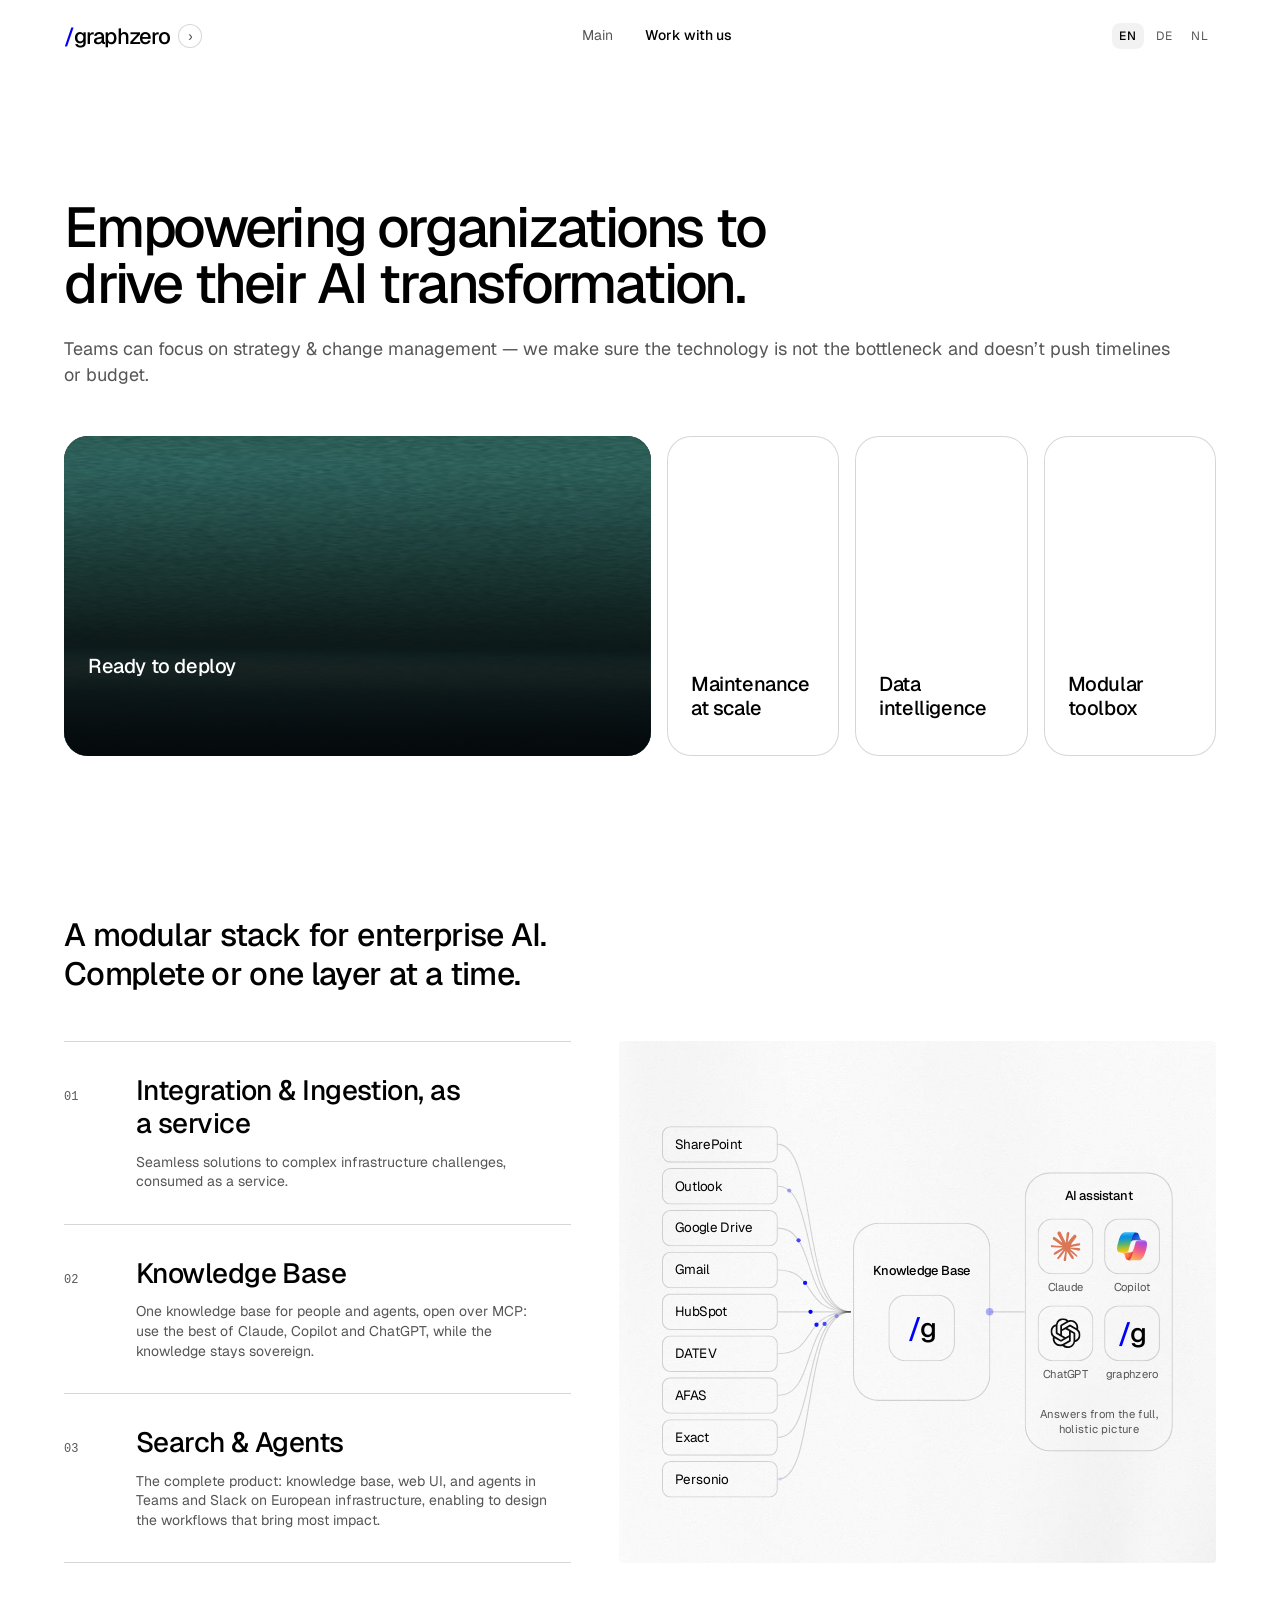
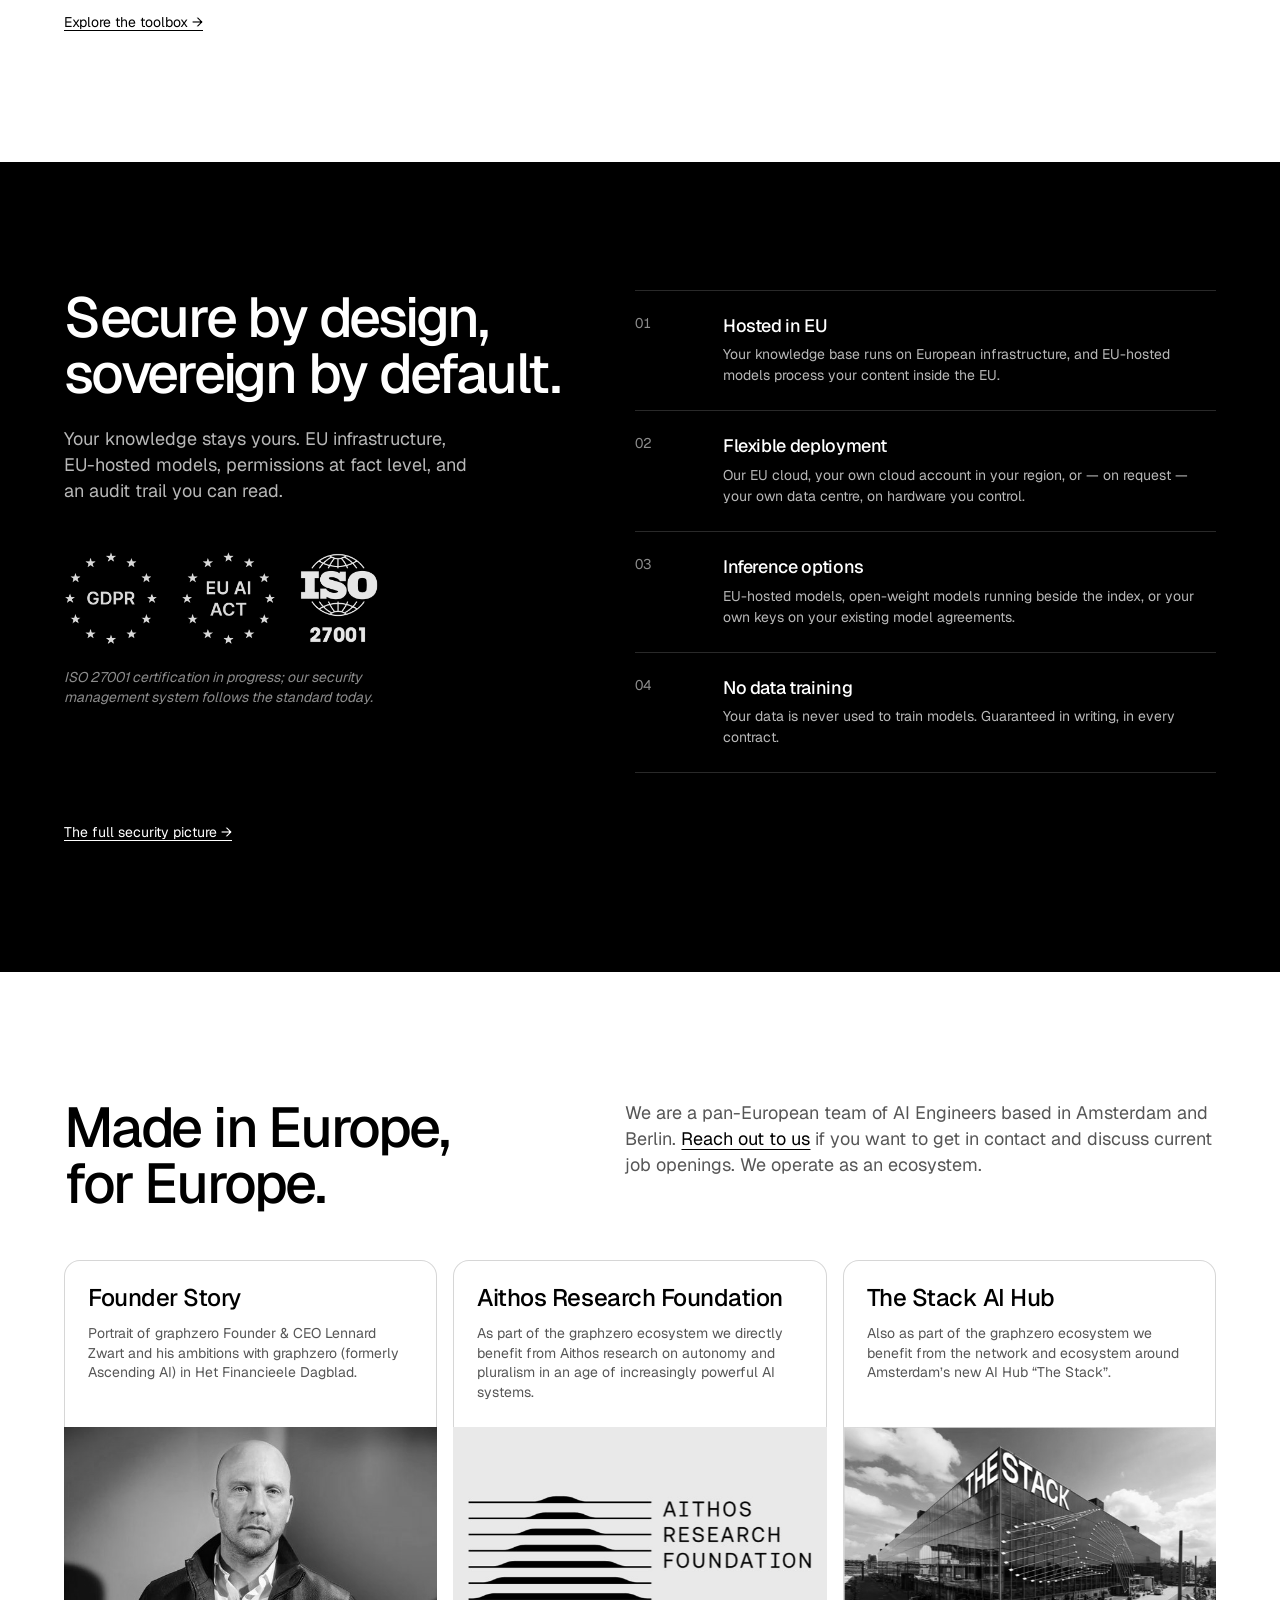
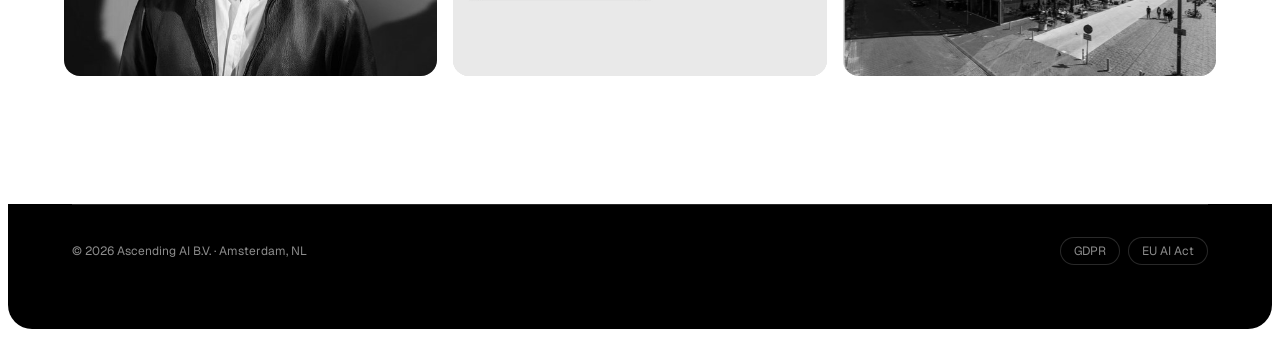
==== work-with-us.html @ 5f989569 "Build the two pages index.html is composed from two of graphzero-lp's pages: the Knowledge Base 3 fo" ====
<!DOCTYPE html>
<html lang="en">
<head>
<meta charset="utf-8">
<meta name="viewport" content="width=device-width, initial-scale=1">
<title>graphzero 2 | Work with us</title>
<meta name="description" content="We work with in-house development teams and integrators to deploy a robust, secure and sovereign AI setup in European companies.">
<meta property="og:title" content="graphzero 2 | Work with us">
<meta property="og:description" content="We work with in-house development teams and integrators to deploy a robust, secure and sovereign AI setup in European companies.">
<meta property="og:type" content="website">
<link rel="preconnect" href="https://fonts.googleapis.com">
<link rel="preconnect" href="https://fonts.gstatic.com" crossorigin>
<link rel="stylesheet" href="https://fonts.googleapis.com/css2?family=Geist:wght@400;500;700&amp;display=swap">
<link rel="stylesheet" href="assets/design-system/styles.css">
<link rel="stylesheet" href="assets/site.css?v=1">
<link rel="icon" href="assets/graphzero-mark.svg?v=1" type="image/svg+xml">
</head>
<body data-surface="light">

<a class="skip" href="#main">Skip to content</a>

<div class="page" data-page="work-with-us">

  <!-- The wordmark is the way back to the top of the site. -->
  <header class="site-header">
    <div class="brand-switch" data-identity-switch>
      <!-- Two identities under comparison, and scaffolding like the hero mark's
           arrow: drop this wrapper, the .brand-switch rules and the identity
           block in site.js once one is chosen, leaving the <a> where it is. -->
      <a class="brand" href="index.html" title="/graphzero">
        <span class="brand__slash">/</span><span class="brand__name">graphzero</span>
      </a>
      <button class="brand-switch__arrow" type="button" data-identity-step="1"
              aria-label="Next identity">&rsaquo;</button>
    </div>

    <button class="nav-toggle" type="button" aria-expanded="false" aria-controls="site-nav" aria-label="Menu">
      <span class="nav-toggle__bar"></span>
      <span class="nav-toggle__bar"></span>
    </button>

    <nav class="site-nav" id="site-nav" aria-label="Primary">
      <a href="index.html">Main</a>
      <a href="work-with-us.html" aria-current="page">Work with us</a>

      <!-- Only ever seen in the sheet. The desktop bar has no room for it. -->
      <div class="nav-cta">
        <a class="btn btn--hero" href="mailto:david@ascending.ai?subject=Ascending%20AI">Book a founder call</a>
      </div>
    </nav>

    <div class="lang" role="group" aria-label="Language">
      <button class="lang__opt" type="button" data-lang="en" aria-current="true">EN</button>
      <button class="lang__opt" type="button" data-lang="de">DE</button>
      <button class="lang__opt" type="button" data-lang="nl">NL</button>
    </div>
  </header>

  <main id="main">

    <section class="wrap sec" id="solutions">
      <h2 class="h2 sec-head">Empowering organizations to drive their AI transformation.</h2>
      <p class="lead sec-head__lead sec-head__lead--full">Teams can focus on strategy &amp; change management — we make sure the technology is not the bottleneck and doesn’t push timelines or budget.</p>

      <div class="strip strip--split" id="solution-strip" style="margin-top:var(--space-12)">
        <div class="strip__panel">
          <span class="strip__title">Ready to deploy</span>
          <span class="strip__body">We give you instantly what takes months of building — and even then is extremely difficult to deliver at highest security and functionality needs.</span>
        </div>
        <div class="strip__panel">
          <span class="strip__title">Maintenance at scale</span>
          <span class="strip__body">We enable you to participate in maintenance at scale, in an AI ecosystem that is advancing at rapid speed &amp; complexity.</span>
        </div>
        <div class="strip__panel">
          <span class="strip__title">Data intelligence</span>
          <span class="strip__body">Our platform can give you the data and synthesized insights to find and design the use cases that will deliver real business impact.</span>
        </div>
        <div class="strip__panel">
          <span class="strip__title">Modular toolbox</span>
          <span class="strip__body">You get just what you need: a knowledge base with integrations and ingestion that connects by MCP. The full platform with UI and agents in Slack and MS Teams. Or just integrations and ingestion, to build the rest yourself.</span>
        </div>
      </div>




      <!-- Modules read down the left, visual on the right. The picture is a
           stand-in until the real illustration exists; the grey behind it
           remains as the fallback while it loads. -->
      <h3 class="h3-fixed showcase__head" style="padding-top:calc(var(--section-lg) * 1.25)">A modular stack for enterprise AI. <br class="br-wide">Complete or one layer at a time.</h3>

      <div class="showcase">
        <div class="showcase__text">
          <div class="showcase__list">
          <div class="showcase__item" data-flow="ingest">
            <span class="showcase__num" aria-hidden="true">01</span>
            <h4 class="showcase__title">Integration &amp; Ingestion, as a service</h4>
            <p class="small showcase__body">Seamless solutions to complex infrastructure challenges, consumed as a service.</p>
          </div>
          <div class="showcase__item" data-flow="graph">
            <span class="showcase__num" aria-hidden="true">02</span>
            <h4 class="showcase__title">Knowledge Base</h4>
            <p class="small showcase__body">One knowledge base for people and agents, open over MCP: use the best of Claude, Copilot and ChatGPT, while the knowledge stays sovereign.</p>
          </div>
          <div class="showcase__item" data-flow="agents">
            <span class="showcase__num" aria-hidden="true">03</span>
            <h4 class="showcase__title">Search &amp; Agents</h4>
            <p class="small showcase__body">The complete product: knowledge base, web UI, and agents in Teams and Slack on European infrastructure, enabling to design the workflows that bring most impact.</p>
          </div>
          </div>
        </div>

        <!-- The knowledge-graph flow, drawn rather than photographed. Square on
             its own 600 grid and scaled into whatever this slot is, so the
             hairlines and type stay in ratio. -->
        <figure class="showcase__visual showcase__visual--flow">
          <div class="kg-flow" data-kg-flow aria-hidden="true"></div>
        </figure>
      </div>

      <p class="toolbox-link"><a class="link-underline" href="index.html#architecture">Explore the toolbox &rarr;</a></p>
    </section>


    <!-- 03 — SECURITY & COMPLIANCE
         The one inverted band on the page. .dark re-declares the semantic
         tokens, so everything inside follows without being restyled; the
         section drops .wrap so the black runs the full width and the container
         moves inside it.

         The heading and what it rests on run down the left with the compliance
         marks under them; the four commitments are numbered down the right.
         The marks are drawn rather than photographed — the ring of twelve stars
         is one path placed twelve times, and it takes its colour from the band,
         so it reverses without a second, inverted asset. -->
    <section class="band band--dark dark" id="security">
      <div class="wrap sec sec--pb">
        <div class="secsplit">
          <div class="secsplit__lead">
            <h2 class="h2">Secure by design, sovereign by default.</h2>
            <p class="lead">Your knowledge stays yours. EU infrastructure, EU-hosted models, permissions at fact level, and an audit trail you can read.</p>
            <div class="markrow">
                <img class="markrow__badge" src="assets/media/gdpr.png"
               alt="GDPR" width="640" height="631" loading="lazy" decoding="async">
                <img class="markrow__badge" src="assets/media/eu-ai-act.png"
               alt="EU AI Act" width="640" height="631" loading="lazy" decoding="async">
                <img class="markrow__badge" src="assets/media/iso-27001.png"
               alt="ISO 27001" width="557" height="640" loading="lazy" decoding="async">
            </div>
            <p class="small markrow__note">ISO 27001 certification in progress; our security management system follows the standard today.</p>
          </div>

          <ol class="numlist">
            <li class="numlist__item">
              <span class="numlist__num" aria-hidden="true">01</span>
              <div>
                <h3 class="card-title">Hosted in EU</h3>
                <p class="card-note">Your knowledge base runs on European infrastructure, and EU-hosted models process your content inside the EU.</p>
              </div>
            </li>
            <li class="numlist__item">
              <span class="numlist__num" aria-hidden="true">02</span>
              <div>
                <h3 class="card-title">Flexible deployment</h3>
                <p class="card-note">Our EU cloud, your own cloud account in your region, or — on request — your own data centre, on hardware you control.</p>
              </div>
            </li>
            <li class="numlist__item">
              <span class="numlist__num" aria-hidden="true">03</span>
              <div>
                <h3 class="card-title">Inference options</h3>
                <p class="card-note">EU-hosted models, open-weight models running beside the index, or your own keys on your existing model agreements.</p>
              </div>
            </li>
            <li class="numlist__item">
              <span class="numlist__num" aria-hidden="true">04</span>
              <div>
                <h3 class="card-title">No data training</h3>
                <p class="card-note">Your data is never used to train models. Guaranteed in writing, in every contract.</p>
              </div>
            </li>
          </ol>
        </div>

        <p class="toolbox-link"><a class="link-underline" href="index.html#capabilities">The full security picture &rarr;</a></p>
      </div>
    </section>

    <!-- 04 — TEAM & ECOSYSTEM -->
    <section class="wrap sec sec--pb" id="team">
      <div class="split split--start split--pt">
        <h2 class="h2">Made in Europe, for Europe.</h2>
        <div class="lead-group">
          <p class="lead">We are a pan-European team of AI Engineers based in Amsterdam and Berlin. <span class="pop"><button class="pop__trigger" type="button" aria-expanded="false" aria-controls="pop-recruiting">Reach out to us</button><span class="pop__panel" id="pop-recruiting"><span class="pop__value">recruiting@ascending.ai</span><button class="btn pop__copy" type="button" data-copy="recruiting@ascending.ai">Copy email address</button></span></span> if you want to get in contact and discuss current job openings. We operate as an ecosystem.</p>
        </div>
      </div>

      <!-- Pictures are served from here now rather than hotlinked, so the cards
           do not break when a publisher reorganises its media. -->
      <div class="grid-3" style="margin-top:var(--space-12)">
        <a class="link-card" href="https://fd.nl/tech-en-innovatie/1598537/als-onze-kinderen-opgroeien-met-kunstmatige-intelligentie-wil-je-meer-controle-over-de-modellen" target="_blank" rel="noopener">
          <span class="link-card__body">
            <h3 class="h4-card">Founder Story</h3>
            <p class="small">Portrait of graphzero Founder &amp; CEO Lennard Zwart and his ambitions with graphzero (formerly Ascending AI) in Het Financieele Dagblad.</p>
            <span class="vh">Opens fd.nl in a new tab</span>
          </span>
          <span class="link-card__media">
            <img src="assets/media/founder-lennard-1200.jpg"
                 srcset="assets/media/founder-lennard-600.jpg 600w,
                         assets/media/founder-lennard-1200.jpg 1200w"
                 sizes="(min-width: 900px) 30vw, 100vw"
                 alt="Lennard Zwart, founder and CEO of graphzero" width="1200" height="801" loading="lazy" decoding="async">
          </span>
        </a>
        <a class="link-card" href="https://aithos.org/" target="_blank" rel="noopener">
          <span class="link-card__body">
            <h3 class="h4-card">Aithos Research Foundation</h3>
            <p class="small">As part of the graphzero ecosystem we directly benefit from Aithos research on autonomy and pluralism in an age of increasingly powerful AI systems.</p>
            <span class="vh">Opens aithos.org in a new tab</span>
          </span>
          <span class="link-card__media">
            <img src="assets/media/eco-aithos-1200.jpg"
                 srcset="assets/media/eco-aithos-600.jpg 600w,
                         assets/media/eco-aithos-1200.jpg 1200w"
                 sizes="(min-width: 900px) 30vw, 100vw"
                 alt="" width="1200" height="800" loading="lazy" decoding="async">
          </span>
        </a>
        <a class="link-card" href="https://thestack.ai/" target="_blank" rel="noopener">
          <span class="link-card__body">
            <h3 class="h4-card">The Stack AI Hub</h3>
            <p class="small">Also as part of the graphzero ecosystem we benefit from the network and ecosystem around Amsterdam’s new AI Hub “The Stack”.</p>
            <span class="vh">Opens thestack.ai in a new tab</span>
          </span>
          <span class="link-card__media">
            <img src="assets/media/eco-hub-1200.jpg"
                 srcset="assets/media/eco-hub-600.jpg 600w,
                         assets/media/eco-hub-1200.jpg 1200w"
                 sizes="(min-width: 900px) 30vw, 100vw"
                 alt="" width="1200" height="800" loading="lazy" decoding="async">
          </span>
        </a>
      </div>
    </section>


  </main>

  <!-- The dark band runs on through the outro, so the page ends on black
       rather than dropping back to white for the last few lines. -->
  <footer class="footer-band dark">
    <div class="wrap site-footer">
      <span>&copy; 2026 Ascending AI B.V. &middot; Amsterdam, NL</span>
      <div class="chip-row">
        <span class="chip-outline">GDPR</span>
        <span class="chip-outline">EU AI Act</span>
      </div>
    </div>
  </footer>

</div>

<script src="assets/site.js?v=1" defer></script>
<script src="assets/kg-flow.js?v=1" defer></script>
</body>
</html>
---- assets/design-system/styles.css ----
/* Ascending / Corinto — global entry point. Import order is load-bearing:
   fonts -> ramps -> type -> space -> shape -> semantic/themes -> element styles. */
@import "tokens/fonts.css";
@import "tokens/colors.css";
@import "tokens/typography.css";
@import "tokens/spacing.css";
@import "tokens/shape.css";
@import "tokens/motion.css";
@import "tokens/semantic.css";
@import "tokens/themes.css";
@import "styles/base.css";
@import "styles/typography.css";
@import "styles/layout.css";
@import "styles/components.css";
---- assets/site.css ----
/* ==========================================================================
   OPTION 5 — monochrome.

   Pure text and black boxes. The green identity is neutralised once, at the
   semantic layer, so every component follows without being touched: --accent
   becomes black, the warm-green muted ink becomes neutral grey, the cool-white
   page becomes white, and the raised block becomes true black.

   Rule 8 of the system still holds — components read the semantic layer, and
   this only changes what that layer resolves to.
   ========================================================================== */
/* The face. The system ships Inter Tight as a stand-in for a licensed face it
   cannot include, and says to swap it by editing tokens/typography.css. That is
   the vendored tree, which loads unversioned and would sit in a browser cache
   for ten minutes with no way to bust it, so the swap is made here instead —
   same token, one layer up, and it rides the ?v= on this file. Inter Tight
   stays behind it as the fallback, since it is already being fetched. */
:root {
  --font-sans: "Geist", "Inter Tight", -apple-system, BlinkMacSystemFont,
    "Segoe UI", Helvetica, Arial, sans-serif;
}

:root,
[data-surface="light"] {
  --page: #ffffff;
  --surface: #ffffff;
  --surface-2: #ffffff;
  --ink: #000000;
  --ink-muted: #565656;
  --ink-invert: #ffffff;
  --ink-muted-invert: rgba(255, 255, 255, 0.72);
  --accent: #000000;
  --accent-ink: #ffffff;
  --accent-quiet: #f2f2f2;
  --chip: rgba(0, 0, 0, 0.05);
  --hairline: rgba(0, 0, 0, 0.16);
  --focus: #000000;
}

/* ==========================================================================
   Ascending AI — page layer for the Ascending / Corinto design system.

   IDENTITY: green on white. The page runs with data-surface="light", the
   system's own inversion — --page becomes the cool white #edf5ee and --surface
   becomes pure white. This is deliberately the opposite arrangement to a dark
   page with floating light panels: here the page is light, the graph point
   cloud carries the green, and exactly one block on each page goes dark.

   The system's readme names the graph as "the one exception to flatness — the
   knowledge-graph point cloud, which sits on white behind the hero type", so it
   is the hero, not a slot further down.

   The eight rules hold: one heading weight (500), no box-shadow except an inset
   hairline ring, tracking tightens as size grows, line-height loosens as size
   shrinks, splits are 1:1.15, measure is capped, semantic layer only.
   ========================================================================== */
:root {
  /* One page-layer semantic: the single dark block. The system names no token
     for it, so it is declared once here rather than read as a raw ramp value. */
  --surface-dark: #000000;
  --hairline-invert: rgba(255, 255, 255, 0.16);
  --fill-invert: rgba(255, 255, 255, 0.06);
}

/* --------------------------------------------------------------------------
   Contexts. The page is light, so the base semantic tokens work everywhere
   except inside the one dark block, which re-declares them.
   -------------------------------------------------------------------------- */
.page {
  background: var(--page);
  color: var(--ink);
  /* `clip`, not `hidden`. Hidden resolves overflow-y to auto, which makes this a
     scroll container and quietly kills position:sticky on the header inside it —
     the header was declared sticky but scrolled away. Clip holds back the hero
     graph without creating a scroll box. */
  overflow-x: hidden;
  overflow-x: clip;
  --heading: var(--ink);
  --body: var(--ink-muted);
  --meta: var(--ink-muted);
  --line: var(--hairline);
  --fill: var(--chip);
  --accent-text: var(--accent);

  /* The page's raised ground, defined once and read by the hero panel and by
     every element that lifts under the pointer, so the fold and the things you
     touch are the same material. Each surface resolves the wash against its own
     box, so the weighting to the upper right repeats at every size. */
  --ground-base: #fafafa;
  --ground-wash:
    radial-gradient(90% 120% at 95% 0%, rgba(0, 0, 0, 0.10), rgba(0, 0, 0, 0) 62%),
    radial-gradient(80% 110% at 0% 100%, rgba(0, 0, 0, 0.045), rgba(0, 0, 0, 0) 60%);
  --ground-size: auto;

  /* The flat grey the highlighted rows take. A shade below --ground-base
     rather than equal to it: #fafafa is a 2% shift on white and disappears on
     a row this short. */
  --wash-grey-base: #f2f2f2;

  --hero-base: var(--ground-base);
  --hero-wash: var(--ground-wash);
  --hero-size: var(--ground-size);
}

.dark {
  background: var(--surface-dark);
  color: var(--ink-invert);
  --heading: var(--ink-invert);
  --body: var(--ink-muted-invert);
  --meta: rgba(255, 255, 255, 0.55);
  --line: var(--hairline-invert);
  --fill: var(--fill-invert);
  /* On black, accent text is simply white — --accent is black here, so it
     cannot carry itself. */
  --accent-text: var(--ink-invert);
}

/* --------------------------------------------------------------------------
   Blue accent

   One declaration, read by everything that carries it: the slash in the
   wordmark, the hero mark, and .hl wherever a heading is marked up with it.
   Pages that declare no --hl fall back to inherit, so the accent reaches a new
   page by being declared there rather than by a rule per component.
   -------------------------------------------------------------------------- */
.page[data-page="home"],
.page[data-page="platform-b"],
.page[data-page="platform-c"],
.page[data-page="knowledge-base"],
.page[data-page="knowledge-base-3"],
.page[data-page="security"],
.page[data-page="main"],
.page[data-page="work-with-us"] { --hl: #0000ff; }
.hl,
.brand__slash { color: var(--hl, inherit); }

/* --------------------------------------------------------------------------
   Second identity — vongraph

   One declaration is the whole colour change: everything that carries the
   accent reads --hl, so the wordmark's slash, the hero mark and .hl in the
   headings all follow from here. Declared after the per-page rule above and at
   the same specificity, so it wins on order.
   -------------------------------------------------------------------------- */
.page[data-identity="vongraph"] { --hl: #4d9a9e; }

/* Comparison control, like the hero mark's arrows. One arrow, not a pair: with
   two identities it reaches both, and a second would only be another way to do
   the same thing while reading as chrome flanking the wordmark. Quiet at rest —
   no fill until the pointer is on it. */
.brand-switch { display: inline-flex; align-items: center; gap: var(--space-2); }
.brand-switch__arrow {
  width: 1.5rem; height: 1.5rem;
  display: grid; place-items: center;
  border: 0; cursor: pointer;
  font: inherit; font-size: var(--fs-small); line-height: 1;
  color: var(--ink-muted);
  background: none;
  box-shadow: inset 0 0 0 1px var(--line);
  border-radius: var(--radius-pill);
  transition: color var(--dur-fast) var(--ease), background var(--dur-fast) var(--ease);
}
.brand-switch__arrow:hover { color: var(--ink); background: var(--chip); }

/* --------------------------------------------------------------------------
   Shell
   -------------------------------------------------------------------------- */
.wrap { width: min(var(--container), 100% - var(--gutter) * 2); margin-inline: auto; }

.sec { padding-top: var(--section-lg); }
.sec--md { padding-top: var(--section-md); }
.sec--pb { padding-bottom: var(--section-lg); }
.sec--pb-md { padding-bottom: var(--section-md); }

.skip {
  position: absolute; left: -9999px; top: 0; z-index: 100;
  background: var(--ink); color: var(--ink-invert);
  padding: var(--space-3) var(--space-6);
  border-radius: 0 0 var(--radius-sm) 0;
  font-size: var(--fs-small);
}
.skip:focus { left: 0; text-decoration: none; }

.vh {
  position: absolute; width: 1px; height: 1px; margin: -1px; padding: 0;
  overflow: hidden; clip-path: inset(50%); white-space: nowrap; border: 0;
}

/* --------------------------------------------------------------------------
   Header — hairline on white, the only sticky element. The nav below it is all
   in-page anchors, so the jump is animated rather than instant. base.css already
   forces scroll-behavior back to auto under prefers-reduced-motion.
   -------------------------------------------------------------------------- */
html { scroll-behavior: smooth; }

/* One value, because three things depend on it: the bar itself, the top of the
   menu sheet that hangs below it, and the offset an anchored section needs to
   clear it. The mobile menu query shortens it. */
.page { --header-h: 72px; }

.site-header {
  position: sticky;
  top: 0;
  z-index: 20;
  height: var(--header-h);
  background: var(--page);
  display: flex;
  align-items: center;
  gap: var(--space-8);
  /* The same side margin .wrap resolves to, so the wordmark and the language
     set sit on the page's own columns. A plain 5vw tracked the gutter but not
     the 72rem cap, so once the container stopped growing the header kept
     widening and the two drifted apart — 136px of it by 1600px wide. */
  padding-inline: max(var(--gutter), calc((100% - var(--container)) / 2));
}
.brand {
  display: inline-flex;
  align-items: center;
  /* 0.6rem when this was a mark beside a wordmark. The mark is gone and the
     slash is part of the word, so the gap was setting the two apart as if they
     were still two things — and a bare text node is an anonymous flex item, so
     it took the gap too. */
  gap: 0;
  font-size: 1.375rem;
  font-weight: var(--weight-heading);
  letter-spacing: var(--tracking-h2);
  color: var(--ink);
  flex: none;
}
.brand:hover { text-decoration: none; }
/* Emphasis inside copy. The system runs one heading weight, so this is 500 and
   the heading ink rather than the browser's 700. */
.page strong { font-weight: var(--weight-heading); color: var(--heading); }

.site-nav { display: flex; align-items: center; gap: var(--space-8); margin-inline: auto; }

/* The call to action lives in the menu markup but only ever appears once the
   menu becomes a sheet. */
.nav-cta { display: none; }

/* One control style for the links and the Solutions trigger, so the row reads
   as a single set rather than a mix of anchors and a button.

   The two places a link can be, rather than `.site-nav a`: the call to action
   at the foot of the sheet is an anchor too, and it is a control, not one of
   the menu's links. Naming the positions leaves it unmatched without a :not(),
   which would have raised this rule's weight over three overrides further down
   that were written against `.site-nav a` — the row style in the sheet, the
   block layout that puts a sub-line under its label, and the ink on the one
   live entry. */
.site-nav > a,
.nav-menu__panel a,
.nav-menu__trigger {
  display: inline-flex; align-items: center; gap: 0.4rem;
  padding: 0; border: 0; background: none;
  font: inherit; font-size: var(--fs-small);
  color: var(--ink-muted); cursor: pointer;
  white-space: nowrap;
  transition: color var(--dur-fast) var(--ease);
}
/* Scoped like the rule above, and here it matters most: unscoped this would win
   over the button's own hover and set its label to ink — black on black. */
.site-nav > a:hover,
.nav-menu__panel a:hover,
.nav-menu__trigger:hover,
.nav-menu[data-open="true"] > .nav-menu__trigger { color: var(--ink); text-decoration: none; }
/* "true" is what the scroll spy sets on the section under the header; "page" is
   what a real page link carries. Match on the attribute so both are marked. */
.site-nav > a[aria-current],
.nav-menu__panel a[aria-current],
.nav-menu[data-current="true"] > .nav-menu__trigger { font-weight: var(--weight-heading); color: var(--ink); }

/* Toolbox dropdown. Depth is the ring, as everywhere else on the page. */
.nav-menu { position: relative; }
.nav-menu__panel {
  position: absolute;
  top: calc(100% + var(--space-4)); left: calc(var(--space-6) * -1);
  min-width: 12rem;
  display: grid; gap: var(--space-3);
  padding: var(--space-4) var(--space-6);
  background: var(--page);
  border-radius: var(--radius-sm);
  box-shadow: inset 0 0 0 1px var(--line);
  opacity: 0; visibility: hidden;
  transform: translateY(-0.35rem);
  transition: opacity var(--dur-fast) var(--ease),
              transform var(--dur-fast) var(--ease),
              visibility var(--dur-fast) var(--ease);
}
.nav-menu[data-open="true"] .nav-menu__panel { opacity: 1; visibility: visible; transform: none; }

/* Menu entries with nothing behind them yet. Text, not links — there is no page
   to navigate to, so they are neither clickable nor focusable rather than links
   that quietly do nothing. Muted so the one live entry reads as the live one. */
.nav-entry { display: block; }
.nav-entry__label {
  /* Centred, not baseline: the tag is a pill, and sitting it on the label's
     baseline hangs it low against the cap height beside it. */
  display: inline-flex; align-items: center; gap: var(--space-2);
  font-size: var(--fs-small);
  white-space: nowrap;
}
/* Only the phone menu has room for a line under each entry. */
.nav-entry__sub { display: none; }
.nav-entry--soon {
  color: var(--ink-muted);
  cursor: default;
}
/* The system's own chip, at the scale a menu row can carry. It reads as a
   status rather than more label, which a muted word beside the name did not —
   so the row no longer needs blanket opacity to say it is not ready. */
.nav-soon__tag {
  flex: none;
  font-size: var(--fs-tiny);
  line-height: 1.5;
  letter-spacing: var(--tracking-eyebrow);
  text-transform: uppercase;
  color: var(--meta);
  padding: 0.05rem 0.5rem;
  border-radius: var(--radius-pill);
  box-shadow: inset 0 0 0 1px var(--line);
}

/* The one live entry in the menu carries the heading weight, so the group reads
   as one thing you can open and three you cannot yet. The weight goes on the
   label rather than the anchor: on mobile the sub-line under it is a child, and
   on the anchor it inherited the weight along with everything else. */
.nav-menu__panel a { color: var(--ink); }
.nav-menu__panel a .nav-entry__label { font-weight: var(--weight-heading); }

/* Language. Three codes, so the whole set is shown rather than hidden behind a
   menu — cheaper to read and one click to switch. */
.lang { display: flex; align-items: center; gap: var(--space-1); flex: none; }
.lang__opt {
  padding: 0.3rem 0.45rem;
  border: 0; background: none; cursor: pointer;
  font: inherit; font-size: var(--fs-tiny);
  letter-spacing: var(--tracking-eyebrow);
  color: var(--ink-muted);
  border-radius: var(--radius-sm);
  transition: color var(--dur-fast) var(--ease), background var(--dur-fast) var(--ease);
}
.lang__opt:hover { color: var(--ink); }
.lang__opt[aria-current="true"] { color: var(--ink); font-weight: var(--weight-heading); background: var(--chip); }

/* Menu button — two bars that cross into an X. Desktop never sees it. */
.nav-toggle {
  display: none;
  width: 2.25rem; height: 2.25rem;
  margin-left: auto;
  padding: 0; border: 0; background: none; cursor: pointer;
  position: relative; flex: none;
}
.nav-toggle__bar {
  position: absolute; left: 0.5rem; right: 0.5rem; height: 1px;
  background: var(--ink);
  transition: transform var(--dur-fast) var(--ease), opacity var(--dur-fast) var(--ease);
}
.nav-toggle__bar:nth-child(1) { top: calc(50% - 4px); }
.nav-toggle__bar:nth-child(2) { top: calc(50% + 3px); }
.site-header[data-nav-open="true"] .nav-toggle__bar:nth-child(1) { transform: translateY(3.5px) rotate(45deg); }
.site-header[data-nav-open="true"] .nav-toggle__bar:nth-child(2) { transform: translateY(-3.5px) rotate(-45deg); }

/* The header is sticky, so an anchored section has to clear it. */
section[id] { scroll-margin-top: calc(var(--header-h) + var(--space-8)); }

/* --------------------------------------------------------------------------
   HERO — display type over the knowledge-graph point cloud, on white.
   The graph is the identity; nothing else on the page is textured.
   -------------------------------------------------------------------------- */
.hero { position: relative; }
/* The panel is painted, not laid out: the section stays full width so the .wrap
   inside it resolves its gutter against the viewport and lands on the same
   columns as the header and every section below. Insetting the section itself
   with a margin would shift that gutter by half the inset — invisible while the
   hero was centred, but this one is left-aligned, so it would show. */
.hero::before {
  content: "";
  position: absolute;
  inset: var(--space-2);
  z-index: 0;
  border-radius: var(--radius-lg);
  background-color: var(--hero-base);
  background-image: var(--hero-wash);
  background-size: var(--hero-size);
  transition: background-color var(--dur) var(--ease);
}


/* Slightly back from the display clamp: at full size the two lines crowded the
   panel once the heading stopped being centred. */
.hero .display { font-size: clamp(3rem, 6.6vw, 5.25rem); }

/* Comparison control, not product chrome. It sits on the panel it changes so
   the two can be judged without the eye leaving the fold. */


/* vongraph's Knowledge Base fold: a photographic plate instead of the painted
   panel. Same box as .hero::before so the fold keeps its shape, and hidden
   rather than merely covered, so the other identity never carries the
   download. The shimmer sits over the plate at 2, still under the copy at 3 —
   the canvas is transparent and carries only the specks, so the picture
   underneath is never redrawn. */
.hero__plate,
.hero__shimmer {
  display: none;
  position: absolute;
  inset: var(--space-2);
  z-index: 1;
  width: calc(100% - var(--space-2) * 2);
  height: calc(100% - var(--space-2) * 2);
  object-fit: cover;
  border-radius: var(--radius-lg);
}
.hero__shimmer { pointer-events: none; object-fit: fill; }
.page[data-identity="vongraph"][data-page="knowledge-base"] .hero__plate { display: block; }
.page[data-identity="vongraph"][data-page="knowledge-base"] .hero__shimmer { display: block; z-index: 2; }
/* The colour behind the picture while it loads, so the fold is never white. */
.page[data-identity="vongraph"][data-page="knowledge-base"] {
  --hero-base: #0a1a1c;
  --hero-wash: none;
  --hero-size: auto;
}
/* The type reverses out of the plate by re-declaring the contextual tokens,
   the same route .dark takes, rather than by recolouring each element. The
   accent goes white here alone: on a plate this dark the teal that carries the
   identity everywhere else is too close to the picture to hold. */
.page[data-identity="vongraph"][data-page="knowledge-base"] .hero__inner {
  color: var(--ink-invert);
  --heading: var(--ink-invert);
  --body: var(--ink-muted-invert);
  --meta: rgba(255, 255, 255, 0.55);
  --line: rgba(255, 255, 255, 0.22);
  --hl: #ffffff;
}

.hero__inner {
  position: relative;
  /* Above the painted panel. */
  z-index: 3;
  padding-block: clamp(4rem, 11vh, 7.5rem);
  display: grid;
  gap: var(--space-8);
  justify-items: start;
}
/* The left-ranged fold alone, whichever page carries it. The stacked one has
   to end inside the first screen and cannot afford this — which is why the air
   is keyed to the layout and not to the page. */
.hero:not(.hero--stack) .hero__inner { padding-block: clamp(5rem, 14vh, 10rem); }

/* The mark, and with it the fold's height: the type and padding are fixed, so
   whether this is drawn is what sets how deep the first screen runs. */
.hero__marks { display: none; }
.hero__inner .hero__marks {
  display: flex;
  align-items: center;
  gap: var(--space-4);
  margin-bottom: var(--space-4);
}
/* The stage is sized, not the drawings: both share the box, so switching swaps
   what is drawn without the type below it moving. */
.hero__mark-stage { width: clamp(84px, 9vw, 134px); }
/* The accent where the page declares one, and otherwise the fold's own ink. */
.hero__mark { display: none; width: 100%; height: auto; fill: var(--hl, currentColor); }
.hero__mark[data-current="true"] { display: block; }
/* The third option is the absence of one. Nothing to draw, so the stage and
   its gap collapse and the arrows sit where the mark started. */
.hero__marks:has([data-mark="none"][data-current="true"]) { gap: 0; }
.hero__marks:has([data-mark="none"][data-current="true"]) .hero__mark-stage { width: 0; }

/* Scaffolding, so it is quiet: no fill until the pointer is on it, and it steps
   out of the way of the mark rather than sitting under it. */
.hero__mark-nav { display: flex; gap: var(--space-1); }
.hero__mark-arrow {
  width: 1.75rem; height: 1.75rem;
  display: grid; place-items: center;
  border: 0; cursor: pointer;
  font: inherit; font-size: var(--fs-body); line-height: 1;
  color: var(--ink-muted);
  background: rgba(255, 255, 255, 0.72);
  box-shadow: inset 0 0 0 1px var(--line);
  border-radius: var(--radius-pill);
  transition: color var(--dur-fast) var(--ease), background var(--dur-fast) var(--ease);
}
.hero__mark-arrow:hover { color: var(--ink); background: var(--chip); }

.hero__cta { display: flex; gap: var(--space-4); align-items: center; flex-wrap: wrap; }
/* The reference's call to action: a squarer corner than the system's pill, and
   the label set small, spaced and upper case so it reads as a control rather
   than a sentence. */
.btn--hero {
  padding: 0.85rem 1.5rem;
  border-radius: var(--radius-sm);
  font-size: var(--fs-tiny);
  letter-spacing: var(--tracking-eyebrow);
  text-transform: uppercase;
}

/* --------------------------------------------------------------------------
   Numbered editorial rows — the pillars and the challenge list.
   Hairline-separated full-width rows, not a card grid.
   -------------------------------------------------------------------------- */
.rows { display: grid; }
.row {
  display: grid;
  grid-template-columns: 5.5rem 1fr;
  gap: var(--space-6);
  padding-block: var(--space-8);
  border-top: 1px solid var(--hairline);
  align-items: start;
}
.rows > .row:last-child { border-bottom: 1px solid var(--hairline); }
.row__num {
  font-size: var(--fs-small);
  font-variant-numeric: tabular-nums;
  color: var(--accent-text);
  padding-top: 0.35rem;
}
.row__body { display: grid; gap: var(--space-3); }
.row__title {
  font-size: 1.5rem;
  line-height: var(--lh-h3);
  letter-spacing: var(--tracking-h3);
  color: var(--heading);
  text-wrap: pretty;
}
/* Two-column variant for the longer challenge copy */
.row--split .row__body { grid-template-columns: 1fr; }
@media (min-width: 900px) {
  .row--split .row__body { grid-template-columns: 1fr 1.15fr; gap: var(--space-8); align-items: start; }
}
@media (max-width: 700px) {
  .row { grid-template-columns: 1fr; gap: var(--space-3); padding-block: var(--space-6); }
  .row__num { padding-top: 0; }
}

/* Callout row closing a list */
.row--callout { border-top: 1px solid var(--hairline); }
.row--callout .row__title { color: var(--accent-text); }

/* --------------------------------------------------------------------------
   Solutions strip (section 02)

   Four panels sharing a row. Each shows its title; hovering one grows it and
   squeezes the rest, revealing the description. Panels are <button>s so the
   same thing happens on focus — which is what makes it work by keyboard and on
   touch, where there is no hover at all.

   The strip's height is fixed and each panel clips, so the descriptions are in
   the layout the whole time and only fade in. Nothing reflows on hover, and the
   copy stays in the accessibility tree rather than being hover-only content.
   -------------------------------------------------------------------------- */
.strip {
  display: flex;
  /* Fixed, not min-height: squeezed panels wrap their titles onto more lines,
     which would otherwise make the whole strip grow as you move across it.
     Panels clip instead, so the row never changes height. */
  height: 26rem;
  border-block: 1px solid var(--hairline);
}

.strip__panel {
  flex: 1 1 0;
  min-width: 0;
  overflow: hidden;
  display: grid;
  align-content: start;
  gap: var(--space-3);
  padding: var(--space-8) var(--space-6);
  border: 0;
  border-left: 1px solid var(--hairline);
  background: transparent;
  color: inherit;
  font: inherit;
  text-align: left;
  cursor: pointer;
  transition: flex-grow var(--dur) var(--ease), background var(--dur) var(--ease);
}
.strip__panel:first-child { border-left: 0; }

/* The squeeze: everything gives way while any one panel is active.
   The active rule has to be scoped under .strip:hover too — `.strip:hover
   .strip__panel` is (0,3,0) and would otherwise out-specify a bare
   `.strip__panel:hover` (0,2,0), shrinking the very panel being pointed at. */
.strip:hover .strip__panel,
.strip:focus-within .strip__panel { flex-grow: 0.6; }

/* Active = the hovered panel, or the focused one when nothing is hovered.
   Without the :not(:hover) guard, tabbing to one panel and then pointing at
   another leaves both open at once. */
.strip:hover .strip__panel:hover,
.strip:not(:hover) .strip__panel:focus-visible {
  flex-grow: 2.6;
  /* Black, and no longer the hero's ground: the active panel is its own
     statement, not a preview of the fold's colour. The shorthand is deliberate
     — it clears the wash image and size the ground rule used to set. */
  background: var(--surface-dark);
  /* The same token flip .dark performs, applied to one panel instead of a
     band, so the chip, the hairline and the number invert with it. */
  color: var(--ink-invert);
  --heading: var(--ink-invert);
  --body: var(--ink-muted-invert);
  --meta: rgba(255, 255, 255, 0.55);
  --line: var(--hairline-invert);
  --fill: var(--fill-invert);
  --accent-text: var(--ink-invert);
}
/* A flat panel rather than the black one — the same #f2f2f2 the highlighted
   rows on the Knowledge Base page take, so one value marks "this is the thing
   you are pointing at" across both pages. Restating the token block is what
   puts the ink back: without it the panel would be light with white type. */
.page[data-page="home"] .strip:hover .strip__panel:hover,
.page[data-page="home"] .strip:not(:hover) .strip__panel:focus-visible {
  background: #f2f2f2;
  color: var(--ink);
  --heading: var(--ink);
  --body: var(--ink-muted);
  --meta: var(--ink-muted);
  --line: var(--hairline);
  --fill: var(--fill);
  --accent-text: var(--accent);
}
.page[data-page="home"] .strip__panel:hover .strip__title,
.page[data-page="home"] .strip__panel:focus-visible .strip__title { color: var(--ink); }
.page[data-page="home"] .strip__panel:hover .strip__num,
.page[data-page="home"] .strip__panel:hover .strip__body,
.page[data-page="home"] .strip__panel:focus-visible .strip__num,
.page[data-page="home"] .strip__panel:focus-visible .strip__body { color: var(--ink-muted); }

/* The title and the body name --ink and --ink-muted directly rather than the
   contextual pair, so the flip above cannot reach them. */
.strip:hover .strip__panel:hover .strip__title,
.strip:not(:hover) .strip__panel:focus-visible .strip__title { color: var(--ink-invert); }
.strip:hover .strip__panel:hover .strip__num,
.strip:not(:hover) .strip__panel:focus-visible .strip__num,
.strip:hover .strip__panel:hover .strip__body,
.strip:not(:hover) .strip__panel:focus-visible .strip__body { color: var(--ink-muted-invert); }

/* The system's focus ring is offset and rounded, which floats oddly on a panel
   that sits flush against its neighbours — inset it instead. */
.strip__panel:focus-visible { outline-offset: -3px; border-radius: 0; }

.strip__num {
  font-size: var(--fs-small);
  font-variant-numeric: tabular-nums;
  color: var(--ink-muted);
}
/* Tags standing where the panel number used to. justify-self keeps the row from
   stretching the chips across the grid column.

   A squeezed panel clips, which is fine for the title but slices a pill's
   border off mid-curve. Bounding the chip to the panel and truncating instead
   keeps the shape whole at every width. min-width:0 is what makes that work: a
   grid and a flex item both default to min-width:auto, which is the chip's own
   min-content — and nowrap text has no min-content smaller than itself, so the
   cap is ignored until it is released.

   A panel too narrow for all of its tags used to drop the extras onto a second
   row, which made the fourth panel taller than its neighbours mid-squeeze. The
   row is now held to exactly one chip and clips, so a tag that no longer fits
   leaves instead of rearranging the panel. That height is the chip's own box:
   its block padding plus one line of tiny text. */
.strip__tags {
  justify-self: start;
  max-width: 100%;
  min-width: 0;
  max-height: calc(0.75rem + var(--fs-tiny) * var(--lh-body));
  overflow: hidden;
}
.strip__tags .chip-outline {
  white-space: nowrap;
  max-width: 100%;
  min-width: 0;
  overflow: hidden;
  text-overflow: ellipsis;
}
.strip__title {
  font-size: 1.25rem;
  line-height: var(--lh-h3);
  letter-spacing: var(--tracking-h3);
  font-weight: var(--weight-heading);
  color: var(--ink);
  text-wrap: pretty;
}
.strip__body {
  font-size: var(--fs-small);
  line-height: 1.5;
  color: var(--ink-muted);
  opacity: 0;
  transition: opacity var(--dur) var(--ease);
}
.strip:hover .strip__panel:hover .strip__body,
.strip:not(:hover) .strip__panel:focus-visible .strip__body { opacity: 1; }

/* Hover-driven reveal has no meaning on a narrow screen, so it becomes a plain
   stacked list with every description already open. */
@media (max-width: 900px) {
  .strip { display: grid; height: auto; }
  .strip__panel {
    border-left: 0;
    border-top: 1px solid var(--hairline);
    cursor: default;
    padding: var(--space-6) 0;
  }
  .strip__panel:first-child { border-top: 0; }
  .strip:hover .strip__panel,
.strip:focus-within .strip__panel,
.strip__panel:hover,
.strip__panel:focus-visible { flex-grow: 1; background: transparent; }
  .strip__body { opacity: 1; }
}

@media (prefers-reduced-motion: reduce) {
  .strip__panel { transition: none; }
}

/* --------------------------------------------------------------------------
   Knowledge Base selector (section 03)

   Numbered rows on the left, detail panel on the right. Hairline-separated
   rows, the selected one weighted and marked — no fills, no colour, in keeping
   with the rest of the page.
   -------------------------------------------------------------------------- */
.kb-list { display: grid; margin-top: var(--space-4); }

.kb-item {
  display: grid;
  grid-template-columns: 3rem 1fr auto;
  gap: var(--space-4);
  align-items: baseline;
  width: 100%;
  padding: var(--space-4) 0;
  border: 0;
  border-top: 1px solid var(--hairline);
  border-bottom: 1px solid transparent;
  background: transparent;
  color: inherit;
  font: inherit;
  text-align: left;
  cursor: pointer;
  position: relative;
  transition: border-color var(--dur-fast) var(--ease);
}
.kb-list > .kb-item:last-child { border-bottom-color: var(--hairline); }

/* The rule under the active row doubles as the progress bar — it fills over the
   interval, so the row about to take over is signalled before it does. */
.kb-item__bar {
  position: absolute;
  left: 0; right: 0; bottom: -1px;
  height: 1px;
  background: var(--ink);
  transform: scaleX(0);
  transform-origin: left center;
}
@media (prefers-reduced-motion: reduce) {
  .kb-item[aria-selected="true"] .kb-item__bar { transform: scaleX(1); }
}

.kb-item__num {
  font-size: var(--fs-small);
  font-variant-numeric: tabular-nums;
  color: var(--ink-muted);
}
.kb-item__title {
  font-size: var(--fs-lead);
  line-height: var(--lh-body);
  color: var(--ink-muted);
  transition: color var(--dur-fast) var(--ease);
}
.kb-item[aria-selected="true"] .kb-item__num,
.kb-item[aria-selected="true"] .kb-item__title {
  color: var(--ink);
  font-weight: var(--weight-heading);
}

/* The marker square that flags the active row doubles as the pause control:
   filled while the list is advancing, hollow once it has been stopped. Only the
   active row's square is live — the others are invisible and let the click
   through to the row underneath. */
.kb-item__mark {
  width: 7px; height: 7px;
  align-self: center;
  padding: 0; border: 0;
  background: var(--ink);
  opacity: 0;
  pointer-events: none;
  cursor: pointer;
  position: relative;
  transition: opacity var(--dur-fast) var(--ease),
              background var(--dur-fast) var(--ease),
              box-shadow var(--dur-fast) var(--ease);
}
/* 7px is a marker, not a target — this gives it a 27px one without moving it. */
.kb-item__mark::before { content: ""; position: absolute; inset: -10px; }
.kb-item[aria-selected="true"] .kb-item__mark { opacity: 1; pointer-events: auto; }
.kb-list[data-paused="true"] .kb-item[aria-selected="true"] .kb-item__mark {
  background: transparent;
  box-shadow: inset 0 0 0 1px var(--ink);
}

.kb-detail {
  /* Media on top takes whatever slack there is; the text well is auto-sized, so
     the copy always sits on the bottom edge no matter which item is showing. */
  display: grid;
  grid-template-rows: 1fr auto;
  box-shadow: inset 0 0 0 1px var(--hairline);
  border-radius: var(--radius-md);
  overflow: hidden;
  /* Tall enough for the longest item, so sweeping the rows never resizes the
     panel — the media absorbs the difference instead of the page moving. */
  min-height: 40rem;
}
.kb-detail__media {
  background: #ececec;
  min-height: 9rem;
}
.kb-detail__text {
  display: grid;
  gap: var(--space-4);
  align-content: end;
  padding: var(--space-8);
}
.kb-detail .body { max-width: none; }
.kb-tags { padding-block: var(--space-2); }

/* Closing statement. This is the page's one dark block — the system allows
   exactly one, and it is spent here so the claim reads as a panel laid over the
   section rather than more of it. A rule would only draw another hairline onto a
   page already full of them; a change of ground separates without adding a line.
   The lead-in is muted so the cycling name carries the sentence. */
.kb-close {
  display: grid;
  gap: var(--space-6);
  margin-top: var(--space-12);
  padding: var(--space-12);
  border-radius: var(--radius-md);
}
.kb-close__statement,
.kb-close__with {
  font-size: var(--fs-h3);
  line-height: var(--lh-h3);
  letter-spacing: var(--tracking-h3);
  text-wrap: pretty;
}
/* Both read the contextual tokens .dark re-declares, so the block would still be
   legible if it were ever moved back onto white. */
.kb-close__statement { color: var(--heading); }
.kb-close__with { color: var(--body); }

.rot { display: inline-block; color: var(--heading); font-weight: var(--weight-heading); }
/* The word travels vertically on the swap, so it needs its own box to move in. */
.rot__word { display: inline-block; }

@media (max-width: 900px) {
  .kb-detail { min-height: 0; }
  .kb-detail__media { min-height: 12rem; }
  .kb-close { padding: var(--space-8); gap: var(--space-4); }
}

/* --------------------------------------------------------------------------
   Type helpers
   -------------------------------------------------------------------------- */
.eyebrow { color: var(--meta); }
.eyebrow--accent { color: var(--accent-text); }

.display,
.h2,
.h3 { color: var(--heading); }
.h3-fixed {
  font-size: 2rem; line-height: var(--lh-h3); letter-spacing: var(--tracking-h3);
  color: var(--heading); text-wrap: pretty;
}
.h4-card {
  font-size: 1.5rem; line-height: var(--lh-h3); letter-spacing: var(--tracking-h3);
  color: var(--heading); text-wrap: pretty;
}
.lead { color: var(--body); text-wrap: pretty; }
/* Several leads stacked in one split column. They drop the 46ch measure cap and
   run to the column's own right edge, and the gap between them is wide enough to
   read as a deliberate break rather than a paragraph space. */
.lead-group { display: grid; gap: var(--space-12); }
.lead-group .lead { max-width: none; }
.body,
.small { color: var(--body); }
.tiny { color: var(--meta); }
.note-line {
  font-family: var(--font-mono); font-size: var(--fs-tiny);
  line-height: var(--lh-body); color: var(--meta);
}
.rule { background: var(--line); margin-top: var(--space-4); }

/* --------------------------------------------------------------------------
   Splits and grids
   -------------------------------------------------------------------------- */
.split { gap: var(--space-12); }
.split--start { align-items: start; }
.split--end { align-items: end; }
/* A whole track list — `var(--split-ratio)fr` does not parse, see the note in
   design-system/styles/layout.css */
@media (min-width: 900px) {
  .split--wide { grid-template-columns: var(--split-cols-reverse); }
}
.split--pt { padding-top: var(--space-12); }
.split--pt-sm { padding-top: var(--space-6); }


.grid-3 { display: grid; gap: var(--space-4); grid-template-columns: repeat(3, 1fr); }
/* Eight challenges, four up — two clean rows. */
.grid-4 { display: grid; gap: var(--space-4); grid-template-columns: repeat(4, 1fr); }
.grid-2 { display: grid; gap: var(--space-4); grid-template-columns: repeat(2, 1fr); }
@media (max-width: 1200px) { .grid-4 { grid-template-columns: repeat(2, 1fr); } }
@media (max-width: 1080px) { .grid-3 { grid-template-columns: repeat(auto-fit, minmax(15rem, 1fr)); } }
@media (max-width: 640px) { .grid-4 { grid-template-columns: 1fr; } }
@media (max-width: 760px) { .grid-3,
.grid-2 { grid-template-columns: 1fr; } }

/* --------------------------------------------------------------------------
   Cards — on a light page the filled card and the panel are both white, so
   cards here are hairline-ringed by default. Depth is the ring, never a shadow.
   -------------------------------------------------------------------------- */
.card { align-content: start; }
.card--ring {
  background: transparent;
  box-shadow: inset 0 0 0 1px var(--line);
  padding: var(--space-8);
  gap: var(--space-3);
}
.card--solid { background: var(--surface-2); padding: var(--space-8); gap: var(--space-3); }
/* Narrower cards need less inset than the full-width ones. */
.card--compact { padding: var(--space-6); gap: var(--space-3); }
.card-num {
  font-size: var(--fs-small);
  font-variant-numeric: tabular-nums;
  color: var(--accent-text);
}
/* Card title one step down from .h4-card, for the four-up grid. */
.h5-card {
  font-size: 1.25rem; line-height: var(--lh-h3); letter-spacing: var(--tracking-h3);
  color: var(--heading); text-wrap: pretty;
}
.step { justify-self: start; }

/* --------------------------------------------------------------------------
   Reveal cards — used for the eight challenges. The card carries its number and
   title, set two steps up from .h5-card; the explanation is only drawn in on
   hover.

   The copy keeps its place in the box model the whole time and only its opacity
   moves, so a card is exactly as tall closed as it is open. Nothing in the flow
   changes on hover, which means the row cannot resize and the grid cannot jump —
   the height is the original card height, decided by the grid as before.
   -------------------------------------------------------------------------- */
/* Active state is a fill, matching the strip in 01 — a ring that darkens reads
   as a second, heavier border rather than as the card lighting up, and the
   hairline is already carrying the edge. Keyboard focus still gets the system's
   own outline on top of this. */
.card--reveal { transition: background-color var(--dur) var(--ease); }
.card--reveal:hover,
.card--reveal:focus-within {
  /* Black, matching the strip in 01, and off the hero's ground for the same
     reason. Everything inside reads through the contextual tokens, so the ring
     and the number come with it. */
  background: var(--surface-dark);
  color: var(--ink-invert);
  --heading: var(--ink-invert);
  --body: var(--ink-muted-invert);
  --meta: rgba(255, 255, 255, 0.55);
  --line: var(--hairline-invert);
  --fill: var(--fill-invert);
  --accent-text: var(--ink-invert);
}

/* The active card drops the fill entirely and takes a heavier
   ring — 2px where the resting card carries a hairline. The ring is inset, so
   nothing in the box model moves and the grid cannot jump. */
.page[data-page="home"] .card--reveal:hover,
.page[data-page="home"] .card--reveal:focus-within {
  background: transparent;
  box-shadow: inset 0 0 0 2px var(--ink);
  color: var(--ink);
  --heading: var(--ink);
  --body: var(--ink-muted);
  --meta: var(--ink-muted);
  --line: var(--hairline);
  --accent-text: var(--accent);
}
.page[data-page="home"] .card--reveal { transition: background-color var(--dur) var(--ease), box-shadow var(--dur) var(--ease); }

/* Two steps up from .h5-card — at this size the title alone can carry the card. */
.card-reveal__title {
  font-size: clamp(1.5rem, 0.9vw + 1.15rem, 1.875rem);
  line-height: var(--lh-h3); letter-spacing: var(--tracking-h3);
  color: var(--heading); text-wrap: pretty;
}
.card-reveal__body { opacity: 0; transition: opacity var(--dur) var(--ease); }
.card--reveal:hover .card-reveal__body,
.card--reveal:focus-within .card-reveal__body { opacity: 1; }

/* Nothing to hover with — hand back the plain, fully open card. */
@media (hover: none) {
  .card-reveal__body { opacity: 1; }
}
@media (prefers-reduced-motion: reduce) {
  .card--reveal,
.card-reveal__body { transition: none; }
}

/* --------------------------------------------------------------------------
   Checklist — the system's own component, used for the compliance lines
   -------------------------------------------------------------------------- */
.checklist li { font-size: var(--fs-small); color: var(--body); }
.dark .check { background: var(--ink-invert); color: var(--ink); }

/* --------------------------------------------------------------------------
   Key/value rows, chips, pills
   -------------------------------------------------------------------------- */
.kv {
  display: flex; align-items: center; justify-content: space-between;
  gap: var(--space-4); padding: var(--space-4) 1.25rem;
  border-radius: var(--radius-sm); background: var(--fill);
}
.kv--tight { padding: var(--space-3) var(--space-4); }
.kv--ring { background: transparent; box-shadow: inset 0 0 0 1px var(--line); }
.kv__key { font-size: var(--fs-small); color: var(--heading); }
.kv__val {
  font-family: var(--font-mono); font-size: var(--fs-tiny);
  color: var(--meta); text-align: right;
}
.kv__val--accent { color: var(--accent-text); }

.chip-row { display: flex; flex-wrap: wrap; gap: var(--space-2); }
.chip-outline {
  font-size: var(--fs-tiny); line-height: var(--lh-body); color: var(--heading);
  padding: 0.375rem 0.875rem; border-radius: var(--radius-pill);
  box-shadow: inset 0 0 0 1px var(--line);
}

.pill-row { display: flex; flex-wrap: wrap; gap: var(--space-3); }
.pill {
  font-size: var(--fs-small); color: var(--heading);
  padding: var(--space-3) 1.375rem; border-radius: var(--radius-pill);
  box-shadow: inset 0 0 0 1px var(--line);
}
.pill--accent { color: var(--accent-text); background: var(--chip); box-shadow: none; }

/* --------------------------------------------------------------------------
   Numbered points (founder call, inside the dark block)
   -------------------------------------------------------------------------- */
.point {
  border-radius: var(--radius-md); padding: 1.25rem var(--space-6);
  display: flex; gap: var(--space-4); align-items: baseline;
  box-shadow: inset 0 0 0 1px var(--line);
}
.point__num {
  font-size: var(--fs-small); font-variant-numeric: tabular-nums;
  color: var(--accent-text); flex: none;
}
.point__text { font-size: var(--fs-body); line-height: var(--lh-body); color: var(--heading); }

/* --------------------------------------------------------------------------
   Knowledge-graph field, used again at section scale
   -------------------------------------------------------------------------- */
.field {
  position: relative;
  border-radius: var(--radius-md);
  overflow: hidden;
  background: var(--surface-2);
  box-shadow: inset 0 0 0 1px var(--hairline);
  min-height: 26rem;
}
.field canvas { position: absolute; inset: 0; width: 100%; height: 100%; }

/* --------------------------------------------------------------------------
   Product · 02 — interactive layer stack
   -------------------------------------------------------------------------- */
.layers { display: grid; grid-template-columns: 1fr 24rem; gap: var(--space-8); }
.layer-list { display: flex; flex-direction: column; gap: var(--space-3); }
.layer {
  display: block; width: 100%; text-align: left; font: inherit; color: inherit;
  border: 0; cursor: pointer; border-radius: var(--radius-md);
  padding: 1.25rem var(--space-6);
  background: transparent;
  box-shadow: inset 0 0 0 1px var(--hairline);
  transition: background var(--dur-fast) var(--ease), box-shadow var(--dur-fast) var(--ease);
}
.layer[aria-selected="true"] { background: var(--chip); box-shadow: inset 0 0 0 1px transparent; }
.layer__head { display: flex; align-items: baseline; gap: var(--space-4); }
.layer__tag {
  font-size: var(--fs-tiny); letter-spacing: var(--tracking-eyebrow);
  text-transform: uppercase; color: var(--ink-muted); width: 5rem; flex: none;
}
.layer__title { font-size: var(--fs-lead); line-height: var(--lh-body); font-weight: var(--weight-heading); }
.layer__chips { padding: var(--space-4) 0 0 5rem; }
.layer-detail {
  border-radius: var(--radius-md); padding: var(--space-8);
  display: flex; flex-direction: column; gap: var(--space-4);
}
.layer-detail__notes {
  margin-top: auto; padding-top: var(--space-6);
  display: flex; flex-direction: column; gap: var(--space-2);
}
.layer-detail__notes span {
  font-size: var(--fs-tiny); line-height: var(--lh-body); color: var(--ink-invert);
}
@media (max-width: 900px) {
  .layers { grid-template-columns: 1fr; }
  .layer__head { flex-wrap: wrap; gap: var(--space-2); }
  .layer__tag { width: auto; }
  .layer__chips { padding-left: 0; }
}

/* --------------------------------------------------------------------------
   Product · 04 — coverage table
   -------------------------------------------------------------------------- */
.coverage { overflow: hidden; }
.coverage__scroll { overflow-x: auto; }
.coverage table { width: 100%; min-width: 46rem; border-collapse: collapse; text-align: left; }
.coverage th,
.coverage td {
  padding: var(--space-4) var(--space-3);
  border-bottom: 1px solid var(--hairline);
  text-align: center; font-size: var(--fs-small);
  font-weight: var(--weight-body); color: var(--ink-muted);
}
.coverage thead th { padding-block: 1.25rem; }
.coverage th:first-child,
.coverage td:first-child {
  text-align: left; padding-left: 0; padding-right: var(--space-6);
}
.coverage thead th:first-child {
  font-size: var(--fs-tiny); letter-spacing: var(--tracking-eyebrow); text-transform: uppercase;
}
.coverage thead th.is-us { color: var(--ink); font-weight: var(--weight-heading); }
.coverage td.is-us { color: var(--accent); font-weight: var(--weight-heading); }
.coverage td.is-not { opacity: 0.45; }
.coverage tbody tr:last-child td { border-bottom: 0; }
.sys { display: grid; gap: 2px; }
.sys__name { font-size: var(--fs-body); font-weight: var(--weight-heading); color: var(--ink); }
.sys__note { font-size: var(--fs-tiny); color: var(--ink-muted); }

/* --------------------------------------------------------------------------
   Product · 05 — chat bubbles
   -------------------------------------------------------------------------- */
.bubble { border-radius: var(--radius-md); padding: 0.875rem 1.125rem; font-size: var(--fs-small); line-height: 1.5; }
.bubble--user { justify-self: end; max-width: 80%; background: var(--ink); color: var(--ink-invert); }
.bubble--bot { justify-self: start; max-width: 85%; background: var(--chip); }

/* --------------------------------------------------------------------------
   Temporality tiles, review queue
   -------------------------------------------------------------------------- */
.tile { padding: 1.25rem; border-radius: var(--radius-sm); background: var(--fill); display: grid; gap: var(--space-2); }
.tile--accent { background: var(--chip); }
.tile__label { font-family: var(--font-mono); font-size: var(--fs-tiny); color: var(--meta); }
.tile__label--accent { color: var(--accent-text); }
.tile__value {
  font-size: 1.75rem; line-height: var(--lh-h3); letter-spacing: var(--tracking-h3);
  font-weight: var(--weight-heading); color: var(--heading);
}
.tile__foot { font-size: var(--fs-tiny); color: var(--meta); }

.queue-item {
  padding: 1.25rem; border-radius: var(--radius-sm);
  box-shadow: inset 0 0 0 1px var(--line); display: grid; gap: var(--space-2);
}

/* --------------------------------------------------------------------------
   The one dark block per page
   -------------------------------------------------------------------------- */
.dark-block { border-radius: var(--radius-lg); padding: clamp(1.5rem, 4vw, 3.5rem); }
.dark-block--flush { border-radius: 0; }

/* --------------------------------------------------------------------------
   Footer
   -------------------------------------------------------------------------- */
.site-footer {
  display: flex; align-items: center; justify-content: space-between;
  gap: var(--space-6); flex-wrap: wrap;
  padding-block: var(--space-8) 4rem;
  /* Contextual tokens, not the raw ramp: on the dark band these have to invert
     with everything else or the rule and the small print disappear into it. */
  border-top: 1px solid var(--line);
  margin-top: var(--section-lg);
}
.site-footer span { font-size: var(--fs-tiny); color: var(--meta); }
.footer-links { display: flex; gap: 1.75rem; flex-wrap: wrap; }
.footer-links a { font-size: var(--fs-tiny); color: var(--meta); }

/* --------------------------------------------------------------------------
   Downloadable assets (Resources). Each one is shown at its real proportions
   inside a hairline frame, so what is on the page is what gets exported.
   -------------------------------------------------------------------------- */
/* Section head, stacked rather than split. The messaging these carry is one
   claim per section with at most a single sentence under it — the opposite
   proportion to the landing page's split, which pairs a short heading with a
   long paragraph. Squeezed into a half-width column those claims run five and
   six lines deep, so they get the full measure and the sentence sits beneath.
   The top inset matches .split--pt so the rhythm down the page is unchanged. */
.sec-head { padding-top: var(--space-12); max-width: 40ch; }
.sec-head__lead { margin-top: var(--space-6); max-width: var(--measure-body); }
/* Drops the body measure and runs to the container edge like the head above it.
   At this length that is a single line, which reads as a second statement
   rather than as a paragraph — the point being not to repeat the split. */
.sec-head__lead--full { max-width: none; }

/* Below the breakpoint the split is a single column, so its column gap becomes
   the space between a heading and its sub-heading — twice what the stacked
   .sec-head pattern leaves, which is why 01 and 03 sat looser than 02 and 04.
   Both land on space-6 here, and the inset under the eyebrow's rule tightens
   with them: that inset is set for a wide screen and reads as a hole on a
   phone.

   This has to sit after .sec-head's own declaration, not with the other split
   rules further up — same specificity, so source order decides it. */
@media (max-width: 899px) {
  .split { gap: var(--space-6); }
  .split--pt,
.sec-head { padding-top: var(--space-6); }
}

/* --------------------------------------------------------------------------
   Inline popover, for an address that belongs in a sentence but should not be
   a mailto. The trigger reads as a link because that is what it looks like to
   the eye, but it is a button — it opens something rather than navigating.
   -------------------------------------------------------------------------- */
.pop { position: relative; display: inline-block; }
.pop__trigger {
  padding: 0; border: 0; background: none; cursor: pointer;
  font: inherit; color: var(--heading);
  text-decoration: underline; text-underline-offset: 0.2em;
}
.pop__panel {
  position: absolute; z-index: 30;
  top: calc(100% + var(--space-3)); left: 0;
  display: grid; gap: var(--space-4); justify-items: start;
  width: max-content; max-width: min(22rem, 70vw);
  padding: var(--space-6);
  border-radius: var(--radius-md);
  /* Opaque: it sits over the copy underneath it. */
  background: var(--page);
  box-shadow: inset 0 0 0 1px var(--line);
  opacity: 0; visibility: hidden;
  transform: translateY(-0.35rem);
  transition: opacity var(--dur-fast) var(--ease),
              transform var(--dur-fast) var(--ease),
              visibility var(--dur-fast) var(--ease);
}
.pop[data-open="true"] .pop__panel { opacity: 1; visibility: visible; transform: none; }
.pop__value { font-size: var(--fs-small); color: var(--heading); }
.pop__copy { padding: 0.55rem 1.1rem; font-size: var(--fs-tiny); }

/* --------------------------------------------------------------------------
   Link cards — a picture, a claim and where it goes. The whole card is the
   link, so there is no second target inside it to compete with.
   -------------------------------------------------------------------------- */
.link-card {
  display: grid;
  /* Copy first, picture last: the body takes the slack so the three pictures
     sit on a common baseline however long the descriptions run. */
  grid-template-rows: 1fr auto;
  border-radius: var(--radius-md);
  box-shadow: inset 0 0 0 1px var(--line);
  overflow: hidden;
  color: inherit;
  transition: background-color var(--dur) var(--ease);
}
/* No fill at all here, unlike 01 and 02: these cards carry photography, and a
   ground behind an image only shows in the margins. The link marks itself the
   way a link does — the title underlines, and nothing else moves. */
.link-card:hover,
.link-card:focus-visible {
  background: transparent;
  text-decoration: none;
}
.link-card:hover .h4-card,
.link-card:focus-visible .h4-card {
  text-decoration: underline;
  text-decoration-thickness: 1px;
  text-underline-offset: 0.16em;
}
/* The whole card is marked, rather than the title. An inset shadow on the
   card would be painted under its own children, so the photograph at the foot
   would eat the bottom of the ring — this is an overlay on top of everything,
   which is what makes it read as one border around one card. */
.page[data-page="home"] .link-card { position: relative; }
.page[data-page="home"] .link-card::after {
  content: "";
  position: absolute;
  inset: 0;
  border-radius: inherit;
  box-shadow: inset 0 0 0 2px var(--ink);
  opacity: 0;
  pointer-events: none;
  transition: opacity var(--dur) var(--ease);
}
.page[data-page="home"] .link-card:hover::after,
.page[data-page="home"] .link-card:focus-visible::after { opacity: 1; }
.page[data-page="home"] .link-card:hover .h4-card,
.page[data-page="home"] .link-card:focus-visible .h4-card { text-decoration: none; }
.link-card__media { aspect-ratio: 3 / 2; background: #ececec; overflow: hidden; }
/* base.css sets height:auto on every img, so the fill is pinned here. Greyscale
   keeps borrowed photography inside the page's monochrome identity. */
.link-card__media img { width: 100%; height: 100%; object-fit: cover; filter: grayscale(1); }
/* A logo is not a photograph — it keeps its own proportions and its own air.
   Everything else about the block matches, so the three cards end on the same
   grey panel rather than one of them ending on a white one. */
.link-card__media--contain {
  display: grid; place-items: center;
  padding: var(--space-8);
}
.link-card__media--contain img { width: auto; height: auto; max-width: 100%; max-height: 100%; object-fit: contain; }
.link-card__body {
  display: grid; gap: var(--space-3); align-content: start;
  padding: var(--space-6);
}
/* No visible destination inside the card — the card itself is the link, so a
   second underlined thing in it only read as a target competing with it. Where
   it went is still announced, from a visually hidden line in the body. */

/* --------------------------------------------------------------------------
   Full-bleed dark band. The system allows one dark block per page and this is
   it — the ground changes edge to edge while the content stays on the page's
   columns, so the band reads as a change of chapter rather than a large card.
   Pair with .dark, which re-declares the ink, hairline and fill tokens; the
   components inside then need no dark variants of their own.
   -------------------------------------------------------------------------- */
/* Inset and rounded like the hero panel. The band and the outro below it are one
   slab of black, so the radius is split between them — top corners here, bottom
   corners on the footer — rather than each rounding itself and leaving a seam.

   Insetting with a margin is safe on these two: their content sits in a .wrap
   that is centred, and the sections above are centred in the same viewport, so
   a symmetric inset moves nothing off its column. */
.sec-dark {
  position: relative;
  margin: var(--section-lg) var(--space-2) 0;
  border-radius: var(--radius-lg) var(--radius-lg) 0 0;
  /* Less inset above the eyebrow than a light section carries: on black the
     band's own edge already separates it, so the full section space read as a
     hole. The foot is short because the footer continues the same ground. */
  padding-block: var(--section-md) var(--section-md);
}

/* The outro, on the same ground as the band above it. */
.footer-band {
  background: var(--surface-dark);
  margin: 0 var(--space-2) var(--space-2);
  border-radius: 0 0 var(--radius-lg) var(--radius-lg);
}
.footer-band .site-footer { margin-top: 0; }
/* On the dark ground a ring alone is thin — the reference fills its tiles too,
   and --fill is already the on-dark value inside .dark. */
.dark .card--ring { background: var(--fill); }

/* Space held for something not built yet. Same flat grey the knowledge-base
   panel uses for its media slot, labelled so it reads as reserved rather than
   as a component that failed to load. */
/* --------------------------------------------------------------------------
   Showcase — modules read down the left, one visual holds the right.

   No cards here: the items are separated by hairlines only, which is what lets
   three long descriptions sit in a column without turning into a wall of
   boxes. The visual stretches to the height of the list rather than sitting at
   a fixed size, so the two columns finish together whatever the copy does.
   -------------------------------------------------------------------------- */
.showcase { display: grid; gap: var(--space-12); align-items: stretch; }
@media (min-width: 900px) {
  .showcase { grid-template-columns: 0.85fr 1fr; }
}
.showcase__text { display: grid; align-content: start; }

/* The head sits above both columns rather than over the left one, so it runs
   the container width on one line — and the two columns below start level,
   which takes a heading's worth of height out of the visual. */
.showcase__head { margin-bottom: var(--space-12); }
.showcase__list { margin-top: 0; }

.showcase__item {
  display: grid;
  gap: var(--space-3);
  padding-block: var(--space-8);
  border-top: 1px solid var(--line);
}
.showcase__item:last-child { border-bottom: 1px solid var(--line); }

.showcase__num {
  font-family: var(--font-mono);
  font-size: var(--fs-tiny);
  line-height: var(--lh-body);
  text-transform: uppercase;
  color: var(--meta);
}
.showcase__title {
  font-size: clamp(1.375rem, 0.8vw + 1.1rem, 1.75rem);
  line-height: var(--lh-h3);
  letter-spacing: var(--tracking-h3);
  font-weight: var(--weight-heading);
  color: var(--heading);
  text-wrap: pretty;
}
/* One of the three modules is shipping and links out. The arrow carries the
   affordance so the heading can stay a clean line of type at rest; the
   underline is drawn in only under the pointer. Underline rather than a
   border, so it follows the words if the title ever wraps. */
.showcase__link {
  color: inherit;
  text-decoration: underline;
  text-decoration-color: transparent;
  text-decoration-thickness: 1px;
  text-underline-offset: 0.18em;
  transition: text-decoration-color var(--dur) var(--ease), color var(--dur) var(--ease);
}
/* Kept out of the underline and off the line box: inline-block so it can move,
   and its own margin so the arrow never picks up the rule under the words. */
.showcase__link::after {
  content: "\2192";
  display: inline-block;
  margin-left: 0.3em;
  text-decoration: none;
  transition: transform var(--dur) var(--ease);
}
.showcase__link:hover,
.showcase__link:focus-visible { color: var(--hl, inherit); }
.showcase__link:hover { text-decoration-color: currentColor; }
.showcase__link:hover::after,
.showcase__link:focus-visible::after {
  transform: translateX(0.2em);
}
@media (prefers-reduced-motion: reduce) {
  .showcase__link::after { transition: none; }
  .showcase__link:hover::after,
.showcase__link:focus-visible::after { transform: none; }
}
.showcase__body { max-width: 46ch; color: var(--body); }

.showcase__visual {
  position: relative;
  min-height: 32rem;
  border-radius: var(--radius-lg);
  background: #ececec;
  overflow: hidden;
}
 .showcase__caption {
  position: absolute;
  inset-inline: 0;
  bottom: var(--space-4);
  text-align: center;
  font-size: var(--fs-tiny);
  color: var(--meta);
}

.placeholder {
  display: grid;
  place-items: center;
  min-height: 18rem;
  padding: var(--space-6);
  border-radius: var(--radius-md);
  background: #ececec;
  color: var(--ink-muted);
  font-size: var(--fs-small);
  text-align: center;
}

.asset { display: grid; gap: var(--space-4); }
.asset__head {
  display: flex; align-items: baseline; justify-content: space-between;
  gap: var(--space-6); flex-wrap: wrap;
}
/* The banner is a fixed 1584x396 canvas that scales itself to the width it is
   given, so the frame only has to hold that ratio. */
.asset__frame {
  aspect-ratio: 1584 / 396;
  border-radius: var(--radius-md);
  box-shadow: inset 0 0 0 1px var(--line);
  overflow: hidden;
}
.asset__frame iframe { display: block; width: 100%; height: 100%; border: 0; }

/* --------------------------------------------------------------------------
   Utilities
   -------------------------------------------------------------------------- */
.stack-24 { display: grid; gap: var(--space-6); align-content: start; }
.stack-16 { display: grid; gap: var(--space-4); align-content: start; }
.stack-12 { display: grid; gap: var(--space-3); align-content: start; }
.stack-8 { display: grid; gap: var(--space-2); align-content: start; }
.start { justify-self: start; }
.mono-list {
  display: grid; gap: var(--space-2); font-family: var(--font-mono);
  font-size: var(--fs-tiny); line-height: var(--lh-body);
}
.link-underline {
  text-decoration: underline; text-underline-offset: 0.2em;
  color: var(--heading); font-size: var(--fs-small);
}
.cta-row { display: flex; gap: var(--space-4); align-items: center; flex-wrap: wrap; }

/* Below this the nav stops fitting beside the wordmark and becomes a full
   screen menu: the panel covers everything under the header, entries run as
   fixed-height rows with an arrow at the right edge of any that open, and each
   one in the Toolbox group carries a line of grey under it. */
@media (max-width: 900px) {
  /* Everything in this block is the reference's own numbers, read out of its
     stylesheet rather than measured off a screenshot. Its menu component ships
     its CSS on every page even though the component only mounts on tap, so the
     values below are exact: 52px bar, 40/20/32 sheet inside a 20px gutter,
     48px rows, and its two type presets with its own ink and grey.

     Its ink is #1f232b and its muted grey #717680, from the ramp its tokens
     define. Both are named here rather than mapped onto ours: this surface is
     a copy of theirs, and our --heading is flat black. */
  .site-nav {
    --ref-ink: #1f232b;
    --ref-muted: #717680;
  }

  .page { --header-h: 52px; }

  .nav-toggle { display: block; order: 3; margin-left: 0; }
  .lang { order: 2; margin-left: auto; }
  .site-nav {
    display: none;
    /* Fixed, not absolute: the sheet is the screen, and it scrolls on its own
       rather than moving with the page behind it. Below the header so the
       close button stays reachable. */
    position: fixed;
    inset: var(--header-h) 0 0 0;
    overflow-y: auto;
    overscroll-behavior: contain;
    flex-direction: column; align-items: stretch;
    gap: 0;
    margin: 0;
    /* 40/20/32 nested inside the shell's own 20px gutter, so the list starts
       40px in while the wordmark above it stays on 20. That offset is not a
       slip in their design — the sheet is a surface of its own, indented past
       the page it covers. */
    padding: 40px 40px 32px;
    background: var(--page);
  }
  .site-header[data-nav-open="true"] .site-nav { display: flex; }

  /* A fixed 48px row, not a height that falls out of the type: 24px on 32px
     leading plus 6px of padding each side comes to 44, and the remaining 4 is
     theirs. Rows sit flush against each other — the air between top-level items
     is the row box, not a gap. */
  .site-nav > a,
.nav-menu__trigger {
    display: flex; align-items: center; justify-content: space-between;
    gap: var(--space-4);
    width: 100%;
    height: 48px;
    padding-block: 6px;
    font-size: 24px;
    line-height: 32px;
    letter-spacing: -0.02em;
    font-weight: 500;
    color: var(--ref-ink);
    white-space: normal;
    text-align: left;
  }
  /* A chevron, drawn rather than set: it points right while the group is shut
     and turns to point down when it opens. Only a group that opens has one. */
  .nav-menu__trigger::after {
    content: "";
    flex: none;
    /* Their icon slot is 20px wide and the mark sits inside it, so the stroke
       stops about 5px short of the row's right edge rather than reaching it. */
    width: 9px; height: 9px;
    margin-right: 5px;
    border-right: 1.5px solid currentColor;
    border-bottom: 1.5px solid currentColor;
    transform: rotate(-45deg);
    transition: transform var(--dur-fast) var(--ease);
  }
  .nav-menu[data-open="true"] > .nav-menu__trigger::after { transform: rotate(45deg); }
  .nav-menu { width: 100%; }

  /* The desktop bar marks the open group and the current page by going from
     muted to full ink. In the sheet every row is already full ink, so these
     states have nothing to add — they only need to stop reintroducing flat
     black over the reference's. */
  .site-nav > a:hover,
.site-nav > a[aria-current],
.nav-menu__trigger:hover,
.nav-menu[data-open="true"] > .nav-menu__trigger,
.nav-menu[data-current="true"] > .nav-menu__trigger { color: var(--ref-ink); }

  /* The submenu opens in place, on the same left edge as its parent, with no
     plate and no rule of its own. */
  .nav-menu__panel {
    display: none;
    position: static;
    min-width: 0;
    /* 20px between entries, 10 above the group and 20 below — tight to the row
       that opened it, looser to the one after, so the group reads as belonging
       to Toolbox rather than floating between it and Security.

       Indented 8px, which the reference does not do — its submenu is flush with
       the rows around it. Flush is what reads wrong here: Toolbox at 24px sits
       directly above Knowledge Base at 16, and against that much heavier stem
       the smaller line looks misaligned rather than aligned even when the two
       edges agree to a fraction of a pixel. 8px is the smallest step on the
       scale that reads as chosen instead of missed. It goes on the group, so
       the label and the line under it can never drift apart. */
    gap: 20px;
    padding: 10px 0 20px var(--space-2);
    justify-items: stretch;
    border-radius: 0;
    background: none;
    box-shadow: none;
    opacity: 1; visibility: visible; transform: none;
  }
  .nav-menu[data-open="true"] .nav-menu__panel { display: grid; }

  /* Pushed to the foot of the sheet rather than left trailing the last link:
     the list ends around 520px on a phone and the rest of the screen was empty.
     margin-top:auto only spends space that is actually free, so once the list
     grows past the viewport the button simply follows it and the sheet scrolls;
     the padding is the floor that keeps it off Resources in that case. */
  .nav-cta {
    display: block;
    margin-top: auto;
    padding-top: var(--space-12);
  }
  /* Full width here, unlike the hero's, because the sheet has no other content
     on the line to set its width against. */
  .site-nav .nav-cta .btn { display: block; width: 100%; text-align: center; }

  /* The base link rule lays every link out as an inline-flex row, which put the
     sub-line beside its label rather than under it. */
  .site-nav .nav-entry {
    display: block;
    margin-inline: 0;
    padding-inline: 0;
    text-indent: 0;
  }
  /* Their two presets, verbatim. The label is set solid — 16px on 16px leading —
     and the line under it 16px on 24px, four pixels below. Same size for both:
     the sub-line is separated by weight and colour, not by being smaller, which
     is the part I had guessed wrong from the screenshot. */
  /* Colour comes from the entry, not the label, so the muting that marks the
     three unshipped ones still reaches them. The reference has no such state to
     copy, so the muted step is picked off its ramp rather than invented. */
  .nav-menu__panel a { color: var(--ref-ink); }
  .nav-entry--soon { color: #535862; }

  /* Block-level flex, not inline: as an inline box it sat on a line whose height
     came from the parent's strut, which added 4px per entry and put the group
     pitch at 68 instead of 64. */
  .nav-entry__label {
    display: flex;
    font-size: 16px;
    line-height: 16px;
    letter-spacing: -0.02em;
    white-space: normal;
  }
  /* Held to the label's own 16px line so a tagged entry is the same height as
     an untagged one and every group keeps the same pitch. */
  .nav-soon__tag {
    font-size: 10px;
    line-height: 14px;
    padding: 0 5px;
  }
  .nav-entry__sub {
    display: block;
    margin-top: 4px;
    /* A step down from the reference's own 16/24, which set this line at the
       same size as the label above it and left the two too close in weight to
       read as different levels. 14 on 20 keeps the entry compact. */
    font-size: 14px;
    line-height: 20px;
    letter-spacing: -0.02em;
    /* The reference sets this 300. Our face ships 400 and 500 only, so 300 was
       quietly resolving to 400 — there is no synthetic light. Stated as what it
       actually renders, and 400 is the body weight the system runs anyway. */
    font-weight: 400;
    /* Between the reference's #717680 and the #a4a7ae above it on its ramp.
       #a4a7ae itself is 2.4:1 on white; this holds 3.2:1, which is still under
       AA for text this size — worth knowing once this line carries real copy
       rather than placeholder. */
    color: #8b9099;
  }
}

/* --------------------------------------------------------------------------
   Knowledge Base page — a split fold and the two-layer grid under it.
   -------------------------------------------------------------------------- */

/* Knowledge Base only. Both section headings sat at the h2 step, 56px across
   the full container, which put more weight below the fold than in it — the
   hero title is capped by the split it shares with the diagram and cannot
   answer that. Dropping them one step on the scale restores the order: the
   claim in the fold, then the sections under it. The landing page keeps 56,
   where the hero runs at the full display size and can carry it. */
/* .sec-head's own padding is there to clear an eyebrow and rule; this section
   has neither, so it was stacking 48px on top of the section's 128px and
   opening a chasm between the fold and the first line under it. */
#layers .sec-head { padding-top: 0; }
#layers .sec-head,
#capabilities .h2 {
  font-size: var(--fs-h3);
  line-height: var(--lh-h3);
  letter-spacing: var(--tracking-h3);
}
/* Knowledge Base B's capabilities heading is the section's own title now, so it
   runs at the section size there. #capabilities is an id, not a page, and
   pulling the rule apart for that page took the Knowledge Base and Knowledge
   Base 3 headings up with it. */
.page[data-page="security"] #capabilities .h2 {
  font-size: var(--fs-h2);
  line-height: var(--lh-h2);
  letter-spacing: var(--tracking-h2);
}

/* The claim over the drawing rather than beside it. The pair capped the title
   at 60px and the diagram at two thirds of the page; stacked, the title runs at
   the landing page's own display size and the drawing gets the full container,
   which is where its smallest labels were losing. */
.hero--stack .hero__inner--stack {
  display: grid;
  /* The grid's own 32px row gap is the other half of the air above the drawing —
     zeroing the figure's margin alone leaves it. Spacing between the copy and
     the drawing is set on the figure, in one place. */
  gap: 0;
  /* Left-ranged, like the fold this one replaced and like every section under
     it. The drawing still runs the container's full width; only the copy is
     held to the page's own edge. */
  justify-items: start;
}
/* The display size, and no measure cap: the break decides the first line, so a
   cap could only force a third one. Both are the landing fold's own — this
   heading is the page's opening claim and sets at the size that says so. */
.hero--stack .hero__title { max-width: none; }
/* The measure the landing lead was fitted to: between 642px and 660px this
   copy sets in three lines with the closing sentence alone on the last, and
   54.6ch is the middle of that band, so a small metric change cannot tip it. */
.hero--stack .hero__lead { max-width: 54.6ch; }
/* The drawing keeps its size and the title keeps the hero's own 88px above it;
   the air around the drawing is gone entirely. It can carry that: the viewBox
   starts 40 units in and the artwork sits well inside its own box, so the
   drawing brings its own margin with it. */
.hero--stack .hero__figure { width: 100%; margin-top: 0; }
.hero--stack .hero__inner--stack { padding-bottom: 0; }
/* Sits under the title rather than beside it, so the fold has a second, quieter
   line to step down through on the way into the page. */
.hero__lead { margin-top: var(--space-6); max-width: 42ch; }
.hero__figure {
  margin: 0;
  padding: var(--space-4);
  border-radius: var(--radius-lg);
  background: var(--surface);
  box-shadow: inset 0 0 0 1px var(--hairline);
}
/* Stacked, the drawing sits on the ground itself — the plate that made sense
   beside the title reads as a box drawn around nothing once it is the width of
   the page. It comes back on the three grounds that need it: without a white
   surface under them the drawing's muted labels sit on near-black. */
.hero--stack .hero__figure { padding: 0; background: none; box-shadow: none; }

.hero__figure svg { display: block; width: 100%; height: auto; }

/* Two layers, side by side, because the section's whole point is that they are
   two. Same material as everything else that holds content: white, a hairline
   ring, no shadow. */
.layer-grid {
  display: grid;
  grid-template-columns: repeat(2, minmax(0, 1fr));
  gap: var(--space-6);
  margin-top: var(--space-12);
}
.layer-card {
  padding: var(--space-8);
  border-radius: var(--radius-lg);
  background: var(--surface);
  box-shadow: inset 0 0 0 1px var(--hairline);
}
.layer-card .rule { margin-block: var(--space-4) 0; }
.layer-card__role {
  margin: var(--space-4) 0 var(--space-6);
  font-size: var(--fs-lead);
  color: var(--heading);
}
/* Bold, which the system otherwise does not use — the same deliberate exception
   the diagram's bullets title makes, and the face carries a real 700 so this is
   Geist Bold rather than a smeared 500. */
.layer-card__role .hl { font-weight: 700; }
.layer-list { display: grid; gap: var(--space-1); margin: 0; padding: 0; list-style: none; }
/* Padding out and margin back in, the same trick the diagram's bullets use, so
   a row has something to highlight without moving from where it sat. */
.layer-list li {
  margin-inline: calc(var(--space-3) * -1);
  padding: var(--space-3);
  border-radius: var(--radius-sm);
  font-size: var(--fs-small);
  line-height: var(--lh-body);
  color: var(--body);
  transition: background-color var(--dur) var(--ease),
              box-shadow var(--dur) var(--ease);
}
.layer-list li:hover,
.layer-list li:focus-within {
  background: var(--wash-grey-base);
}

@media (max-width: 900px) {
  .hero__lead { max-width: var(--measure-body); }
  .hero--stack .hero__figure { margin-top: var(--space-4); }
  .layer-grid { grid-template-columns: minmax(0, 1fr); }
}
@media (max-width: 760px) {
  .hero__figure { padding: var(--space-4); }
  .layer-card { padding: var(--space-6); }

  /* Same problem the diagram at the foot of the page has, same answer, same
     number: its smallest label is 11.5 units, so 860px is what puts it back at
     9px on screen. Scaled to fit a phone it renders at 3.3. */
  .hero__figure {
    overflow-x: auto;
    -webkit-overflow-scrolling: touch;
    overscroll-behavior-x: contain;
  }
  .hero__figure > svg { min-width: 860px; }
}

/* The five layers of the graph. Each row is the label and the claim on one
   side, what the layer is made of on the other — the same two-column split the
   landing page uses for a heading and its lead, at row scale.

   Hairlines between rows rather than around them: five bordered cards would be
   five objects, and this is one list. */
.cap-list {
  display: grid;
  margin: var(--space-12) 0 0;
  padding: 0;
  list-style: none;
}
.cap {
  display: grid;
  grid-template-columns: minmax(0, 0.8fr) minmax(0, 2fr);
  gap: var(--space-8);
  padding: var(--space-8) var(--space-6);
  /* Pulled out by the same amount the padding adds, so the rows keep the page
     column while still having somewhere to put a highlight. */
  margin-inline: calc(var(--space-6) * -1);
  /* Between the rows only — the list opens straight off the heading and closes
     on the last row, so it reads as five things rather than as a boxed table. */
  border-top: 1px solid var(--hairline);
  transition: background-color var(--dur) var(--ease);
}
.cap:first-child { border-top: 0; }
/* Grey whatever the fold is set to, unlike the landing page's panels: this list
   is far enough down that a highlight matching the hero reads as a coincidence
   rather than as the same switch. */
.cap:hover,
.cap:focus-within {
  background: var(--wash-grey-base);
}
.cap__head { display: grid; gap: var(--space-4); align-content: start; }
.cap__title {
  font-size: var(--fs-lead);
  line-height: var(--lh-h3);
  font-weight: var(--weight-heading);
  color: var(--heading);
  margin: 0;
}
.cap__body { display: grid; gap: var(--space-4); align-content: start; }
.cap__body .small { margin: 0; max-width: var(--measure-body); }

@media (max-width: 900px) {
  .cap { grid-template-columns: minmax(0, 1fr); gap: var(--space-4); }
}
@media (max-width: 760px) {
  .cap { padding: var(--space-6) var(--space-4); margin-inline: calc(var(--space-4) * -1); }
}
/* The comparison leaves the page on a phone. It is 1100 units of small type and
   thin rules around a control that swaps between two of them; at this width the
   drawing either scales until its labels are unreadable or scrolls sideways,
   and the section is the drawing. The fold's copy of it stays. */
@media (max-width: 640px) {
  #architecture { display: none; }
}

/* --------------------------------------------------------------------------
   Embedded diagram — the stack comparison on the Knowledge Base page.

   The graphic arrives self-contained and is left untouched; this is the one
   thing the page has to say about it. Its SVG scales to fit, which on a phone
   means a 1100-unit drawing rendered 317 wide: the chip labels naming
   SharePoint, DATEV and the rest come out at 3.3px, which is not small type,
   it is texture. Since those names are most of the diagram's point, it keeps
   its size below the breakpoint and pans instead.

   860px puts the smallest label back at 9px. Only the drawing scrolls — the
   bullets beside it are ordinary HTML in a sibling column and stay in the flow
   at 10.5px, so the argument reads without touching the diagram at all.
   -------------------------------------------------------------------------- */
@media (max-width: 760px) {
  .af-diagram-col {
    overflow-x: auto;
    -webkit-overflow-scrolling: touch;
    overscroll-behavior-x: contain;
  }
  .af-diagram-col > svg { min-width: 860px; }
}

@media (max-width: 760px) {
  /* Padding is inherited from the base rule rather than tightened to 1.25rem,
     which sat inside the content gutter and pulled the header out of line. */
  .site-header { gap: var(--space-4); }

  
  

  
  
  
  

  /* Sized so the second line, "to deploy enterprise AI", holds on one row: the
     headline keeps the two lines it has on desktop instead of breaking into
     three. Re-fitted for Geist, which sets that line 8% wider than Inter Tight
     did — 9.53em against 8.83 — so the old 9.5vw tipped it onto a third line at
     the narrow end. The ceiling is 9.44vw at 320px and rises with width, so the
     narrowest phone is what binds; 9.15 clears it by 3%. The bounds only guard
     the ends: neither binds between 306px and the 760px breakpoint. */
  .hero .display { font-size: clamp(1.75rem, 9.15vw, 4.5rem); }
  .hero__inner { gap: var(--space-12); }
  /* The extra air is a desktop instruction. On a phone the fold is already the
     whole screen, so it keeps the padding it had. */
  .hero:not(.hero--stack) .hero__inner { padding-block: clamp(4rem, 11vh, 7.5rem); }
  .sec { padding-top: var(--section-md); }
  .site-footer { flex-direction: column; align-items: flex-start; }
}


/* --------------------------------------------------------------------------
   Flow diagram (.af-flow2)

   Lived inline on the Knowledge Base page while it was the only thing drawing
   it. Both folds use it now — the landing page's, and the interactive one at
   the foot of the Knowledge Base page — so it moves here rather than being
   duplicated into two documents. Every rule is scoped under .af-flow2: without
   that class the illustration falls back to default SVG painting, which is
   16px black text, no fills and no hairlines.
   -------------------------------------------------------------------------- */
     .af-flow2{
       /* Every one of these now reads the site's semantic layer instead of
          carrying its own value, so the component follows the page rather
          than approximating it. The originals are kept in the comments as
          a record of what was replaced.

          Note --af-muted: the system has one muted ink, not two. The third
          tier this used (#8b8b94) is gone and de-emphasis is left to the
          opacity the component already applies to inactive chips. */
       --af-ink:var(--ink);                 /* was #131316 */
       --af-ink-soft:var(--ink-muted);      /* was #54545c */
       --af-muted:var(--ink-muted);         /* was #8b8b94, a third ink */
       --af-line:var(--ink);
       --af-panel-bg:var(--surface);
       --af-panel-border:var(--hairline);   /* was #e4e4e9 */
       --af-card-bg:var(--surface);
       --af-card-border:var(--hairline);    /* was #dcdce2 */
       --af-track-bg:var(--chip);           /* was #f0f0f3 */
       --af-font:var(--font-sans);
       /* The panel's inline padding, named because the toggle hangs off the
          same edge and a literal in two places drifts apart the moment one
          breakpoint changes it — which is exactly what had happened. */
       --af-pad-x:28px;
       /* Matches .btn--hero. It was written against --green-900 (#06180f),
          which is the identity this page layer neutralises — the accent
          resolves to black here, so the selected pill was quietly dark
          green on an otherwise monochrome page. */
       --af-cta-bg:var(--accent);
       --af-cta-ink:var(--accent-ink);
       --af-cta-radius:var(--radius-sm);
       --af-cta-ease:var(--ease);
       width:100%;
       max-width:1280px;
       margin:0 auto;
       box-sizing:border-box;
     }
     .af-flow2 *{box-sizing:border-box;}
     .af-flow2{ position:relative; }
     .af-flow2 .af-panel{
       position:relative;
       width:100%;
       border-radius:var(--radius-lg);
       background:var(--af-panel-bg);
       /* The system runs zero box-shadow: depth is an inset hairline ring.
          This carried a 40px drop shadow and a border; the ring replaces
          both and costs no layout width. */
       box-shadow:inset 0 0 0 1px var(--af-panel-border);
       padding:28px var(--af-pad-x) 28px;
     }
     .af-flow2 .af-radio{
       position:absolute; top:0; left:0; width:0; height:0; margin:0; padding:0;
       border:none; outline:none; opacity:0; pointer-events:none;
       -webkit-appearance:none; appearance:none;
     }
     .af-flow2 .af-toggle{
       /* In the flow above the drawing rather than floating over its top
          corner. margin-left:auto is what ranges it right, so it still
          hangs off the same line as the bullets card below — which is set
          by the panel's own padding — at every width. */
       width:max-content; max-width:100%;
       margin:0 0 16px auto;
       display:flex;
       flex-wrap:wrap;
       justify-content:flex-end;
       gap:2px;
       background:var(--surface);
       box-shadow:inset 0 0 0 1px var(--hairline);
       border-radius:calc(var(--af-cta-radius) + 2px);
       padding:2px;
       z-index:2;
     }
     .af-flow2 .af-toggle-opt{
       font-family:var(--af-font);
       /* Sentence case, and smaller with it. The tracking goes too: it is
          there to open up capitals and only makes lower case look loose. */
       font-size:11px;
       font-weight:var(--weight-heading);
       letter-spacing:normal;
       text-transform:none;
       color:var(--af-ink-soft);
       /* The type stays on the scale at 12px; the box around it comes in.
          This was 0.85/1.1em, which made the control 43px tall and nearly
          a third of the panel wide for two words. */
       padding:0.45em 0.7em;
       border-radius:var(--af-cta-radius);
       cursor:pointer;
       white-space:nowrap;
       user-select:none;
       transition:background 0.15s ease, color 0.15s ease,
                  transform var(--dur-fast,150ms) var(--af-cta-ease),
                  opacity var(--dur-fast,150ms) var(--af-cta-ease);
     }
     .af-flow2 .af-toggle-opt:hover{ color:var(--af-ink); }
     /* Selected option matches the site's own CTA button treatment exactly. */
     #af-tab-direct:checked ~ .af-panel .af-toggle .af-opt-direct,
     #af-tab-kb:checked ~ .af-panel .af-toggle .af-opt-kb{
       background:var(--af-cta-bg);
       color:var(--af-cta-ink);
     }
     #af-tab-direct:checked ~ .af-panel .af-toggle .af-opt-direct:hover,
     #af-tab-kb:checked ~ .af-panel .af-toggle .af-opt-kb:hover{
       color:var(--af-cta-ink);
       transform:translateY(-1px);
       opacity:0.9;
     }
     .af-flow2 .af-view{ display:none; }
     #af-tab-direct:checked ~ .af-panel .af-view-direct{ display:block; }
     #af-tab-kb:checked ~ .af-panel .af-view-kb{ display:block; }

     .af-flow2 .af-diagram-col svg{ display:block; width:100%; height:auto; }
     .af-flow2 .af-bullet-icon{ display:block; width:12px; height:12px; }

     /* ---- two-column layout: diagram (3/4) + bullets card (1/4) ---- */
     .af-flow2 .af-row{
       display:flex;
       align-items:stretch;
       gap:24px;
     }
     .af-flow2 .af-diagram-col{
       flex:3 1 0;
       min-width:0;
     }
     /* Invisible, full-height positioning box — lets the visible card inside
        stay content-sized while still being pinned to a precise vertical
        point (the AI-assistant box's own center) rather than merely centered
        in the row. */
     .af-flow2 .af-bullets-anchor{
       flex:1 1 0;
       min-width:0;
       position:relative;
     }
     .af-flow2 .af-bullets-col{
       position:absolute;
       left:0; right:0;
       transform:translateY(-50%);
       display:flex;
       flex-direction:column;
       justify-content:center;
       background:var(--surface);
       border-radius:var(--radius-md);
       padding:16px 18px;
       box-shadow:inset 0 0 0 1px var(--hairline);
     }
     .af-flow2 .af-bullets-title{
       font-family:var(--af-font);
       /* The system's eyebrow otherwise, but bold rather than the single
          heading weight. That is a deliberate exception, and it needed the
          face to exist: only 400 and 500 were being fetched, so a 700 here
          would have been the browser smearing 500 rather than Geist Bold. */
       font-size:var(--fs-tiny);
       font-weight:700;
       letter-spacing:var(--tracking-eyebrow);
       text-transform:uppercase;
       color:var(--af-ink);
       margin:0 0 12px;
     }
     .af-flow2 .af-bullets{
       list-style:none;
       margin:0;
       padding:0;
       display:flex;
       flex-direction:column;
       gap:10px;
     }
     .af-flow2 .af-bullets li{
       display:flex;
       align-items:flex-start;
       gap:7px;
       font-family:var(--af-font);
       /* 12px, the bottom of the system's scale. It was 10.5, which is off
          it and below anything else the site sets. */
       font-size:var(--fs-tiny);
       line-height:var(--lh-body);
       color:var(--af-ink-soft);
       /* Padding out, margin back in: the row gets something to highlight
          without moving from where it sat. */
       padding:6px 8px;
       margin:-6px -8px;
       border-radius:var(--radius-sm);
       transition:background-color var(--dur) var(--ease),
                  box-shadow var(--dur) var(--ease),
                  color var(--dur) var(--ease);
     }
     /* The same highlight the two layer cards above use: the flat grey,
        and nothing drawn around it. */
     .af-flow2 .af-bullets li:hover{
       background:var(--wash-grey-base);
       color:var(--ink);
     }
     /* A pointer is not the only way in. The rows are static text, so this
        is for the keyboard and for touch, where :hover is unreliable. */
     .af-flow2 .af-bullets li:focus-within{
       background:var(--wash-grey-base);
       color:var(--ink);
     }
     .af-flow2 .af-bullet-icon{ flex:none; margin-top:1.5px; }
     .af-flow2 .af-bullet-icon-con{ color:var(--af-muted); }
     .af-flow2 .af-bullet-icon-pro{ color:var(--af-ink); }
     .af-flow2 .af-bullets li span{ padding-top:0.5px; }

     /* The card is pinned to the AI-assistant box's centre, which works only
        while the drawing is the taller of the two. Below this the card wins
        and the pin pushes its top above the row — far enough at 960px to
        touch the toggle sitting over it. It goes back into the flow here and
        hangs from the top of the column, which keeps the row's own gap under
        the control. */
     @media (max-width:1100px){
       .af-flow2 .af-bullets-anchor{ position:static; }
       .af-flow2 .af-bullets-col{ position:static; transform:none; }
     }
     @media (max-width:760px){
       .af-flow2 .af-row{ flex-direction:column; align-items:stretch; }
       .af-flow2 .af-bullets-col{ margin-top:4px; }
     }

     /* ---- shared node / chip styling ---- */
     .af-flow2 .af-chip-rect{ fill:var(--af-card-bg); stroke:var(--af-card-border); stroke-width:1.2; }
     .af-flow2 .af-chip-label{
       font-family:var(--af-font);
       font-size:13.5px; font-weight:var(--weight-heading); fill:var(--af-ink);
     }
     .af-flow2 .af-chip-muted{ opacity:0.42; }
     .af-flow2 .af-chip-muted .af-chip-rect{ stroke-dasharray:3 4; }
     .af-flow2 .af-logo-tile{ fill:var(--surface); stroke:var(--af-card-border); stroke-width:1.2; }
     .af-flow2 .af-mono{
       font-family:var(--af-font);
       font-weight:var(--weight-heading); fill:var(--surface);
     }
     .af-flow2 .af-section-label{
       font-family:var(--af-font);
       font-size:11.5px; font-weight:var(--weight-heading); letter-spacing:var(--tracking-eyebrow); text-transform:uppercase;
       fill:var(--af-muted);
     }
     /* These two were solid black at 1.4, which is the heaviest line on the page and
reads as a border in a system that does not draw them - hairline now, like
every other box. The assistant box stays white with it: it is the surface
the whole diagram resolves to, so it reads as the destination by being the
plainest thing in the drawing rather than the most filled. */
     .af-flow2 .af-ast-rect{ fill:var(--surface); stroke:var(--hairline); stroke-width:1; }
     .af-flow2 .af-ast-title{
       font-family:var(--af-font);
       font-size:15px; font-weight:var(--weight-heading); fill:var(--af-ink);
     }
     .af-flow2 .af-ast-label{
       font-family:var(--af-font);
       font-size:11px; font-weight:var(--weight-heading); fill:var(--af-ink-soft);
     }
     .af-flow2 .af-ast-sub{
       font-family:var(--af-font);
       font-size:12px; fill:var(--af-muted);
     }

     /* ---- direct view ---- */
     .af-flow2 .af-line-base{ fill:none; stroke:var(--ink); stroke-opacity:0.10; stroke-width:1.3; }
     .af-flow2 .af-line-glow{ fill:none; stroke:var(--ink); stroke-width:1.6; opacity:0; }
     .af-flow2 .af-line-muted{ fill:none; stroke:var(--hairline); stroke-width:1.3; stroke-dasharray:1 6; stroke-linecap:round; }
     .af-flow2 .af-chip-pulse{ fill:none; stroke:var(--af-ink); stroke-width:1.6; opacity:0; }
     .af-flow2 .af-packet, .af-flow2 .af-packet-ping{ opacity:0; }
     .af-flow2 .af-packet-core{ fill:var(--ink); }
     .af-flow2 .af-packet-glow{ fill:var(--ink); opacity:0.55; filter:url(#af-blur); }
     .af-flow2 .af-ping-ring{ fill:none; stroke:var(--ink); stroke-width:1.4; }

     /* ---- knowledge-layer view ---- */
     /* White like the assistant box. It had kept the chip fill to read as a
        layer rather than an endpoint, but that left it the only grey box in
        either view, and a filled box is not how this system separates
        things — surfaces are white and the hairline does the work. */
     .af-flow2 .af-kb-rect{ fill:var(--surface); stroke:var(--hairline); stroke-width:1; }
     .af-flow2 .af-kb-title{
       font-family:var(--af-font);
       font-size:15px; font-weight:var(--weight-heading); fill:var(--af-ink);
     }
     /* The stacked bars in the knowledge node, which carried their black stroke as
        an inline attribute rather than through a class. */
     .af-flow2 .af-stack-rect{ stroke:var(--hairline); stroke-width:1; }
     .af-flow2 .af-kb-sub{
       font-family:var(--af-font);
       font-size:11.5px; fill:var(--af-muted);
     }
     /* The channel out of the knowledge base, made to flow the way the feeds
        into it do. Everything that moved on this segment before was SMIL —
        the pill, the ping, the glow — and all three sit at opacity 0 until
        that clock runs, so wherever it does not this half of the diagram is
        not merely still, it is blank. Same keyframe and same dash as the
        ingestion lines, so both halves move alike and neither depends on
        SMIL. The solid rail stays underneath: many dotted feeds in, one
        channel out, a current inside it. */
     .af-flow2 .af-line-flow{
       fill:none; stroke:var(--ink); stroke-opacity:0.55; stroke-width:1.5;
       stroke-linecap:round; stroke-dasharray:1 7;
       animation:af2-dash 0.9s linear infinite;
     }
     .af-flow2 .af-line-kb{
       fill:none; stroke:var(--ink); stroke-opacity:0.4; stroke-width:1.5;
       stroke-linecap:round; stroke-dasharray:1 7;
       animation:af2-dash 0.9s linear infinite;
     }
     @keyframes af2-dash{ to{ stroke-dashoffset:-16; } }
     .af-flow2 .af-pill{ opacity:0; }
     .af-flow2 .af-pill-core{ fill:var(--ink); }
     .af-flow2 .af-pill-glow{ fill:var(--ink); opacity:0.5; filter:url(#af-blur-kb); }

     @media (max-width:640px){
       /* Narrower gutter on a phone. Set through the token so the toggle
          follows it. */
       .af-flow2{ --af-pad-x:16px; }
       .af-flow2 .af-panel{ padding-top:20px; padding-bottom:22px; }
       .af-flow2 .af-toggle{ margin-bottom:12px; }
       /* The toggle's own size is no longer restated here: this block was
          putting the padding and the font back up to 7px/11.5 on exactly
          the screens where the control is tightest. */
       .af-flow2 .af-chip-label, .af-flow2 .af-ast-label{ font-size:11.5px; }
     }

     @media (prefers-reduced-motion:reduce){
       .af-flow2 .af-line-glow, .af-flow2 .af-chip-pulse{ display:none; }
       .af-flow2 .af-packet-core, .af-flow2 .af-packet-glow, .af-flow2 .af-ping-ring{ display:none; }
       .af-flow2 .af-line-kb{ animation:none; stroke-dasharray:none; stroke-opacity:0.3; }
       .af-flow2 .af-line-flow{ animation:none; stroke-dasharray:none; stroke-opacity:0.3; }
       .af-flow2 .af-pill-core, .af-flow2 .af-pill-glow{ display:none; }
       .af-flow2 g[data-anim] > animateMotion,
       .af-flow2 g[data-anim] > animate,
       .af-flow2 path > animate,
       .af-flow2 circle > animate{ display:none; }
     }

/* --------------------------------------------------------------------------
   Plain header — the Security page.

   The reference's shape, this site's type. What is kept from it is the
   arrangement: no hero panel and no mark, the copy on the flat page, and the
   graphic directly beneath rather than beside. What is not kept is its type —
   the heading is .display, the size the folds on the other two pages run at,
   at the system's one heading weight, and the lead is the ordinary one.
   -------------------------------------------------------------------------- */
/* The header is sticky and overlays the page, so without this the title sits
   under it rather than below it. Matched to the air the folds on the other two
   pages open with, measured from the header's own bottom edge. */
.sec-plain { padding-top: clamp(3.5rem, 12.5vw, 10rem); }
/* No measure cap: the break decides the first line, so a cap could only force
   a third one.

   The size is bound by the second line rather than chosen. Unconstrained,
   "structured to empower AI and ROI" wants 1331px at the 92px .display step,
   which is 195 more than the container holds — so the break was ignored and it
   set in three. 78.7px is where it exactly fills; 4.6rem leaves about 6% for a
   metric change, and 5.75vw keeps that ratio down to the phone. */
.plain-title {
  max-width: none;
  font-size: clamp(2.5rem, 5.75vw, 4.6rem);
}
.plain-lead {
  margin-top: var(--space-6);
  /* The measure the folds on the other two pages were fitted to. */
  max-width: 54.6ch;
}
.sec-plain .trust-stage {
  /* Named, so the identity can restate them below rather than the gradient
     being written twice. The corners are the two ends of the accent's own
     family: the deepest is a step off #0000FF itself, the coolest leans
     towards sky, and the light pools between them. */
  --stage-deep: #0b17e8;
  --stage-cool: #4f9bfa;
  --stage-bloom: rgba(178, 200, 255, 0.5);
  --stage-a: #1b2bf0;
  --stage-b: #4f6bf7;
  --stage-c: #6f97fb;
  --stage-base: #4a63f5;

  margin-top: var(--section-md);
  border-radius: var(--radius-md);
  padding: clamp(3rem, 15.2vw, 12.2rem) var(--space-4);
  display: grid;
  place-items: center;
  background-color: var(--stage-base);
  /* Four layers, not one sweep: the corners hold the two ends of the range and
     the light pools between them rather than running in a straight line, which
     is what a single linear-gradient cannot do. */
  background-image:
    radial-gradient(115% 135% at 0% 0%, var(--stage-deep), rgba(11, 23, 232, 0) 58%),
    radial-gradient(95% 125% at 100% 78%, var(--stage-cool), rgba(79, 155, 250, 0) 62%),
    radial-gradient(70% 95% at 46% 38%, var(--stage-bloom), rgba(178, 200, 255, 0) 62%),
    linear-gradient(135deg, var(--stage-a) 0%, var(--stage-b) 46%, var(--stage-c) 100%);
}
/* The other identity's accent is a teal, and a blue panel under teal type is
   the same mismatch the other way round. Same construction, its own family. */
.page[data-identity="vongraph"] .trust-stage {
  --stage-deep: #0d4a4d;
  --stage-cool: #56bcc1;
  --stage-bloom: rgba(196, 238, 239, 0.45);
  --stage-a: #14686c;
  --stage-b: #3d9a9e;
  --stage-c: #67bcbf;
  --stage-base: #35898d;
  background-image:
    radial-gradient(115% 135% at 0% 0%, var(--stage-deep), rgba(13, 74, 77, 0) 58%),
    radial-gradient(95% 125% at 100% 78%, var(--stage-cool), rgba(86, 188, 193, 0) 62%),
    radial-gradient(70% 95% at 46% 38%, var(--stage-bloom), rgba(196, 238, 239, 0) 62%),
    linear-gradient(135deg, var(--stage-a) 0%, var(--stage-b) 46%, var(--stage-c) 100%);
}
.trust-tray {
  display: flex;
  flex-wrap: wrap;
  justify-content: center;
  gap: 0.9375rem;
  padding: 0.875rem;
  border-radius: 1.75rem;
  /* Glass, not a card: the panel's light has to carry through both the tray
     and the tiles, so both are white at low alpha rather than a fill. */
  background: rgba(255, 255, 255, 0.1);
  box-shadow: inset 0 0 0 1px rgba(255, 255, 255, 0.26);
}
.trust-tile {
  width: clamp(3.75rem, 8.75vw, 7rem);
  aspect-ratio: 1;
  display: grid;
  place-items: center;
  border-radius: 1.25rem;
  background: rgba(255, 255, 255, 0.16);
  box-shadow: inset 0 0 0 1px rgba(255, 255, 255, 0.22);
}
.trust-tile svg {
  display: block;
  width: 38%;
  height: auto;
  color: #ffffff;
}

/* The dark band, used mid-page rather than as the run into the footer. It
   rounds all four corners and carries its own bottom margin, where .sec-dark
   leaves both to the footer that continues it. */
.sec-dark--inline {
  border-radius: var(--radius-lg);
  margin-bottom: var(--section-lg);
}
/* The row highlight is a flat light grey, which on this ground would be a
   flash rather than a highlight. --fill is already the on-dark value inside
   .dark, so the rows take that instead. */
.dark .layer-list li:hover,
.dark .layer-list li:focus-within { background: var(--fill); }
/* The card paints its own white surface, but .dark has already flipped the
   ink to on-dark values — so on this ground it was white type on a white card,
   with nothing readable in either column. On black the band itself is the
   surface and the hairline does the separating, which is what the rest of the
   system does here. */
.dark .layer-card { background: transparent; box-shadow: inset 0 0 0 1px var(--line); }
/* Measured at 2.44:1 against the black — the accent is a light-ground colour
   and cannot carry an emphasis here. On this ground the emphasis is simply
   full-strength ink, which is what .dark does with every other accent. */
.dark { --hl: var(--ink-invert); }

/* --------------------------------------------------------------------------
   Flow diagram, split variant — the Security page.

   Same markup and the same radios; what changes is where the parts sit. The
   drawing runs the page edge to edge with no ring around it, and the two
   outcome cards move under it side by side, both always drawn. The toggle
   still switches which drawing is shown, but now it also decides which of the
   two cards is lit rather than which one exists — which is the point of the
   section: you are meant to see the case you did not choose.
   -------------------------------------------------------------------------- */
/* One box for all three parts. They had drifted onto three different widths:
   the drawing capped and centred, the toggle spanning the panel's full inner
   width, and the cards inset by a second gutter left over from when the panel
   ran the viewport. 58rem is a shade over the 860px the drawing's smallest
   labels need, so it is as narrow as it can go and still be read — and the
   toggle and the cards now share its edges exactly. */
.af-flow2--split .af-diagram-col,
.af-flow2--split .af-toggle,
.af-flow2--split .af-foot {
  width: 100%;
  max-width: 58rem;
  margin-inline: auto;
}

/* One column: the card that used to sit beside the drawing is now beneath it,
   so the anchor that pinned it to the drawing's centre is gone with it. */
.af-flow2--split .af-row { display: block; }
.af-flow2--split .af-diagram-col { flex: none; }

.af-flow2--split .af-toggle {
  position: static;
  margin-top: var(--space-6);
  justify-content: center;
}
.af-flow2--split .af-foot {
  display: grid;
  gap: var(--space-4);
  margin-top: var(--space-6);
}
@media (min-width: 760px) {
  .af-flow2--split .af-foot { grid-template-columns: 1fr 1fr; }
}
.af-flow2--split .af-foot .af-bullets-col {
  position: static;
  transform: none;
  /* Not a state the pointer can reach — it is set by the toggle — so the
     transition is on the properties the toggle actually changes. */
  transition: opacity var(--dur) var(--ease), filter var(--dur) var(--ease);
  opacity: 0.38;
  filter: grayscale(1);
}
#af-tab-direct:checked ~ .af-panel .af-foot-direct,
#af-tab-kb:checked ~ .af-panel .af-foot-kb {
  opacity: 1;
  filter: none;
}
/* The rows in a card nobody selected should not answer the pointer: hover is
   switched off for both and given back to whichever one is lit. */
.af-flow2--split .af-foot .af-bullets-col li:hover,
.af-flow2--split .af-foot .af-bullets-col li:focus-within { background: none; }
#af-tab-direct:checked ~ .af-panel .af-foot-direct li:hover,
#af-tab-direct:checked ~ .af-panel .af-foot-direct li:focus-within,
#af-tab-kb:checked ~ .af-panel .af-foot-kb li:hover,
#af-tab-kb:checked ~ .af-panel .af-foot-kb li:focus-within {
  background: var(--wash-grey-base);
}

/* --------------------------------------------------------------------------
   Rotator — one line, one name at a time.

   CSS rather than a script: five items stacked in a single grid cell, each
   running the same keyframes on a fifth-of-a-cycle delay. Stacked, so the line
   is as wide as the longest name and nothing below it moves as they change.
   -------------------------------------------------------------------------- */
.af-head { margin-bottom: var(--space-8); }
.rotator {
  /* Inline, on the same line as the words that introduce it. The names differ
     in width by a factor of three, but they are stacked in one cell rather than
     laid out in sequence, so the box is always as wide as the longest of them
     and the heading does not move as they change. */
  display: inline-grid;
  justify-items: start;
  vertical-align: baseline;
}
.rotator__item {
  grid-area: 1 / 1;
  color: var(--hl, inherit);
  opacity: 0;
  animation: rotator-word 12.5s var(--ease) infinite;
}
.rotator__item:nth-child(2) { animation-delay: 2.5s; }
.rotator__item:nth-child(3) { animation-delay: 5s; }
.rotator__item:nth-child(4) { animation-delay: 7.5s; }
.rotator__item:nth-child(5) { animation-delay: 10s; }
@keyframes rotator-word {
  0%   { opacity: 0; transform: translateY(0.3em); }
  2.4% { opacity: 1; transform: none; }
  17%  { opacity: 1; transform: none; }
  19.4%{ opacity: 0; transform: translateY(-0.3em); }
  100% { opacity: 0; transform: translateY(0.3em); }
}
/* Nothing moves, and the first name simply stands. */
@media (prefers-reduced-motion: reduce) {
  .rotator__item { animation: none; }
  .rotator__item:first-child { opacity: 1; }
  .rotator__item:not(:first-child) { display: none; }
}

/* --------------------------------------------------------------------------
   Figure stage — Platform B.

   The grey that used to run behind the whole fold, kept for the drawing alone:
   the title and lead sit on the page like the Security page's do, and the
   ground starts under the lead. It reads the hero's own tokens rather than a
   new colour, so this is the same material the fold was painted in, just
   drawn around less of it.
   -------------------------------------------------------------------------- */
.figure-stage {
  margin-top: var(--space-12);
  border-radius: var(--radius-lg);
  padding: var(--space-8) var(--space-4);
  background-color: var(--hero-base);
  background-image: var(--hero-wash);
  background-size: var(--hero-size);
}
/* The drawing brought a plate of its own from the two-column layout; inside
   the stage that would be a box drawn on a box. */
.figure-stage .hero__figure {
  margin: 0;
  padding: 0;
  background: none;
  box-shadow: none;
}
.figure-stage .hero__figure svg { display: block; width: 100%; height: auto; }

/* The drawing answers the two tables directly above it, so it does not open on
   the page's full section rhythm. It does need room: what sits between them now
   is a section heading at full size, and at zero it was touching the table above
   it. --section-md is the middle setting the page already uses. */
.page[data-page="security"] #architecture { padding-top: var(--section-lg); }

/* --------------------------------------------------------------------------
   Runtime / inference / compliance — the Security band's options as plain
   lists rather than cards.

   The two rows of boxes this replaced gave every option a frame, which read as
   a set of features to compare. They are not features: they are three
   independent axes, and the reader picks one from each without any of them
   ranking the others. Stripped of the boxes, the eyebrow does the grouping and
   the list does the rest.
   -------------------------------------------------------------------------- */
.picker { align-items: start; }
.picker__group { display: grid; gap: var(--space-4); align-content: start; }

/* Below the split's own breakpoint the two groups stack, so the rule between
   them has to move with them: a left border on a full-width block would draw a
   stray vertical line down the page. */
.picker__group--right {
  border-top: 1px solid var(--line);
  padding-top: var(--space-8);
}
@media (min-width: 900px) {
  /* .split resolves to the system's 1 : 1.15 above this width. These two halves
     read as one control, so they take equal columns. */
  .split--even { grid-template-columns: 1fr 1fr; }
  .picker__group--right {
    border-top: 0;
    padding-top: 0;
    border-left: 1px solid var(--line);
    padding-left: var(--space-8);
  }
}

.opt-list {
  display: grid;
  gap: var(--space-4);
  padding-left: 1.1em;
  list-style: disc;
}
.opt-list li { padding-left: 0.2em; }
.opt-list li::marker { color: var(--meta); }
.opt__name {
  display: block;
  font-size: var(--fs-lead);
  line-height: var(--lh-body);
  color: var(--heading);
}
.opt__note {
  display: block;
  margin-top: var(--space-1);
  max-width: 42ch;
  font-size: var(--fs-small);
  line-height: 1.5;
  color: var(--body);
}

/* Compliance runs the full width rather than a column: three marks across,
   each one drawn rather than named. A bullet was doing the same job as the two
   lists above it, which left the reader nothing to recognise — a certification
   is a thing you spot before you read it. */
.mark-list {
  display: grid;
  gap: var(--space-8);
  padding: 0;
  list-style: none;
}
.mark-item {
  display: grid;
  justify-items: start;
  align-content: start;   /* the three items are stretched to a common height by
                             the list; without this each one spreads that spare
                             height across its own rows, and the names land on
                             three different baselines */
  gap: var(--space-3);
}
.mark {
  width: 4rem;
  height: 4rem;
  margin-bottom: var(--space-2);
  color: var(--heading);
}
/* currentColor throughout the mark, so it takes the ink of whatever ground it
   lands on. The reference's marks are opaque PNGs and need inverting on the
   dark band; these do not. */
.mark__word {
  fill: currentColor;
  font-size: 19px;
  font-weight: 600;
  letter-spacing: 0.01em;
  text-anchor: middle;
}
.mark__word--sm { font-size: 16px; }
.mark-item .opt__note { max-width: 34ch; }
@media (min-width: 760px) {
  .mark-list { grid-template-columns: 1fr 1fr 1fr; }
}


/* --------------------------------------------------------------------------
   Challenges by area — tabs over one set of cards.

   The strip put all four challenges up at once and asked the reader to hover
   to find out what any of them said. These are two sets, and the tabs are the
   split: one area on screen at a time, every card readable without touching
   anything. The card carries no tag, because the open tab already says what it
   is filed under.
   -------------------------------------------------------------------------- */
.areas { display: grid; gap: var(--space-8); }

/* Row gap much tighter than the column gap: the long tab wraps to two lines on
   a narrow screen, and at an even --space-8 the second tab fell 71px away and
   stopped reading as part of the same row. */
.tabs { display: flex; flex-wrap: wrap; gap: var(--space-2) var(--space-8); }
.tab {
  appearance: none;
  background: none;
  border: 0;
  border-bottom: 2px solid transparent;
  padding: 0 0 var(--space-3);
  font: inherit;
  font-size: var(--fs-lead);
  line-height: var(--lh-body);
  color: var(--meta);
  cursor: pointer;
  transition: color var(--dur) var(--ease), border-color var(--dur) var(--ease);
}
.tab:hover { color: var(--body); }
/* The rule under the open tab is the only mark of state — it is the same
   hairline the sections use, at the weight that reads as underline rather than
   as a border that happens to be there. */
.tab[aria-selected="true"] { color: var(--heading); border-bottom-color: var(--heading); }

/* auto-fit rather than a fixed count: one area has two cards and the other
   three, and collapsed empty tracks let each set fill the row on its own. */
.areas__cards {
  display: grid;
  gap: var(--space-4);
  grid-template-columns: repeat(auto-fit, minmax(18rem, 1fr));
  align-items: stretch;
}
.area-card { display: none; }
.areas__cards[data-area="strategy"] .area-card[data-area="strategy"],
.areas__cards[data-area="technology"] .area-card[data-area="technology"] { display: grid; }


/* ==========================================================================
   Platform C - the reference landing page, with each of its carousels stopped
   on one chosen layout. What the carousels stepped through is not carried
   over, only the stop that was picked.
   ========================================================================== */

:root {
  /* the strip's own timings: slower and softer than the page default, because
     a panel opening is a shape changing rather than a colour */
  --dur-strip: 800ms;
  --ease-strip: cubic-bezier(0.4, 0, 0.2, 1);
}

/* --------------------------------------------------------------------------
   The plate hero
   -------------------------------------------------------------------------- */
.hero--shot {
  min-height: 100svh;
  display: grid;
  align-items: center;
  overflow: hidden;
  isolation: isolate;
  /* up under the sticky header, then padded back off it */
  margin-top: -72px;
  padding-top: 72px;
  color: var(--ink-invert);
  --heading: var(--ink-invert);
  --body: var(--ink-muted-invert);
  --meta: rgba(255, 255, 255, 0.55);
}
/* The pale plate carries black copy. One class flips the whole set rather than
   restyling each element. */
.hero--shot.hero--light {
  color: var(--ink);
  --heading: var(--ink);
  --body: var(--ink-muted);
  --meta: rgba(0, 0, 0, 0.55);
}
.hero--shot .hero__img {
  position: absolute;
  inset: 0;
  z-index: 0;
  width: 100%;
  height: 100%;
  object-fit: cover;
  object-position: 50% 50%;
}
.hero--shot .hero__inner {
  position: relative;
  z-index: 1;
  padding-block: clamp(4rem, 13vh, 8rem) clamp(3rem, 9vh, 5.5rem);
}
.hero__controls {
  position: absolute;
  inset: 72px 0 auto 0;
  z-index: 2;
  display: flex;
  justify-content: flex-end;
  padding-top: var(--space-8);
}
@media (max-width: 760px) { .hero--shot { min-height: 92svh; } }

.btn--wide {
  border-radius: var(--radius-sm);
  padding: 1.05rem 2.25rem;
  font-size: var(--fs-tiny);
  text-transform: uppercase;
  letter-spacing: 0.12em;
}
/* Only in the wide layout: on a narrow screen the line it protects is not the
   line that wraps. */
.br-wide { display: none; }
@media (min-width: 900px) { .br-wide { display: inline; } }

/* --------------------------------------------------------------------------
   The plate stepper
   -------------------------------------------------------------------------- */
.swap {
  display: flex;
  align-items: center;
  gap: var(--space-2);
  font-family: var(--font-mono);
  font-size: var(--fs-tiny);
  line-height: 1.4;
}
.swap__btn {
  border: 0;
  background: transparent;
  box-shadow: inset 0 0 0 1px var(--line);
  border-radius: var(--radius-pill);
  padding: 0.3rem 0.7rem;
  font: inherit;
  color: var(--meta);
  cursor: pointer;
  transition: color var(--dur) var(--ease), box-shadow var(--dur) var(--ease);
}
.swap__btn:hover { color: var(--heading); box-shadow: inset 0 0 0 1px var(--heading); }
.swap__btn:focus-visible { outline: 2px solid var(--heading); outline-offset: 2px; }
.swap__count { color: var(--meta); font-variant-numeric: tabular-nums; }

/* --------------------------------------------------------------------------
   The full-bleed band
   -------------------------------------------------------------------------- */
.band { background: var(--page); }
.band--dark { background: var(--surface-dark); }
/* the white section above the band closes on the wider rhythm, so the colour
   change does not land straight after a paragraph */
.sec:has(+ .band) { padding-bottom: var(--section-lg); }

.toolbox-link { padding-top: var(--space-12); }

/* --------------------------------------------------------------------------
   Challenge cells - the head is the grid's first cell rather than a band above
   it, so heading and challenges share one set of rules.
   -------------------------------------------------------------------------- */
.cellgrid { display: grid; margin-inline: calc(var(--space-8) * -1); }
.cellgrid__track { display: contents; }
.cellgrid__head,
.cellgrid .cell { padding: var(--space-8); border-top: 1px solid var(--line); border-left: 1px solid var(--line); }
/* the head opens the grid, so nothing is drawn above or beside it */
.cellgrid__head {
  border-top: 0; border-left: 0; padding-top: 0;
  display: grid; gap: var(--space-6); align-content: start;
}
/* the head shares a column width with the challenges, so it steps down from the
   full section heading to keep its lines from breaking mid-phrase */
.cellgrid__head .h2 { font-size: clamp(1.875rem, 2.9vw, 2.75rem); }
.cellgrid__head .lead { max-width: 40ch; font-size: var(--fs-body); }
.cellgrid__head > .h2:first-child { padding-top: 0; }

.cell { display: flex; flex-direction: column; gap: var(--space-3); }
.cell__group { display: none; }
.cell__title {
  font-size: 1.375rem; line-height: var(--lh-h3); letter-spacing: var(--tracking-h3);
  color: var(--heading); text-wrap: pretty;
}
.cell__body { max-width: 38ch; font-size: var(--fs-small); line-height: 1.6; color: var(--body); }
/* the tags sit on the cell's bottom edge and carry its one piece of colour -
   the accent, so it follows the identity rather than being a fixed blue */
/* 2.5rem: the reference's --space-10, which this design system does not
   declare — left as a var it was an invalid declaration and dropped. */
.cell__foot { margin-top: auto; padding-top: 2.5rem; }
.cell__foot .chip-outline { background: none; color: var(--hl); box-shadow: inset 0 0 0 1px var(--hl); }

/* One area on screen at a time. The open tab is recorded on the track and the
   stylesheet decides from it which pair shows, so nothing is written onto the
   cells themselves. */
.cellgrid--tabs .lead__context,
.cellgrid--tabs .lead__platform { display: none; }
.cellgrid--tabs .cellgrid__tabs { margin-top: var(--space-8); }
.cellgrid--tabs .cellgrid__track { display: grid; }
.cellgrid--tabs .cell { display: none; }
.cellgrid--tabs .cellgrid__track[data-tab="0"] .cell:nth-child(-n + 2),
.cellgrid--tabs .cellgrid__track[data-tab="1"] .cell:nth-child(n + 3) { display: flex; }

@media (min-width: 900px) {
  .cellgrid--tabs { grid-template-columns: 1fr; margin-inline: 0; }
  .cellgrid--tabs .cellgrid__head,
  .cellgrid--tabs .cellgrid__tabs { padding-inline: 0; }
  .cellgrid--tabs .cellgrid__track {
    grid-template-columns: 1fr 1fr;
    margin-top: var(--section-sm);
  }
  .cellgrid--tabs .cell { border: 0; }
  /* the pair as two separate cards, which is what the second layout is */
  .cellgrid--tabs-cards .cellgrid__track { gap: var(--space-4); border: 0; }
  .cellgrid--tabs-cards .cell {
    border-radius: var(--radius-lg);
    box-shadow: inset 0 0 0 1px var(--line);
  }
  /* the tag names the tab the card is filed under, so inside it is noise */
  .cellgrid--tabs-cards .cell__foot { display: none; }
}
@media (max-width: 900px) {
  .cellgrid { margin-inline: 0; }
  .cellgrid__head,
  .cellgrid .cell { border-left: 0; border-right: 0; border-bottom: 0; padding-left: 0; padding-right: 0; }
}

/* --------------------------------------------------------------------------
   The solution strip, broken into four blocks.

   It still squeezes: the open panel takes 2.6 of the row and the other three
   drop to 0.6, exactly as the flush version does. What changes is the shape —
   each panel is its own rounded card with a hairline, and its body opens in
   place rather than the panel simply widening.

   The open panel carries a photographic plate behind a scrim, not a flat
   ground. One image spans the row: each panel offsets it by its own position,
   so the four sample different parts of the same picture rather than each
   repeating it.
   -------------------------------------------------------------------------- */
.strip--split { height: 20rem; gap: var(--space-4); border-block: 0; }
.strip--split .strip__panel {
  position: relative;
  border-left: 0;
  border-radius: var(--radius-lg);
  box-shadow: inset 0 0 0 1px var(--line);
  padding: var(--space-6);
  grid-template-rows: 1fr auto auto;
  align-content: stretch;
  transition: flex-grow var(--dur-strip) var(--ease-strip);
  --plate: url("media/panel-teal.jpg");
  --row-w: min(var(--container), 100vw - var(--gutter) * 2);
  --open-w: calc(var(--row-w) * 0.62);
  --plate-w: calc(var(--open-w) * 4);
  --plate-off: 0px;
  --scrim: linear-gradient(to top,
      rgba(0, 0, 0, 0.94) 0%, rgba(0, 0, 0, 0.82) 34%,
      rgba(0, 0, 0, 0.35) 66%, rgba(0, 0, 0, 0) 90%);
}
.strip--split .strip__panel:nth-child(2) { --plate-off: calc(var(--open-w) * -1); }
.strip--split .strip__panel:nth-child(3) { --plate-off: calc(var(--open-w) * -2); }
.strip--split .strip__panel:nth-child(4) { --plate-off: calc(var(--open-w) * -3); }

/* The plate is a layer of its own rather than the panel's background, so it can
   fade independently of the ground and the hairline stays drawn over it. */
.strip--split .strip__panel::before {
  content: "";
  position: absolute;
  inset: 0;
  background-color: var(--surface-dark-soft);
  background-image: var(--scrim), var(--plate);
  background-size: cover, var(--plate-w) 100%;
  background-position: center, var(--plate-off) center;
  background-repeat: no-repeat, no-repeat;
  opacity: 0;
  pointer-events: none;
  transition: opacity var(--dur-strip) var(--ease-strip);
}
.strip--split:hover .strip__panel:hover::before,
.strip--split:not(:hover) .strip__panel:focus-visible::before { opacity: 1; }
/* the copy rides above the plate */
.strip--split .strip__num,
.strip--split .strip__title,
.strip--split .strip__body { position: relative; z-index: 1; }

/* This site's strip colours its copy from the absolute tokens (--ink,
   --ink-muted), so the semantic flip an active panel performs never reached it
   and the open panel kept black type over its own dark plate. Reading the
   semantic tokens instead is what makes the flip arrive. The pairs of selectors
   are there to out-rank the base's own hover overrides, which force a slightly
   different muted tone on the number than the reference uses. */
.strip--split .strip__num,
.strip--split:hover .strip__panel:hover .strip__num,
.strip--split:not(:hover) .strip__panel:focus-visible .strip__num { color: var(--meta); }
.strip--split .strip__title,
.strip--split:hover .strip__panel:hover .strip__title,
.strip--split:not(:hover) .strip__panel:focus-visible .strip__title { color: var(--heading); }
.strip--split .strip__body,
.strip--split:hover .strip__panel:hover .strip__body,
.strip--split:not(:hover) .strip__panel:focus-visible .strip__body { color: var(--body); }
/* The hairline does not invert with the type: the active panel's ring is the
   page's own hairline in the reference, drawn over the plate. */
.strip--split .strip__panel { box-shadow: inset 0 0 0 1px var(--hairline); }

/* At rest the row is not neutral: the first panel is already the open one, so
   the layout shows what it does before anyone touches it. */
@media (min-width: 901px) {
  .strip--split:not(:hover):not(:focus-within) .strip__panel { flex-grow: 0.6; }
  .strip--split:not(:hover):not(:focus-within) .strip__panel:first-child {
    flex-grow: 2.6;
    --heading: var(--ink-invert);
    --body: var(--ink-muted-invert);
    --meta: rgba(255, 255, 255, 0.55);
  }
  .strip--split:not(:hover):not(:focus-within) .strip__panel:first-child::before { opacity: 1; }
}
.strip--split .strip__num { align-self: start; }
.strip--split .strip__panel::after {
  content: "\2197";
  position: absolute;
  top: var(--space-6);
  right: var(--space-6);
  font-size: var(--fs-lead);
  line-height: 1;
  color: var(--heading);
  opacity: 0;
  transition: opacity var(--dur-slow) var(--ease);
}
.strip--split .strip__panel:is(:hover, :focus-visible)::after { opacity: 1; }
/* max-height rather than display, so the body opens rather than appearing. The
   delay on the way in and none on the way out means crossing the row does not
   flicker every panel open in passing. */
.strip--split .strip__body {
  max-height: 0;
  overflow: hidden;
  transition: max-height var(--dur-strip) var(--ease-strip), opacity 180ms var(--ease-strip);
}
.strip--split .strip__panel:is(:hover, :focus-visible) .strip__body {
  max-height: 9rem;
  transition: max-height var(--dur-strip) var(--ease-strip), opacity 320ms var(--ease-strip) 420ms;
}
/* At rest the first panel stands open, so the row shows what it does before
   anyone touches it. */
@media (min-width: 901px) {
  .strip--split:not(:hover):not(:focus-within) .strip__panel:first-child .strip__body { max-height: 9rem; }
  .strip--split:not(:hover):not(:focus-within) .strip__panel:first-child::after { opacity: 1; }
}
@media (max-width: 900px) {
  .strip--split { height: auto; flex-direction: column; }
  .strip--split .strip__panel { grid-template-rows: none; align-content: start; }
  .strip--split .strip__panel::after,
  .strip--split .strip__panel::before { display: none; }
  .strip--split .strip__body { max-height: none; }
}

/* --------------------------------------------------------------------------
   Compliance as tall cards - the mark on top, the words on the bottom edge, so
   three cards of different copy lengths still line up.
   -------------------------------------------------------------------------- */
/* Mark, title, note, then slack. The reference hangs the words off the card's
   bottom edge, which lines up the last lines but leaves the three titles on
   three different baselines, because the notes run to different lengths. The
   spare height goes to a fourth row at the bottom instead, so every row above
   it starts at the same place in all three cards. */
.card--tall {
  min-height: 15.4rem;
  grid-template-rows: auto auto auto 1fr;
  padding: var(--space-6);
}
.card--tall .card-foot { display: contents; }
.card--tall .card-badge { grid-row: 1; }
.card--tall .card-title { grid-row: 2; }
.card--tall .card-note { grid-row: 3; }
.card-badge { width: auto; height: 4.5rem; align-self: start; justify-self: start; }
.card-foot { display: grid; gap: var(--space-2); }
.card-title {
  font-size: 1.25rem; line-height: var(--lh-h3); letter-spacing: var(--tracking-h3);
  color: var(--heading); text-wrap: pretty;
}
.card-note { font-size: var(--fs-small); line-height: 1.5; color: var(--body); }


/* --------------------------------------------------------------------------
   Platform C against the reference, measured rather than eyeballed.

   Four places where this site's own rules were quietly winning over the copied
   layout. Each is scoped to the page, so the house rules they override stay in
   force everywhere else.
   -------------------------------------------------------------------------- */
:root { --surface-dark-soft: #232323; }

/* .hero:not(.hero--stack) .hero__inner is (0,3,0) and was out-ranking the
   plate hero's own padding, which is shorter at the bottom than the top. */
.page[data-page="platform-c"] .hero--shot .hero__inner {
  padding-block: clamp(4rem, 13vh, 8rem) clamp(3rem, 9vh, 5.5rem);
}
/* The house lead is held to 42ch, which broke the reference's three-line lead
   onto four. There it runs to the body measure. */
.page[data-page="platform-c"] .hero--shot .hero__lead { max-width: 64ch; }

/* The house radius is 1.5rem; the reference's visual is almost square-cornered,
   which is what keeps it reading as a picture rather than a card. */
.page[data-page="platform-c"] .showcase__visual { border-radius: 4px; }

/* Every other page on this site desaturates the media in a link card. These are
   the reference's photographs and they are in colour there. */
.page[data-page="platform-c"] .link-card__media img { filter: none; }

/* Not an even split. The inference column carries the longer set and was one
   line short of fitting; the reference gives the right side a little more and
   both sides end up with headroom. */
@media (min-width: 900px) {
  .page[data-page="platform-c"] .picker { grid-template-columns: 0.95fr 1.05fr; }
}

/* .mark carries the standing gap it needs in the compliance list on the
   Platform page. Inside a card the row below is placed by the grid, so that gap
   is measured twice. */
.card-badge.mark { margin-bottom: 0; }


/* --------------------------------------------------------------------------
   Knowledge Base B — the diagram's heading, toggle and outcome cards.

   All of it scoped to --split, which only this page carries: the same diagram
   runs unmodified on the Knowledge Base page.
   -------------------------------------------------------------------------- */

/* It introduces the section, so it is set as one. h3-fixed left it at the same
   2rem as the body headings it was meant to head. */
.page[data-page="security"] .af-head {
  font-size: var(--fs-h2);
  line-height: var(--lh-h2);
  letter-spacing: var(--tracking-h2);
  margin-bottom: var(--space-12);
}

/* The toggle was a single pill bar centred over two cards, which lined up with
   neither of them. It becomes the cards' own two columns — same widths, same
   gap, same corner — so each label sits directly over the outcome it selects
   and the pair reads as one control with the cards. */
.af-flow2--split .af-toggle {
  position: static;
  margin: var(--space-6) auto 0;
  display: grid;
  grid-template-columns: 1fr;
  gap: var(--space-4);
  padding: 0;
  background: none;
  box-shadow: none;
  border-radius: 0;
}
@media (min-width: 760px) {
  .af-flow2--split .af-toggle { grid-template-columns: 1fr 1fr; }
}
.af-flow2--split .af-toggle-opt {
  font-size: var(--fs-body);
  line-height: var(--lh-body);
  padding: var(--space-3) var(--space-4);
  border-radius: var(--radius-md);
  box-shadow: inset 0 0 0 1px var(--line);
  text-align: center;
  white-space: normal;
}
/* The unselected half is a plain ring, which is the same treatment its greyed
   card gets underneath — the two read as one column that is off. */
.af-flow2--split .af-toggle-opt:hover { background: var(--fill); }
#af-tab-direct:checked ~ .af-panel .af-toggle .af-opt-direct:hover,
#af-tab-kb:checked ~ .af-panel .af-toggle .af-opt-kb:hover { background: var(--af-cta-bg); }

/* The card copy was at the bottom of the scale — 12px, set for a card that used
   to float beside the drawing. At full width it reads as the page's body text. */
.af-flow2--split .af-foot .af-bullets-col { padding: var(--space-6); }
.af-flow2--split .af-foot .af-bullets-title {
  font-size: var(--fs-body);
  line-height: var(--lh-h3);
  /* Sentence case at this size: the eyebrow's capitals and tracking are there
     to make a 12px label legible, and only shout at 16. */
  text-transform: none;
  letter-spacing: var(--tracking-h3);
  margin-bottom: var(--space-4);
}
.af-flow2--split .af-foot .af-bullets { gap: var(--space-3); }
.af-flow2--split .af-foot .af-bullets li {
  font-size: var(--fs-body);
  line-height: var(--lh-body);
  gap: var(--space-3);
}
/* the mark keeps its proportion to the line it sits against */
.af-flow2--split .af-foot .af-bullet-icon {
  width: 15px;
  height: 15px;
  margin-top: 0.2em;
}


/* --------------------------------------------------------------------------
   Knowledge Base 3's fold.

   .hero--stack was re-tuned for the Platform fold when the two heroes were
   swapped: ranged left, no measure cap, and running at the full display size.
   This page is the fold as it was before that — centred, capped at 22ch and a
   step down from display — so it takes those rules back for itself rather than
   inheriting the Platform's.
   -------------------------------------------------------------------------- */
.page[data-page="knowledge-base-3"] .hero--stack .hero__inner--stack {
  justify-items: center;
  text-align: center;
}
.page[data-page="knowledge-base-3"] .hero--stack .hero__title {
  font-size: clamp(2.25rem, 4.7vw, 3.75rem);
  max-width: 22ch;
}
.page[data-page="knowledge-base-3"] .hero--stack .hero__lead { max-width: 54ch; }
.page[data-page="knowledge-base-3"] .hero--stack .hero__title,
.page[data-page="knowledge-base-3"] .hero--stack .hero__lead { margin-inline: auto; }
/* Below the split's width the cap only forces a break the column already makes. */
@media (max-width: 900px) {
  .page[data-page="knowledge-base-3"] .hero--stack .hero__title { max-width: none; }
}
/* On a phone the fold's title runs off .hero .display's own narrow ramp. In the
   source that rule simply came later and won the tie; here the page scope
   out-ranks it, so the step down has to be stated. */
@media (max-width: 760px) {
  .page[data-page="knowledge-base-3"] .hero--stack .hero__title {
    font-size: clamp(1.75rem, 9.15vw, 4.5rem);
  }
}


/* --------------------------------------------------------------------------
   Platform D's ground.

   The source page carried nine grounds behind a swatch; this one is settled on
   black, so the tokens are declared against the page rather than against a
   data-ground attribute and there is no state to switch. The fold re-declares
   the contextual colours the way .dark does, so everything inside it inverts by
   the same route rather than being recoloured part by part.
   -------------------------------------------------------------------------- */
.page[data-page="platform-d"] {
  --ground-base: #f2f2f2;
  --ground-wash: none;
  --ground-size: auto;
  --hero-base: #000000;
  --hero-wash: none;
  --hero-size: auto;
}
.page[data-page="platform-d"] .hero__inner {
  color: var(--ink-invert);
  --heading: var(--ink-invert);
  --body: var(--ink-muted-invert);
  --meta: rgba(255, 255, 255, 0.55);
  --line: rgba(255, 255, 255, 0.22);
}
/* No --hl on this page: the source declares the blue on the grey grounds only,
   so on black .hl falls back to inherit and the marked words and the mark take
   the fold's own reversed ink. That is what the reference shows. */

/* Shown on the cosmic ground alone in the source, which this page is not. */
.showcase__art { display: none; }


/* ==========================================================================
   graphzero 2 — Main.

   The page is composed out of two of the source pages, so the page-scoped
   rules each of them carried are re-declared here against this page's own
   data-page. Appended rather than merged into the originals so the cascade
   order the source relied on (the phone step-down after .hero .display, the
   toggle rules after .af-flow2--split) still holds.
   ========================================================================== */

/* --- the fold, from Knowledge Base 3 -------------------------------------- */
.page[data-page="main"] .hero--stack .hero__inner--stack {
  justify-items: center;
  text-align: center;
}
.page[data-page="main"] .hero--stack .hero__title {
  font-size: clamp(2.25rem, 4.7vw, 3.75rem);
  max-width: 22ch;
}
.page[data-page="main"] .hero--stack .hero__lead { max-width: 54ch; }
.page[data-page="main"] .hero--stack .hero__title,
.page[data-page="main"] .hero--stack .hero__lead { margin-inline: auto; }
@media (max-width: 900px) {
  .page[data-page="main"] .hero--stack .hero__title { max-width: none; }
}
@media (max-width: 760px) {
  .page[data-page="main"] .hero--stack .hero__title {
    font-size: clamp(1.75rem, 9.15vw, 4.5rem);
  }
}

/* --- the three sections below it, from Knowledge Base B ------------------- */
.page[data-page="main"] .af-head {
  font-size: var(--fs-h2);
  line-height: var(--lh-h2);
  letter-spacing: var(--tracking-h2);
  margin-bottom: var(--space-12);
}
.page[data-page="main"] #architecture { padding-top: var(--section-lg); }
.page[data-page="main"] #capabilities .h2 {
  font-size: var(--fs-h2);
  line-height: var(--lh-h2);
  letter-spacing: var(--tracking-h2);
}

/* --------------------------------------------------------------------------
   The comparison toggle, recoloured.

   The two halves no longer share one treatment. Selected, the left is the
   design system's own flat grey — --wash-grey-base, #f2f2f2, the same fill the
   highlighted rows take — and the right is the page's accent, #0000ff. Grey on
   the left because that half is the case you are being shown in order to
   reject it: filling it with the CTA black gave it the same weight as the
   answer. The grey needs help to read as chosen against a half that is simply
   transparent, so its ring steps up from the 16%-black hairline to solid
   --ink-muted; the blue carries itself and rings in its own colour.

   Scoped to this page: the same diagram runs unmodified elsewhere.
   -------------------------------------------------------------------------- */
.page[data-page="main"] #af-tab-direct:checked ~ .af-panel .af-toggle .af-opt-direct {
  background: var(--wash-grey-base);
  color: var(--ink);
  box-shadow: inset 0 0 0 1px var(--ink-muted);
}
.page[data-page="main"] #af-tab-kb:checked ~ .af-panel .af-toggle .af-opt-kb {
  background: var(--hl);
  color: var(--ink-invert);
  box-shadow: inset 0 0 0 1px var(--hl);
}
/* Hover on the half that is already selected keeps its own ground rather than
   falling back to the shared CTA fill the base rule hands it. */
.page[data-page="main"] #af-tab-direct:checked ~ .af-panel .af-toggle .af-opt-direct:hover {
  background: var(--wash-grey-base);
  color: var(--ink);
}
.page[data-page="main"] #af-tab-kb:checked ~ .af-panel .af-toggle .af-opt-kb:hover {
  background: var(--hl);
  color: var(--ink-invert);
}

/* --------------------------------------------------------------------------
   The two outcome cards, aligned at the top.

   .af-bullets-col is a column flex box left over from when the card floated
   beside the drawing and had to centre itself against it: justify-content is
   still `center`. As a grid item in .af-foot it is stretched to the taller of
   the two, and the spare height then goes above and below its own content —
   so the shorter card's title started ~11px below the other's and no two lines
   in the pair shared a baseline. Packing to the start is the whole fix.
   -------------------------------------------------------------------------- */
.page[data-page="main"] .af-flow2--split .af-foot .af-bullets-col {
  justify-content: flex-start;
}


/* ==========================================================================
   graphzero 2 — Work with us.

   What the reference page uses and this stylesheet did not already carry. The
   showcase, the strip and the link cards were all here; the knowledge-graph
   plate, the security split and its two lists were not.
   ========================================================================== */

/* --------------------------------------------------------------------------
   The knowledge-graph flow sits in the showcase slot where the placeholder
   photograph used to. It brings its own hairlines, so the slot drops the grey
   fill it had as a placeholder and simply gives the square room to sit in.
   -------------------------------------------------------------------------- */
.showcase__visual--flow {
  /* A near-white textured plate, so no scrim: at a mean of 239 it is already
     lighter than the ink and the hairlines drawn over it. */
  background-image:
    image-set(url("media/graph-plate-800.jpg") 1x,
              url("media/graph-plate-1400.jpg") 2x);
  background-size: cover;
  background-position: center;
  background-repeat: no-repeat;
  background-color: transparent;
  border-radius: 4px;
  overflow: hidden;
  /* The plate runs the height of the module list beside it rather than sizing
     to the drawing; the drawing then centres inside it. */
  min-height: 0;
  align-self: stretch;
}
.kg-flow {
  position: relative;
  width: 100%;
  /* fills the plate; the script scales the drawing to fit whatever box this is
     and centres it, so no ratio is declared here */
  height: 100%;
  overflow: hidden;
}

/* --------------------------------------------------------------------------
   The split view of the security section: the heading and what it rests on
   down the left, the four commitments numbered down the right.
   -------------------------------------------------------------------------- */
.secsplit { display: grid; gap: var(--space-12); align-items: start; }
@media (min-width: 900px) {
  .secsplit { grid-template-columns: 0.9fr 1fr; gap: var(--space-12) var(--section-sm); }
}
.secsplit__lead { display: grid; gap: var(--space-6); align-content: start; }
.secsplit__lead .lead { max-width: 34ch; }

/* The marks themselves rather than their names in chips — the badge art
   already carries the wordmark, so a chip beside it would say it twice. */
.markrow {
  display: flex;
  align-items: center;
  gap: var(--space-6);
  flex-wrap: wrap;
  /* on top of the column's own gap, so the marks read as a separate register
     from the sentence above them rather than as its next line */
  margin-top: var(--space-6);
}
/* sized by height so the three sit optically level despite different aspect
   ratios, and inverted on the dark band — the artwork is dark ink on alpha */
.markrow__badge { width: auto; height: 5.75rem; flex: none; }
.dark .markrow__badge { filter: invert(1); }
/* the one thing the ISO badge cannot say for itself — set apart from the claim
   above it by being the only italic on the page */
.markrow__note { max-width: 38ch; color: var(--meta); font-style: italic; }

/* Numbered, with a rule opening each one and closing the set. The number sits
   in its own column so the four titles start on one edge whatever the numeral. */
.numlist { display: grid; list-style: none; padding: 0; margin: 0; }
.numlist__item {
  display: grid;
  grid-template-columns: 4rem 1fr;
  gap: var(--space-6);
  padding-block: var(--space-6);
  border-top: 1px solid var(--line);
}
.numlist__item:last-child { border-bottom: 1px solid var(--line); }
.numlist__num {
  font-size: var(--fs-small);
  font-variant-numeric: tabular-nums;
  color: var(--meta);
  line-height: var(--lh-h3);
}
.numlist .card-title { font-size: var(--fs-lead); }
.numlist .card-note { margin-top: var(--space-2); max-width: var(--measure-body); }

@media (max-width: 620px) {
  .numlist__item { grid-template-columns: 2.5rem 1fr; gap: var(--space-4); }
}

/* --------------------------------------------------------------------------
   The strip on this page, matched to the reference.

   Two differences from the version this stylesheet already carried, both
   scoped so the other pages' strips are untouched: the panels here have no
   numeral, so the title and the body have to be named into rows 2 and 3 —
   auto-placement would put the title in the slack row and leave the empty one
   underneath — and the reference draws no corner arrow.
   -------------------------------------------------------------------------- */
.page[data-page="work-with-us"] .strip--split .strip__title { grid-row: 2; }
.page[data-page="work-with-us"] .strip--split .strip__body { grid-row: 3; }
.page[data-page="work-with-us"] .strip--split .strip__panel::after { content: none; }

/* The panels are plain divs here rather than buttons, so the cursor and the
   pointer affordance the button carried come back explicitly — the hover state
   is still the whole point of the row. */
.page[data-page="work-with-us"] .strip--split .strip__panel { cursor: default; }

/* Whatever opens a section here has nothing above it to clear — the numbered
   section labels this padding was set to hold off do not exist on this page.
   Scoped: the Main page's own section heads still clear their eyebrows. */
.page[data-page="work-with-us"] .sec > .sec-head:first-child,
.page[data-page="work-with-us"] .sec > .split--pt:first-child { padding-top: 0; }

/* The numeral in its own column, title and copy in the next — so the three
   numbers line up on one edge and the three titles on another, whatever length
   each one runs to. Both sit in the first row, which is what puts the numeral
   on the title's baseline rather than at the top of the block. The version this
   stylesheet already carried stacked all three in one column, which is the
   arrangement the other showcase on the site wants. */
.page[data-page="work-with-us"] .showcase__item {
  grid-template-columns: 2.5rem 1fr;
  column-gap: var(--space-8);
  row-gap: var(--space-3);
  align-items: baseline;
}
.page[data-page="work-with-us"] .showcase__num { grid-column: 1; grid-row: 1; }
.page[data-page="work-with-us"] .showcase__title { grid-column: 2; grid-row: 1; }
.page[data-page="work-with-us"] .showcase__body { grid-column: 2; grid-row: 2; }
.page[data-page="work-with-us"] .showcase__num {
  font-variant-numeric: tabular-nums;
  line-height: normal;
  text-transform: none;
}
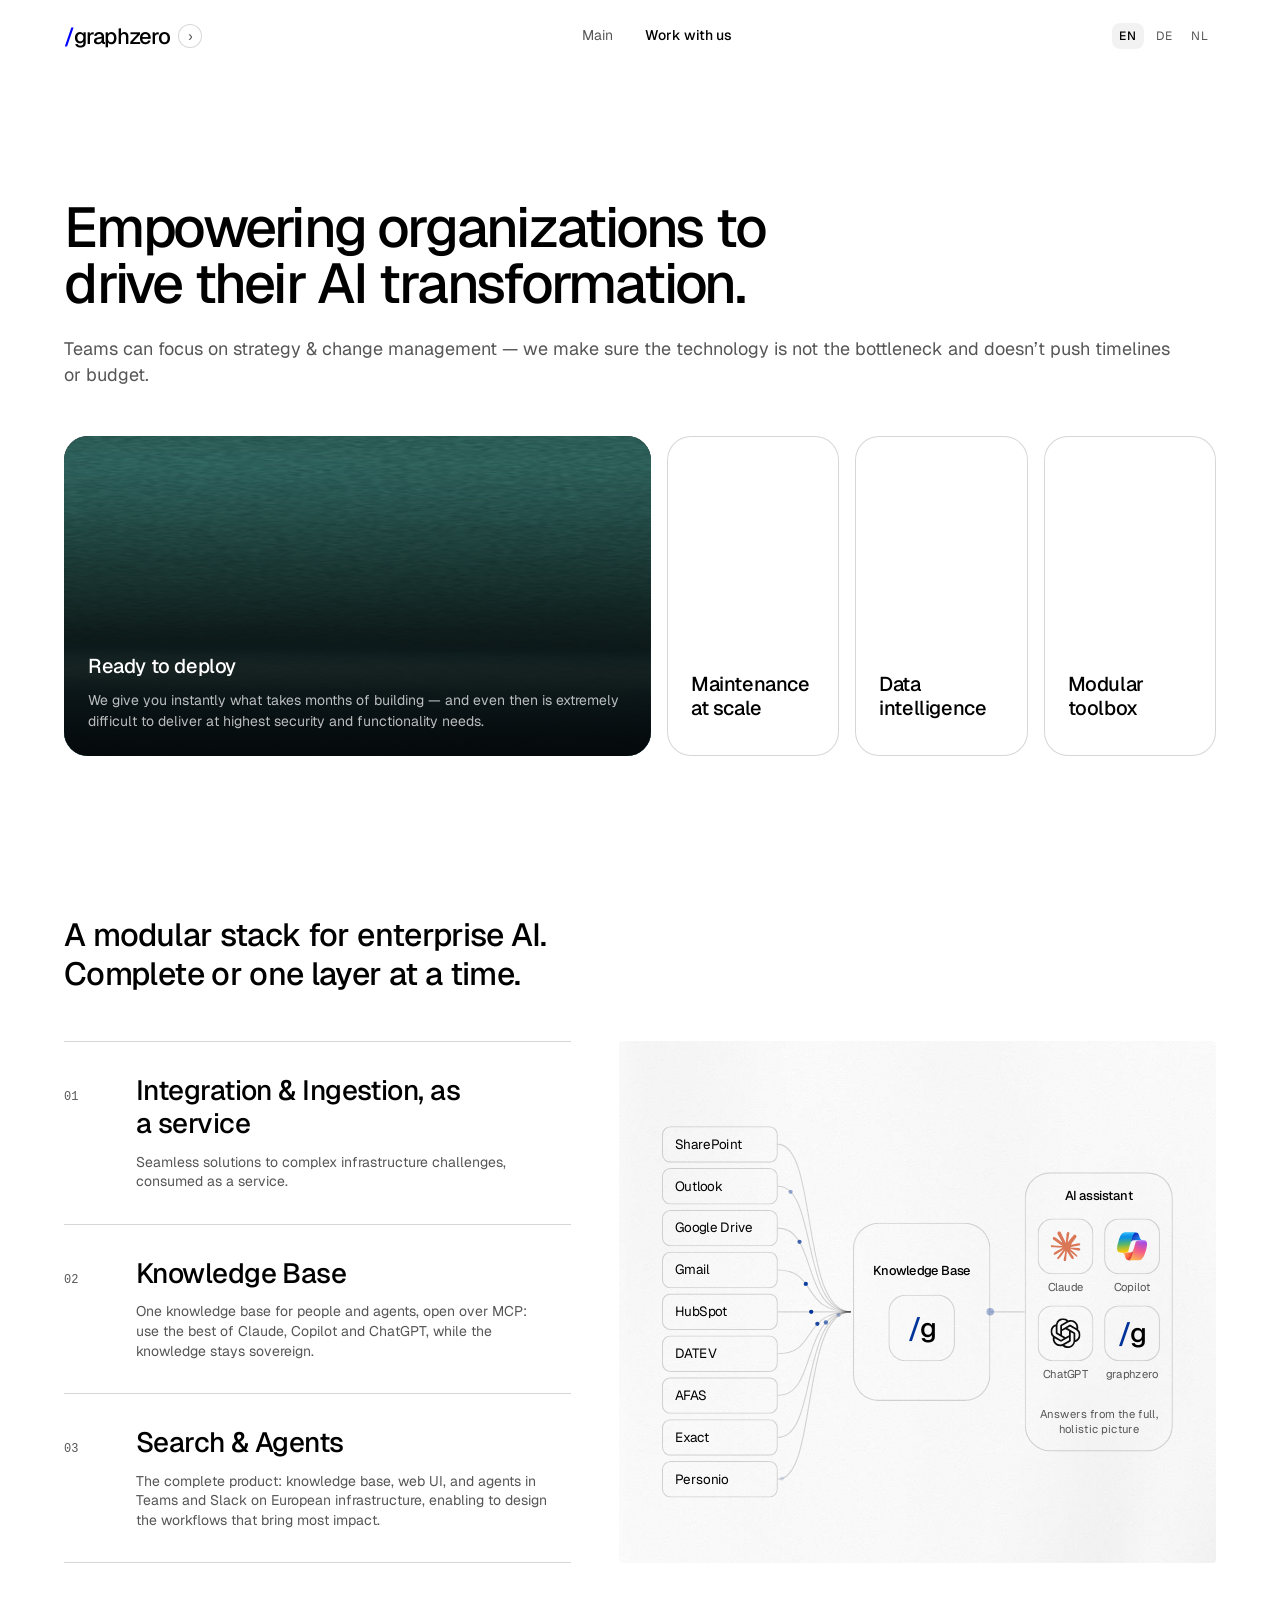
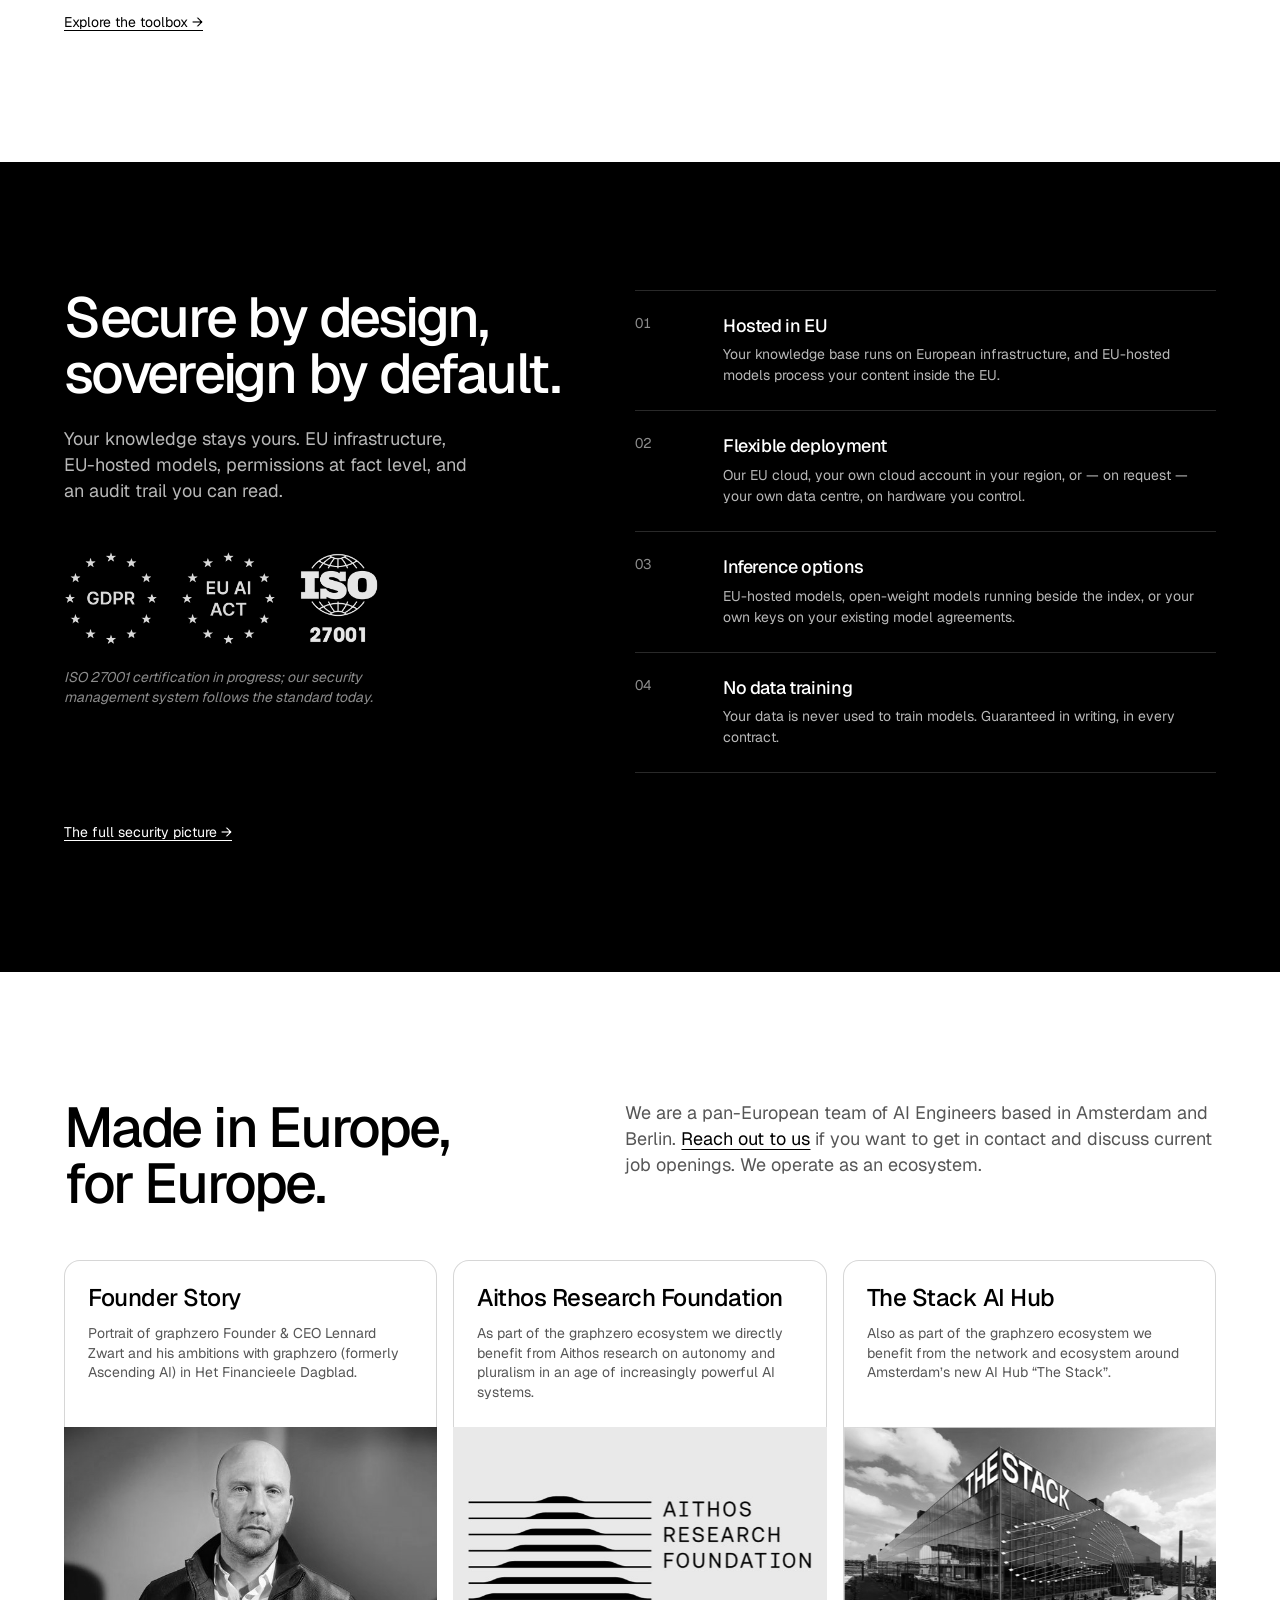
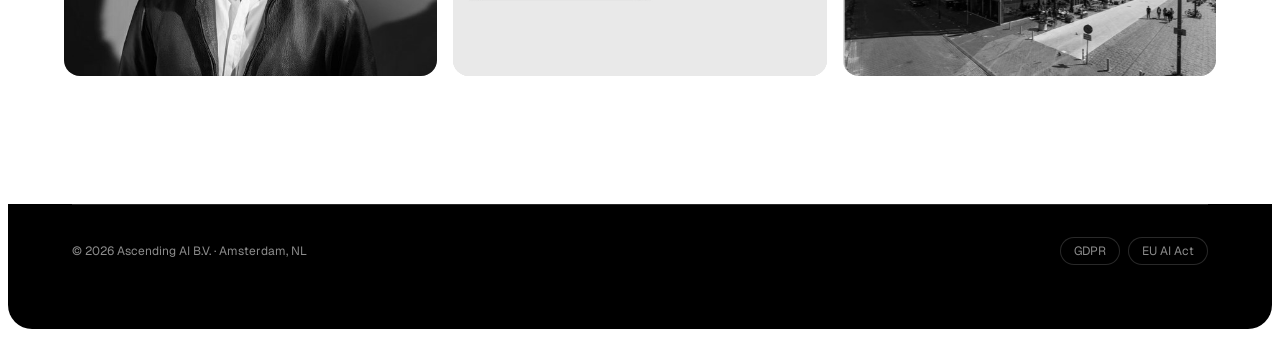
==== commit 6708428f: "Close the six QA findings on work-with-us All six scoped to data-page="work-with-us"; index.html is " ====
--- a/work-with-us.html
+++ b/work-with-us.html
@@ -12,8 +12,8 @@
 <link rel="preconnect" href="https://fonts.gstatic.com" crossorigin>
 <link rel="stylesheet" href="https://fonts.googleapis.com/css2?family=Geist:wght@400;500;700&amp;display=swap">
 <link rel="stylesheet" href="assets/design-system/styles.css">
-<link rel="stylesheet" href="assets/site.css?v=1">
-<link rel="icon" href="assets/graphzero-mark.svg?v=1" type="image/svg+xml">
+<link rel="stylesheet" href="assets/site.css?v=2">
+<link rel="icon" href="assets/graphzero-mark.svg?v=2" type="image/svg+xml">
 </head>
 <body data-surface="light">
 
@@ -260,7 +260,7 @@
 
 </div>
 
-<script src="assets/site.js?v=1" defer></script>
-<script src="assets/kg-flow.js?v=1" defer></script>
+<script src="assets/site.js?v=2" defer></script>
+<script src="assets/kg-flow.js?v=2" defer></script>
 </body>
 </html>
--- a/assets/site.css
+++ b/assets/site.css
@@ -3309,7 +3309,6 @@
   background-size: cover;
   background-position: center;
   background-repeat: no-repeat;
-  background-color: transparent;
   border-radius: 4px;
   overflow: hidden;
   /* The plate runs the height of the module list beside it rather than sizing
@@ -3419,8 +3418,56 @@
 .page[data-page="work-with-us"] .showcase__num { grid-column: 1; grid-row: 1; }
 .page[data-page="work-with-us"] .showcase__title { grid-column: 2; grid-row: 1; }
 .page[data-page="work-with-us"] .showcase__body { grid-column: 2; grid-row: 2; }
+/* Only the numeral treatment differs from the reference: it wants tabular
+   figures and no capitals. The line-height stays at the stylesheet's own
+   --lh-body — the numeral sits on the title's baseline, so a shorter line box
+   drops it against the title rather than leaving it where the row puts it. */
 .page[data-page="work-with-us"] .showcase__num {
   font-variant-numeric: tabular-nums;
-  line-height: normal;
   text-transform: none;
 }
+
+/* --------------------------------------------------------------------------
+   The rest of the reference's strip, and two rules this stylesheet inherited
+   that the reference does not have. All page-scoped: the shared blocks stay as
+   the other pages want them.
+   -------------------------------------------------------------------------- */
+
+/* The resting first panel is open, and open means its body is readable. The
+   shared resting block sets flex-grow, the inverted tokens and the plate but
+   never the body's own opacity, which is 0 until something is pointed at — so
+   the panel stood as a black slab with its copy invisible in a 42px hole.
+   Reference: ref8-site.css:1811. */
+@media (min-width: 901px) {
+  .page[data-page="work-with-us"] .strip--split:not(:hover):not(:focus-within)
+    .strip__panel:first-child .strip__body { opacity: 1; }
+}
+
+/* Below the breakpoint the reference changes one thing only — the row's fixed
+   height is released. Everything else stays: .strip is already a grid there, so
+   the panels stack whatever the flex direction says, the bodies stay collapsed
+   (titles only on a phone) and the plate layer stays in place at opacity 0.
+   The block this stylesheet carries went further on all three counts, which
+   opened all four bodies and made the section 357px taller than the source. */
+@media (max-width: 900px) {
+  .page[data-page="work-with-us"] .strip--split { flex-direction: row; }
+  .page[data-page="work-with-us"] .strip--split .strip__body { max-height: 0; }
+  .page[data-page="work-with-us"] .strip--split .strip__panel::before { display: block; }
+  .page[data-page="work-with-us"] .strip--split .strip__panel::after { display: block; }
+}
+
+/* The knowledge-graph figure's accent. The script reads --eu-blue and this
+   stylesheet does not declare it, so the drawing was falling through to the
+   page's own #0000ff. Declared here rather than patched into the script, which
+   stays exactly as the reference wrote it. This is the figure's ink, not a
+   second accent for the page: nothing else reads it. */
+.page[data-page="work-with-us"] { --eu-blue: #003399; }
+
+/* Below the split's breakpoint this stylesheet halves .split's gap, on the
+   reasoning that a stacked split's column gap becomes a heading-to-sub-heading
+   space. The reference has no such rule and the team section's lead sits a full
+   space-12 under its heading at every width. Scoped: the Main page's own splits
+   keep the tightened gap. */
+@media (max-width: 899px) {
+  .page[data-page="work-with-us"] .split { gap: var(--space-12); }
+}
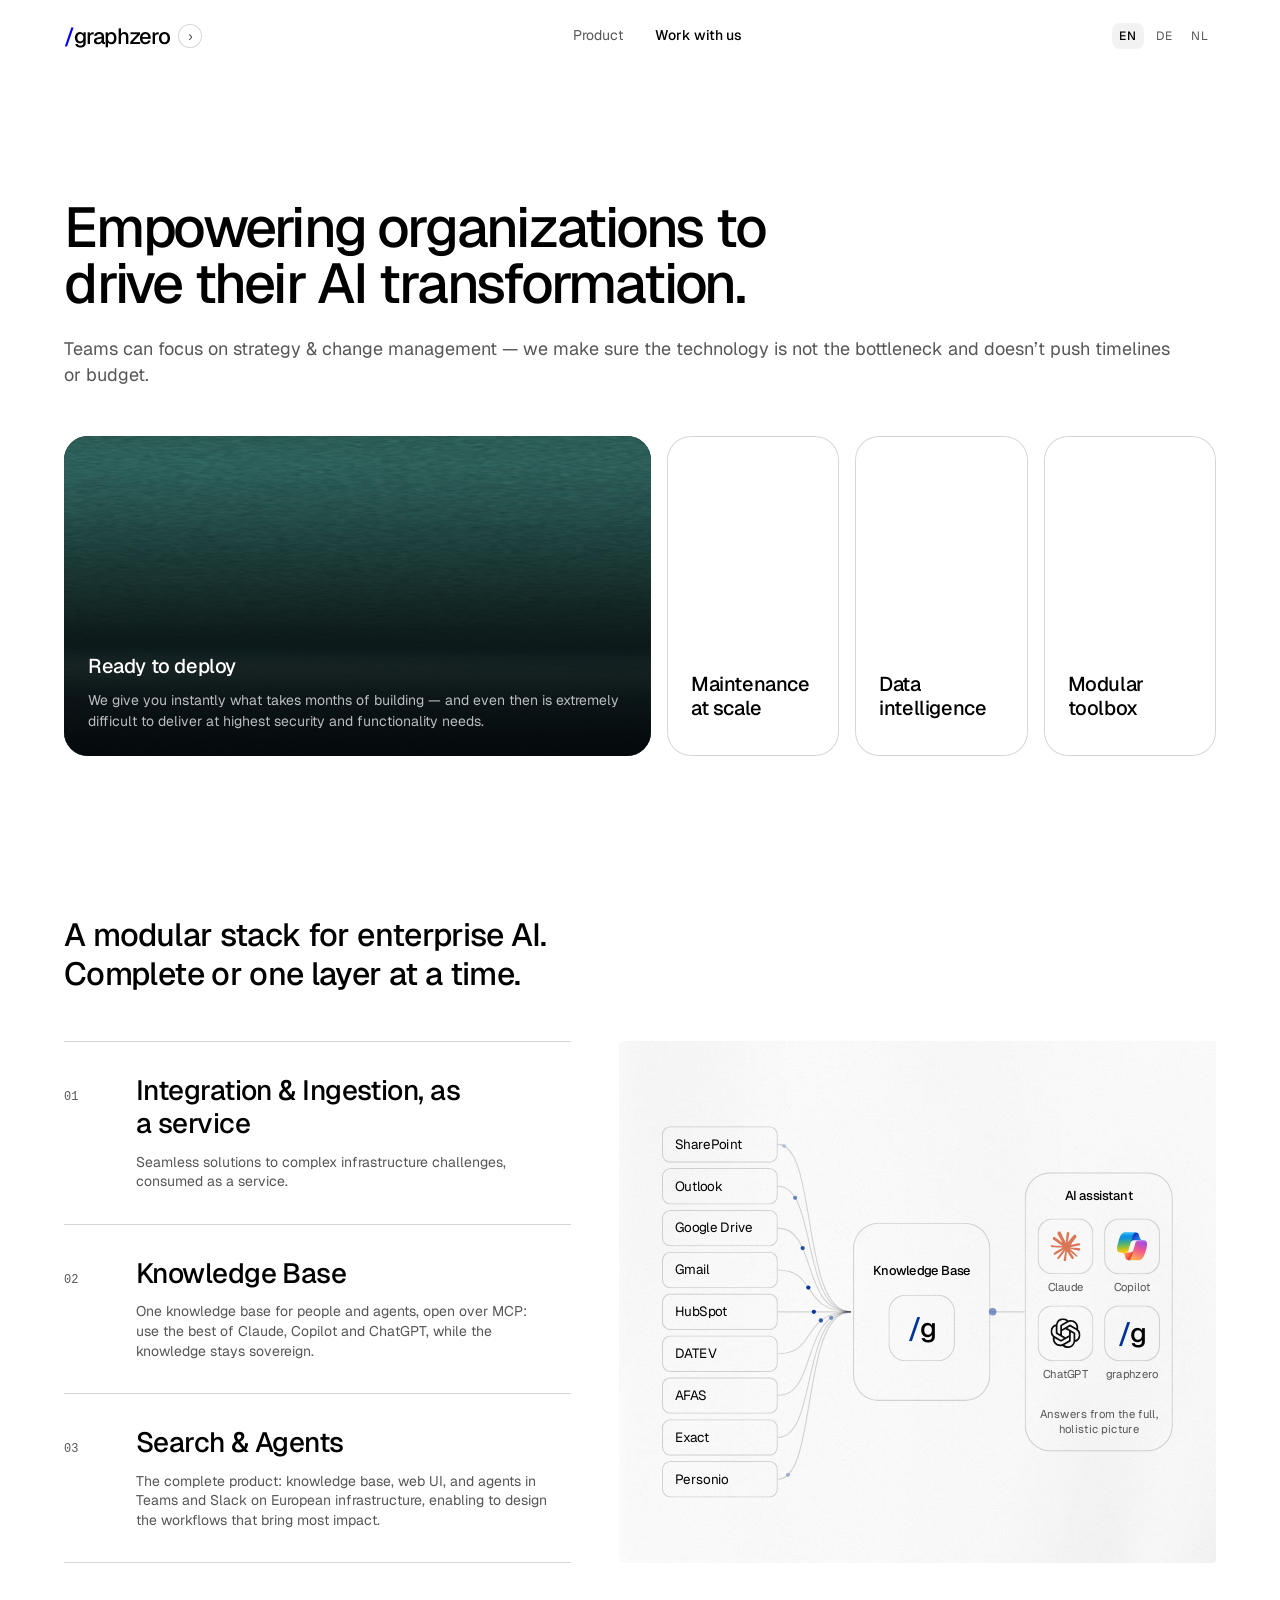
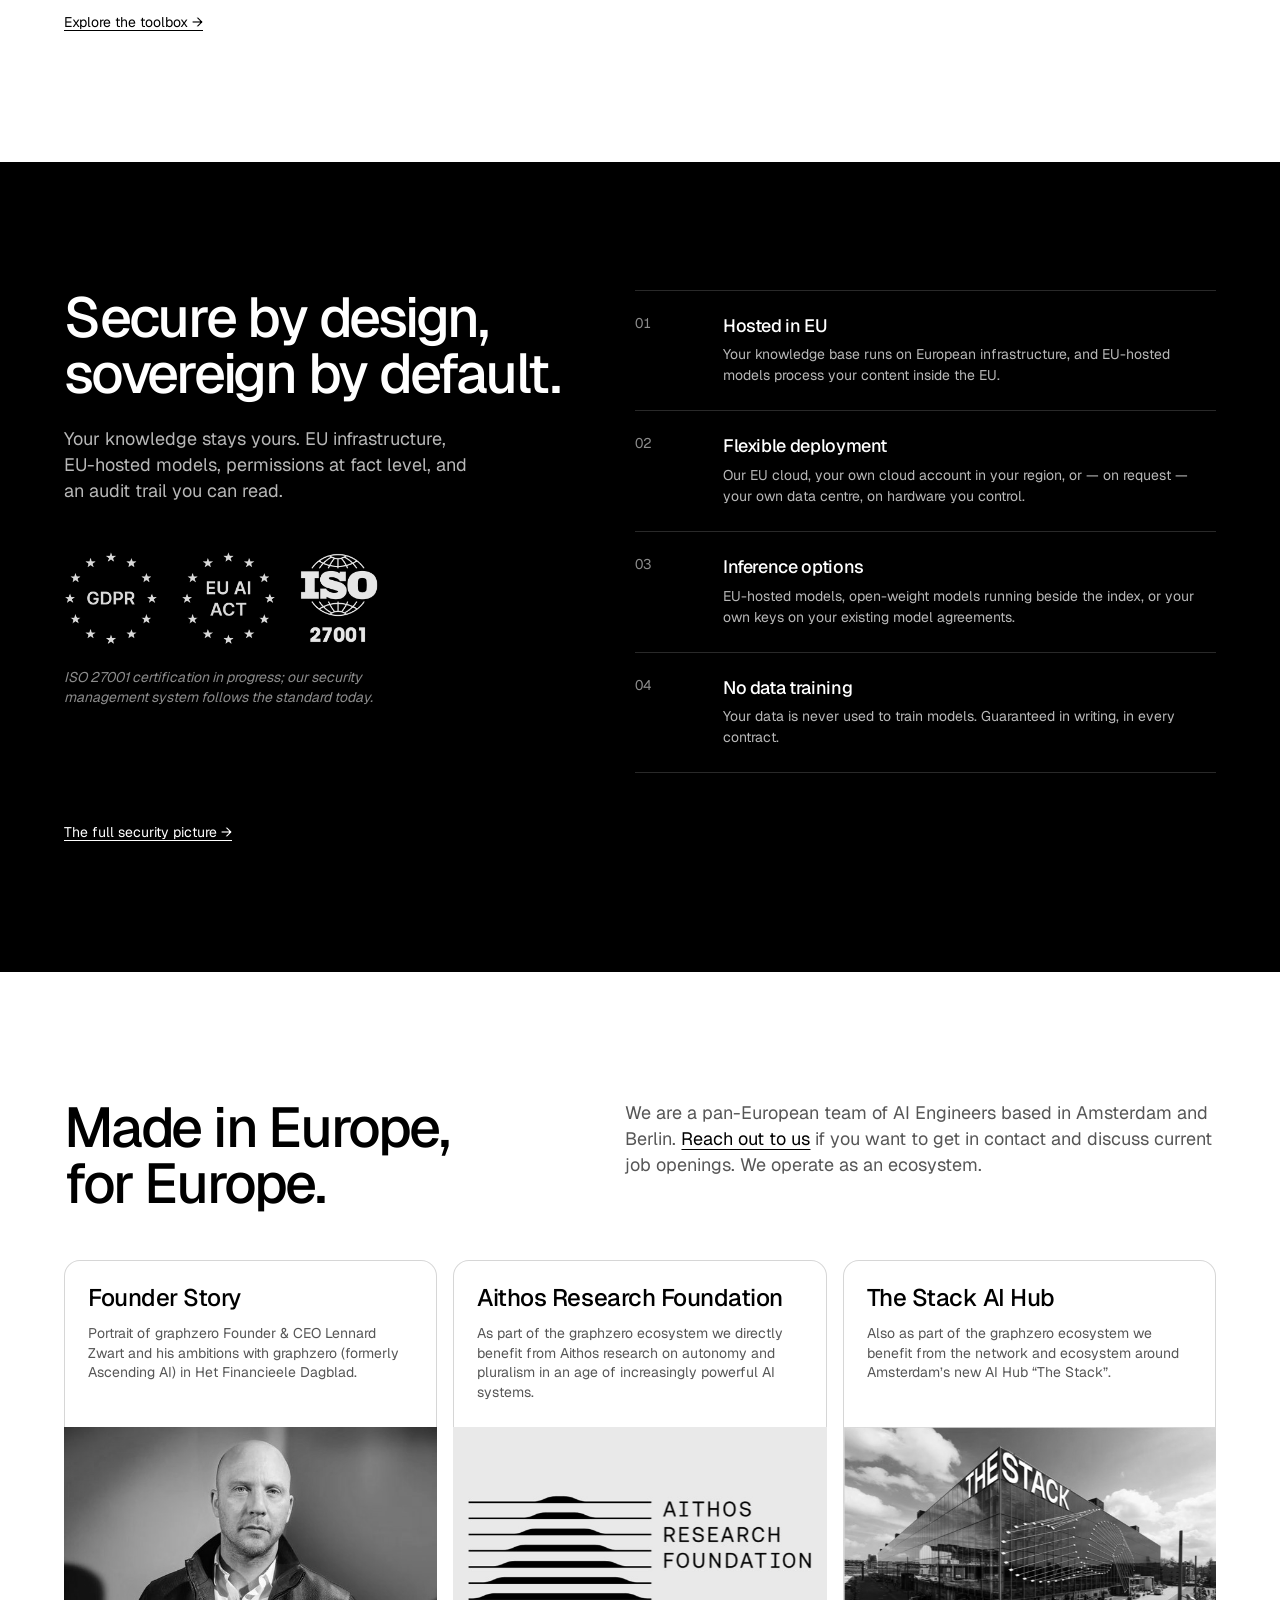
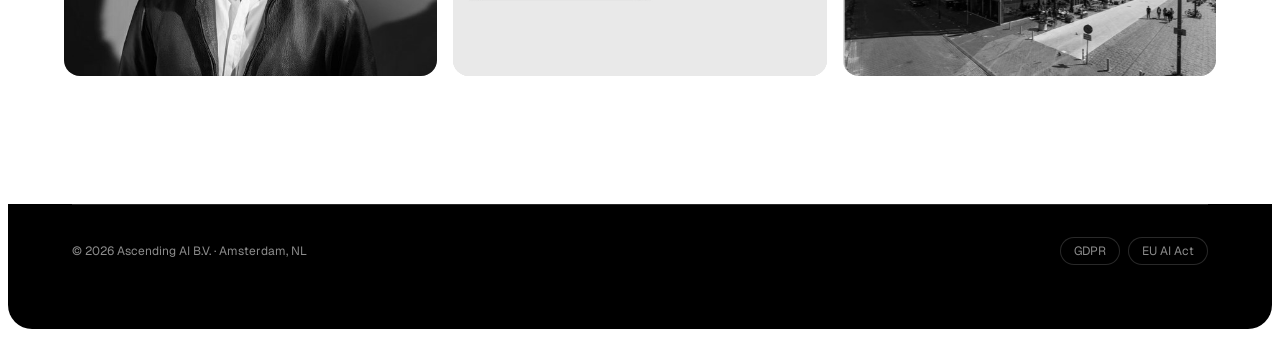
==== commit 481fe6c3: "Product: rename the tab, and colour the diagram's two cases The tab is Product in the nav and the ti" ====
--- a/work-with-us.html
+++ b/work-with-us.html
@@ -12,8 +12,8 @@
 <link rel="preconnect" href="https://fonts.gstatic.com" crossorigin>
 <link rel="stylesheet" href="https://fonts.googleapis.com/css2?family=Geist:wght@400;500;700&amp;display=swap">
 <link rel="stylesheet" href="assets/design-system/styles.css">
-<link rel="stylesheet" href="assets/site.css?v=2">
-<link rel="icon" href="assets/graphzero-mark.svg?v=2" type="image/svg+xml">
+<link rel="stylesheet" href="assets/site.css?v=3">
+<link rel="icon" href="assets/graphzero-mark.svg?v=3" type="image/svg+xml">
 </head>
 <body data-surface="light">
 
@@ -40,7 +40,7 @@
     </button>
 
     <nav class="site-nav" id="site-nav" aria-label="Primary">
-      <a href="index.html">Main</a>
+      <a href="index.html">Product</a>
       <a href="work-with-us.html" aria-current="page">Work with us</a>
 
       <!-- Only ever seen in the sheet. The desktop bar has no room for it. -->
@@ -260,7 +260,7 @@
 
 </div>
 
-<script src="assets/site.js?v=2" defer></script>
-<script src="assets/kg-flow.js?v=2" defer></script>
+<script src="assets/site.js?v=3" defer></script>
+<script src="assets/kg-flow.js?v=3" defer></script>
 </body>
 </html>
--- a/assets/site.css
+++ b/assets/site.css
@@ -129,7 +129,7 @@
 .page[data-page="knowledge-base"],
 .page[data-page="knowledge-base-3"],
 .page[data-page="security"],
-.page[data-page="main"],
+.page[data-page="product"],
 .page[data-page="work-with-us"] { --hl: #0000ff; }
 .hl,
 .brand__slash { color: var(--hl, inherit); }
@@ -3203,35 +3203,35 @@
    ========================================================================== */
 
 /* --- the fold, from Knowledge Base 3 -------------------------------------- */
-.page[data-page="main"] .hero--stack .hero__inner--stack {
+.page[data-page="product"] .hero--stack .hero__inner--stack {
   justify-items: center;
   text-align: center;
 }
-.page[data-page="main"] .hero--stack .hero__title {
+.page[data-page="product"] .hero--stack .hero__title {
   font-size: clamp(2.25rem, 4.7vw, 3.75rem);
   max-width: 22ch;
 }
-.page[data-page="main"] .hero--stack .hero__lead { max-width: 54ch; }
-.page[data-page="main"] .hero--stack .hero__title,
-.page[data-page="main"] .hero--stack .hero__lead { margin-inline: auto; }
+.page[data-page="product"] .hero--stack .hero__lead { max-width: 54ch; }
+.page[data-page="product"] .hero--stack .hero__title,
+.page[data-page="product"] .hero--stack .hero__lead { margin-inline: auto; }
 @media (max-width: 900px) {
-  .page[data-page="main"] .hero--stack .hero__title { max-width: none; }
+  .page[data-page="product"] .hero--stack .hero__title { max-width: none; }
 }
 @media (max-width: 760px) {
-  .page[data-page="main"] .hero--stack .hero__title {
+  .page[data-page="product"] .hero--stack .hero__title {
     font-size: clamp(1.75rem, 9.15vw, 4.5rem);
   }
 }
 
 /* --- the three sections below it, from Knowledge Base B ------------------- */
-.page[data-page="main"] .af-head {
+.page[data-page="product"] .af-head {
   font-size: var(--fs-h2);
   line-height: var(--lh-h2);
   letter-spacing: var(--tracking-h2);
   margin-bottom: var(--space-12);
 }
-.page[data-page="main"] #architecture { padding-top: var(--section-lg); }
-.page[data-page="main"] #capabilities .h2 {
+.page[data-page="product"] #architecture { padding-top: var(--section-lg); }
+.page[data-page="product"] #capabilities .h2 {
   font-size: var(--fs-h2);
   line-height: var(--lh-h2);
   letter-spacing: var(--tracking-h2);
@@ -3251,23 +3251,26 @@
 
    Scoped to this page: the same diagram runs unmodified elsewhere.
    -------------------------------------------------------------------------- */
-.page[data-page="main"] #af-tab-direct:checked ~ .af-panel .af-toggle .af-opt-direct {
+.page[data-page="product"] #af-tab-direct:checked ~ .af-panel .af-toggle .af-opt-direct {
   background: var(--wash-grey-base);
   color: var(--ink);
-  box-shadow: inset 0 0 0 1px var(--ink-muted);
-}
-.page[data-page="main"] #af-tab-kb:checked ~ .af-panel .af-toggle .af-opt-kb {
+  /* Rings in its own fill, the way the blue half does. A darker outline around
+     a pale fill reads as a border drawn on top of the grey rather than as one
+     grey shape, and made the rejected case the louder of the two. */
+  box-shadow: inset 0 0 0 1px var(--wash-grey-base);
+}
+.page[data-page="product"] #af-tab-kb:checked ~ .af-panel .af-toggle .af-opt-kb {
   background: var(--hl);
   color: var(--ink-invert);
   box-shadow: inset 0 0 0 1px var(--hl);
 }
 /* Hover on the half that is already selected keeps its own ground rather than
    falling back to the shared CTA fill the base rule hands it. */
-.page[data-page="main"] #af-tab-direct:checked ~ .af-panel .af-toggle .af-opt-direct:hover {
+.page[data-page="product"] #af-tab-direct:checked ~ .af-panel .af-toggle .af-opt-direct:hover {
   background: var(--wash-grey-base);
   color: var(--ink);
 }
-.page[data-page="main"] #af-tab-kb:checked ~ .af-panel .af-toggle .af-opt-kb:hover {
+.page[data-page="product"] #af-tab-kb:checked ~ .af-panel .af-toggle .af-opt-kb:hover {
   background: var(--hl);
   color: var(--ink-invert);
 }
@@ -3282,7 +3285,7 @@
    so the shorter card's title started ~11px below the other's and no two lines
    in the pair shared a baseline. Packing to the start is the whole fix.
    -------------------------------------------------------------------------- */
-.page[data-page="main"] .af-flow2--split .af-foot .af-bullets-col {
+.page[data-page="product"] .af-flow2--split .af-foot .af-bullets-col {
   justify-content: flex-start;
 }
 
@@ -3471,3 +3474,15 @@
 @media (max-width: 899px) {
   .page[data-page="work-with-us"] .split { gap: var(--space-12); }
 }
+
+
+/* --------------------------------------------------------------------------
+   The two outcome cards' marks, coloured by the case they belong to.
+
+   The ticks were the body ink, the same black as the words beside them, which
+   left the affirmative card reading no differently from the negative one. They
+   take the accent instead — the same blue the "With graphzero" half of the
+   toggle fills with, so the mark and the control that selects it agree. The
+   crosses stay muted: they are the case being rejected and should not compete.
+   -------------------------------------------------------------------------- */
+.page[data-page="product"] .af-flow2 .af-bullet-icon-pro { color: var(--hl); }
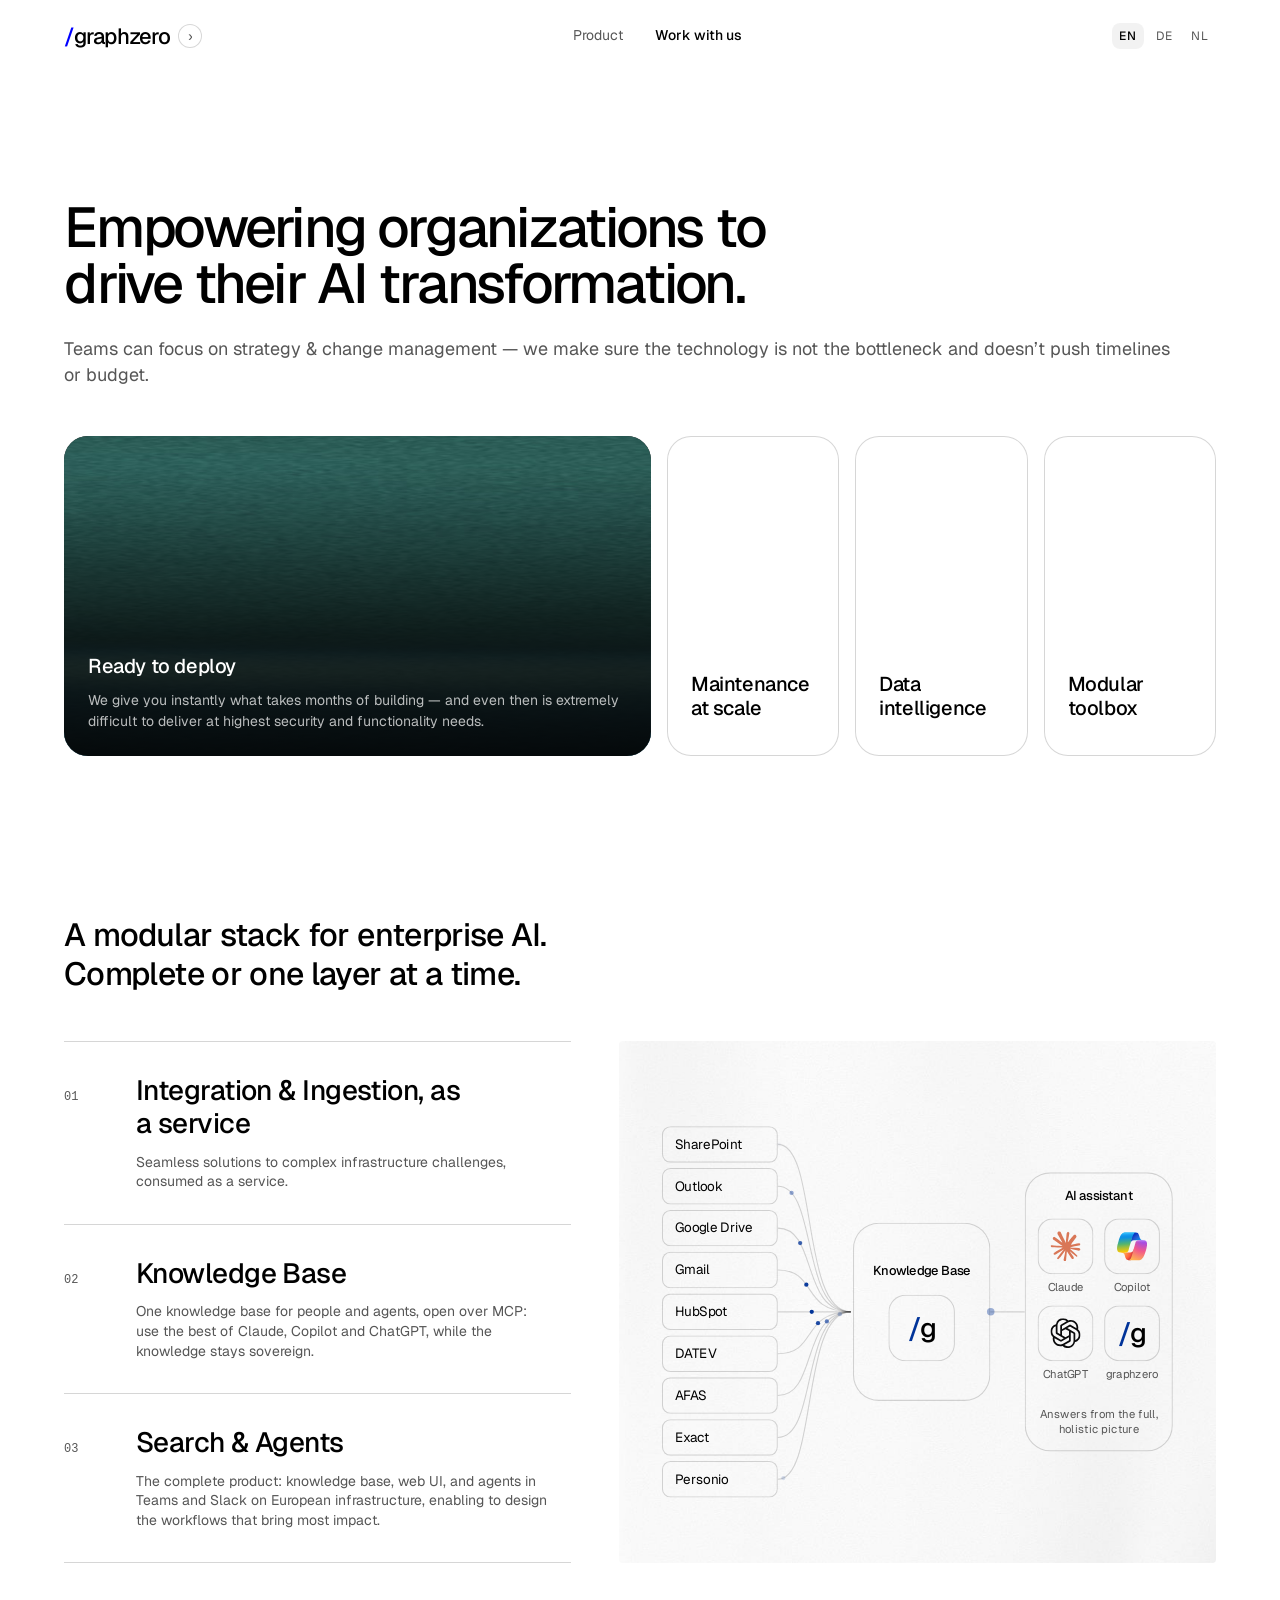
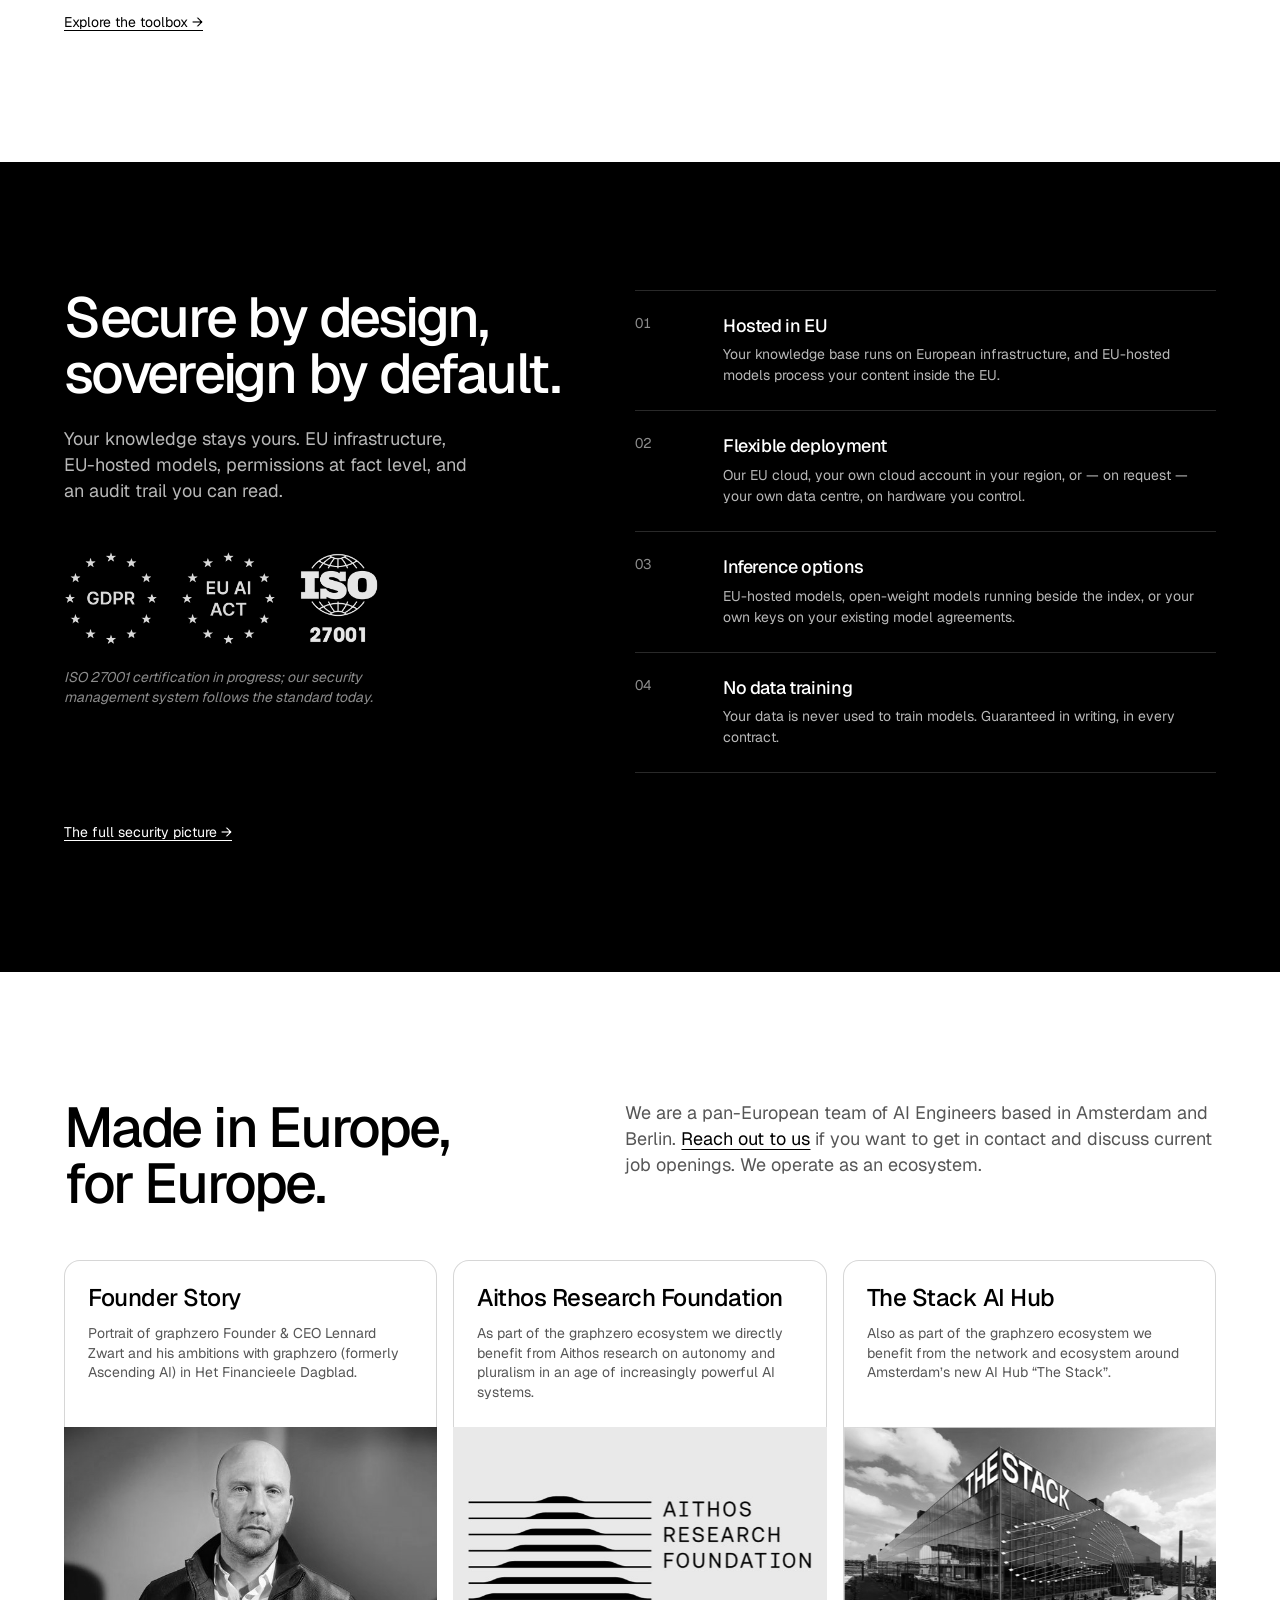
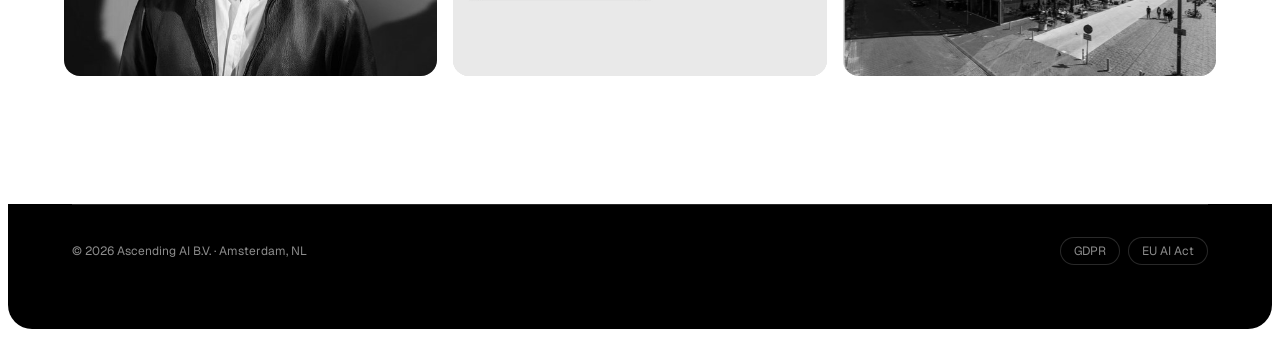
==== commit 4aade9f3: "Stop the diagram's toggle throwing the page to the top of the section The radios have to precede .af" ====
--- a/work-with-us.html
+++ b/work-with-us.html
@@ -12,8 +12,8 @@
 <link rel="preconnect" href="https://fonts.gstatic.com" crossorigin>
 <link rel="stylesheet" href="https://fonts.googleapis.com/css2?family=Geist:wght@400;500;700&amp;display=swap">
 <link rel="stylesheet" href="assets/design-system/styles.css">
-<link rel="stylesheet" href="assets/site.css?v=3">
-<link rel="icon" href="assets/graphzero-mark.svg?v=3" type="image/svg+xml">
+<link rel="stylesheet" href="assets/site.css?v=4">
+<link rel="icon" href="assets/graphzero-mark.svg?v=4" type="image/svg+xml">
 </head>
 <body data-surface="light">
 
@@ -260,7 +260,7 @@
 
 </div>
 
-<script src="assets/site.js?v=3" defer></script>
-<script src="assets/kg-flow.js?v=3" defer></script>
+<script src="assets/site.js?v=4" defer></script>
+<script src="assets/kg-flow.js?v=4" defer></script>
 </body>
 </html>
--- a/assets/site.css
+++ b/assets/site.css
@@ -1991,8 +1991,15 @@
        box-shadow:inset 0 0 0 1px var(--af-panel-border);
        padding:28px var(--af-pad-x) 28px;
      }
+     /* fixed, not absolute. The radios have to precede .af-panel for the
+        `:checked ~` selector to reach it, which put them at the diagram's top
+        edge — 542px above the toggle that operates them. Clicking a label
+        focuses its radio and the browser scrolls the focused control into
+        view, so every switch threw the reader back to the top of the section.
+        A fixed element is always inside the viewport, so there is nothing to
+        scroll to. Sibling order is DOM order, so the selector is untouched. */
      .af-flow2 .af-radio{
-       position:absolute; top:0; left:0; width:0; height:0; margin:0; padding:0;
+       position:fixed; top:0; left:0; width:0; height:0; margin:0; padding:0;
        border:none; outline:none; opacity:0; pointer-events:none;
        -webkit-appearance:none; appearance:none;
      }
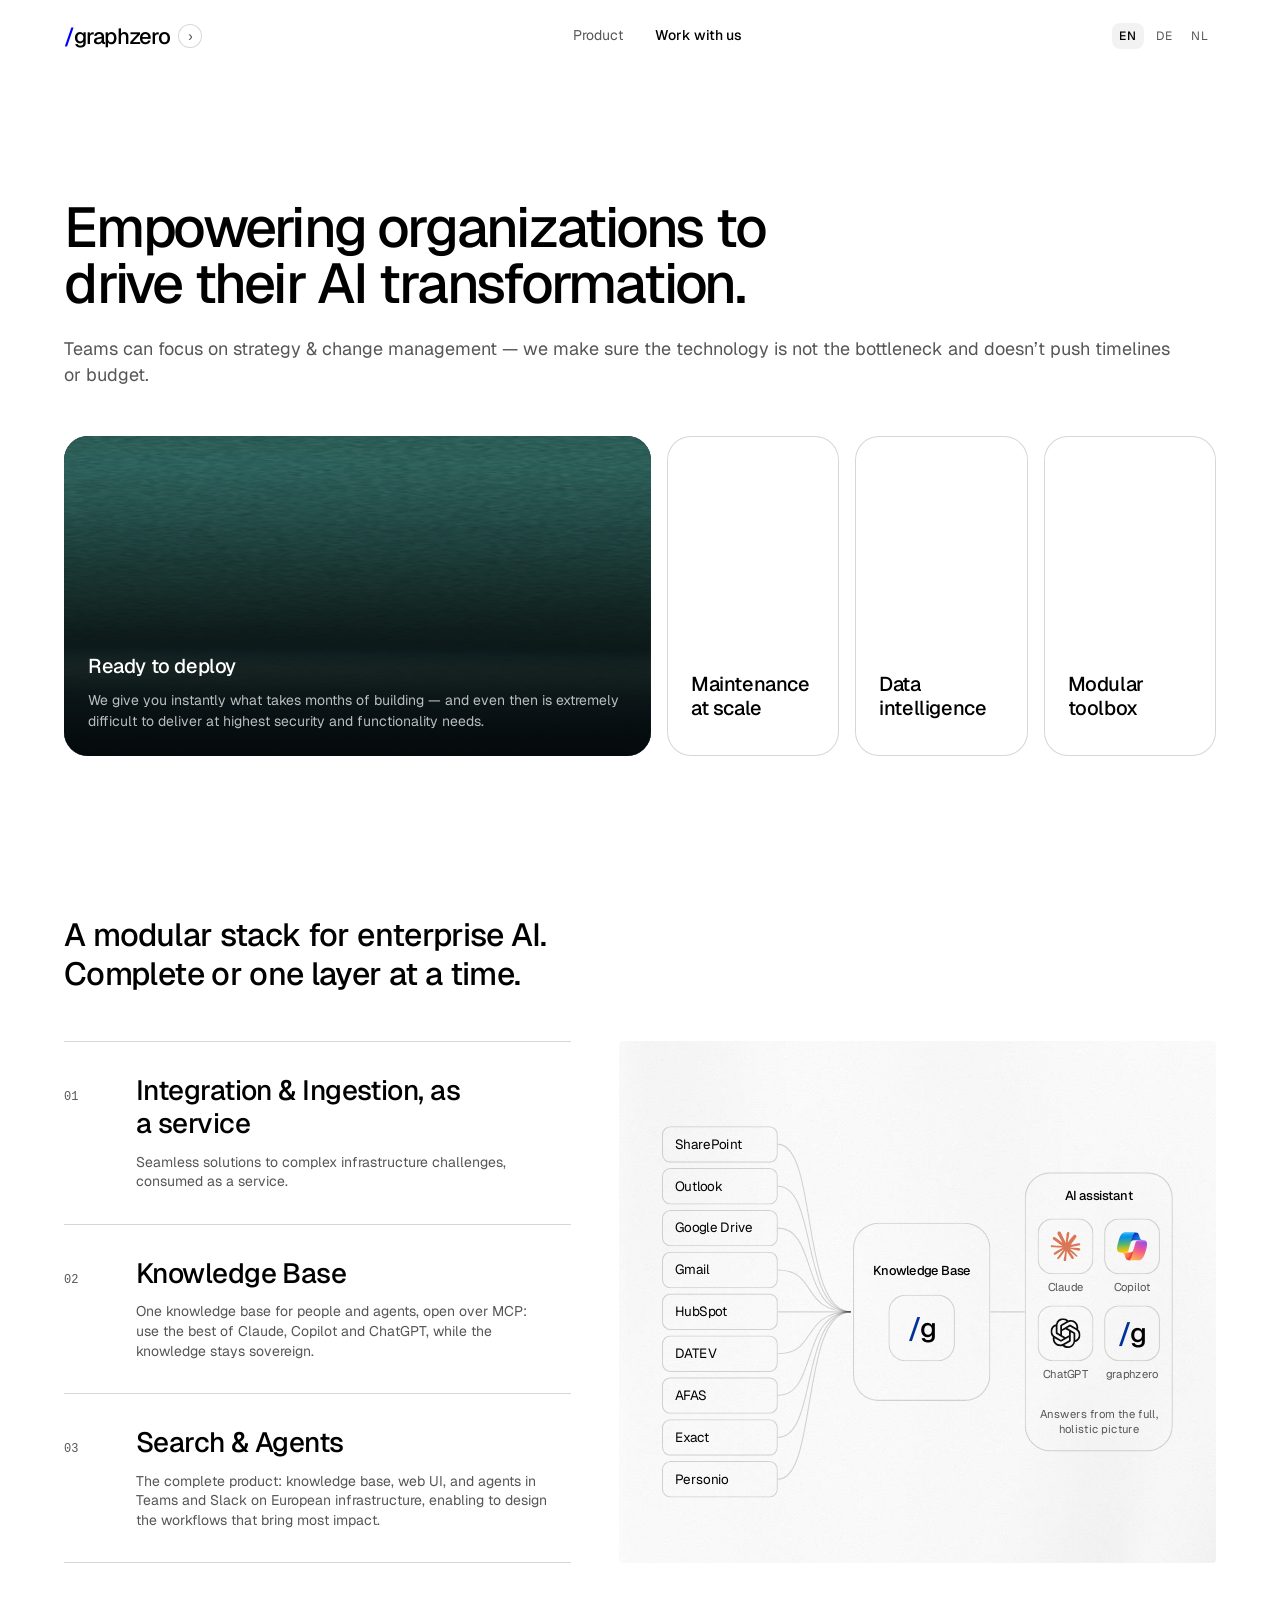
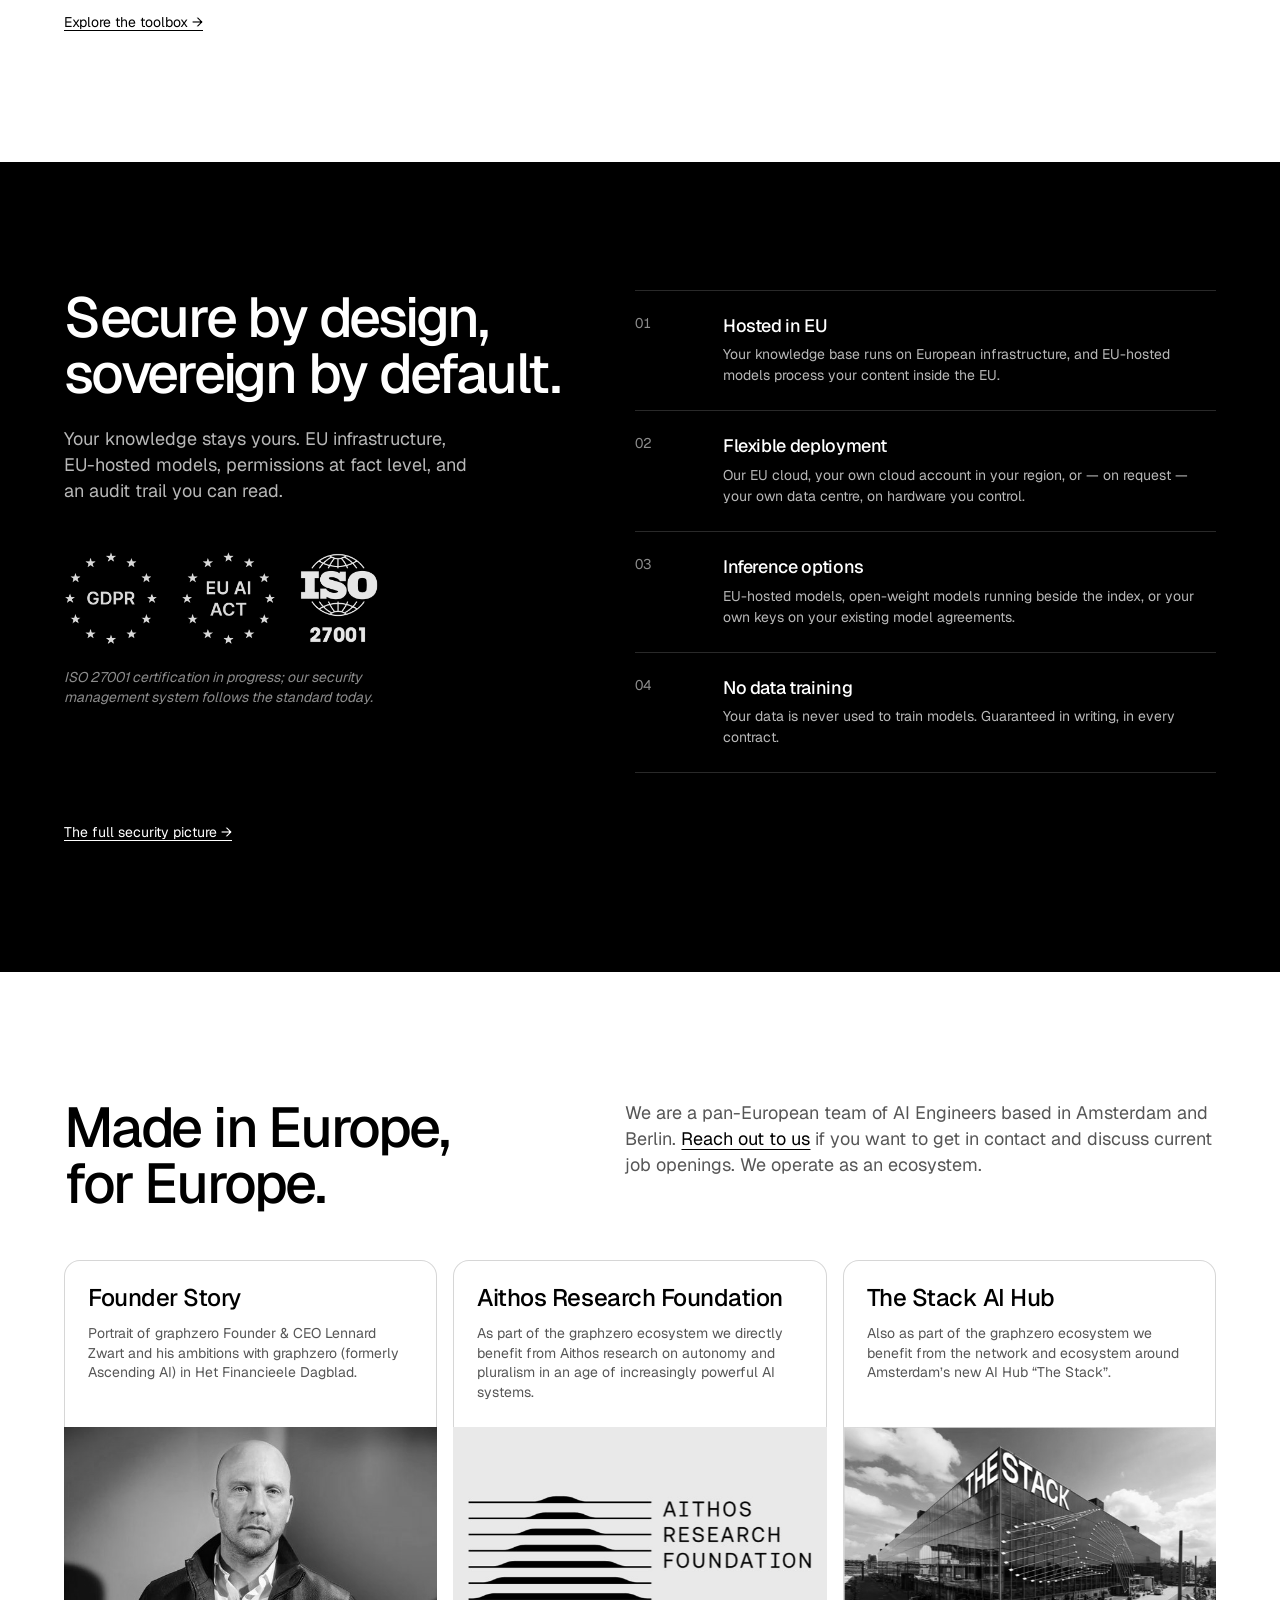
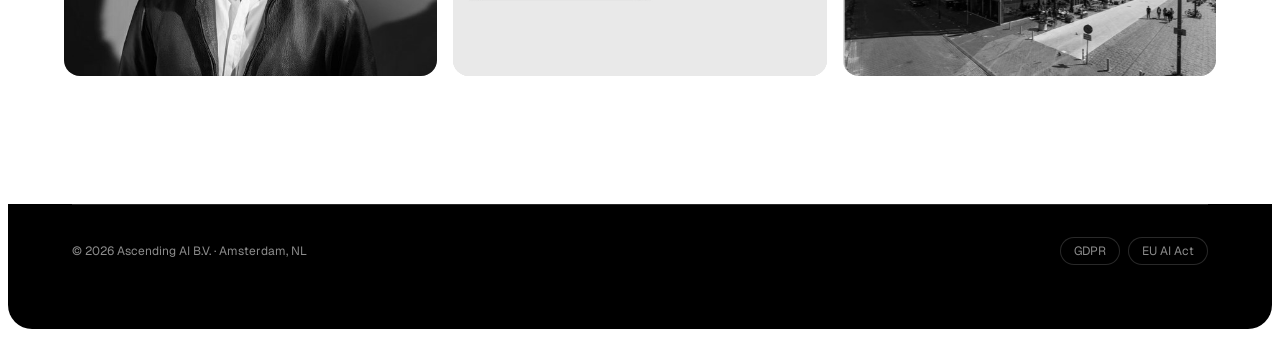
==== commit d57d486c: "Work with us: the figure is still until a module is pointed at It ran its packets constantly and the" ====
--- a/work-with-us.html
+++ b/work-with-us.html
@@ -12,8 +12,8 @@
 <link rel="preconnect" href="https://fonts.gstatic.com" crossorigin>
 <link rel="stylesheet" href="https://fonts.googleapis.com/css2?family=Geist:wght@400;500;700&amp;display=swap">
 <link rel="stylesheet" href="assets/design-system/styles.css">
-<link rel="stylesheet" href="assets/site.css?v=4">
-<link rel="icon" href="assets/graphzero-mark.svg?v=4" type="image/svg+xml">
+<link rel="stylesheet" href="assets/site.css?v=5">
+<link rel="icon" href="assets/graphzero-mark.svg?v=5" type="image/svg+xml">
 </head>
 <body data-surface="light">
 
@@ -260,7 +260,7 @@
 
 </div>
 
-<script src="assets/site.js?v=4" defer></script>
-<script src="assets/kg-flow.js?v=4" defer></script>
+<script src="assets/site.js?v=5" defer></script>
+<script src="assets/kg-flow.js?v=5" defer></script>
 </body>
 </html>
--- a/assets/site.css
+++ b/assets/site.css
@@ -3493,3 +3493,24 @@
    crosses stay muted: they are the case being rejected and should not compete.
    -------------------------------------------------------------------------- */
 .page[data-page="product"] .af-flow2 .af-bullet-icon-pro { color: var(--hl); }
+
+
+/* --------------------------------------------------------------------------
+   The module list drives the figure beside it, so pointing at a module has to
+   read as pointing at something. The title takes the same accent the drawing
+   lights with — one blue for one interaction, rather than the title answering
+   in the page's blue while the diagram answers in the figure's.
+
+   The whole item is the target, not just the title: the item is what carries
+   data-flow, so the copy and the drawing respond to the same gesture.
+   -------------------------------------------------------------------------- */
+.page[data-page="work-with-us"] .showcase__title {
+  transition: color var(--dur) var(--ease);
+}
+.page[data-page="work-with-us"] .showcase__item:hover .showcase__title,
+.page[data-page="work-with-us"] .showcase__item:focus-within .showcase__title {
+  color: var(--eu-blue);
+  text-decoration: underline;
+  text-decoration-thickness: 2px;
+  text-underline-offset: 0.18em;
+}
